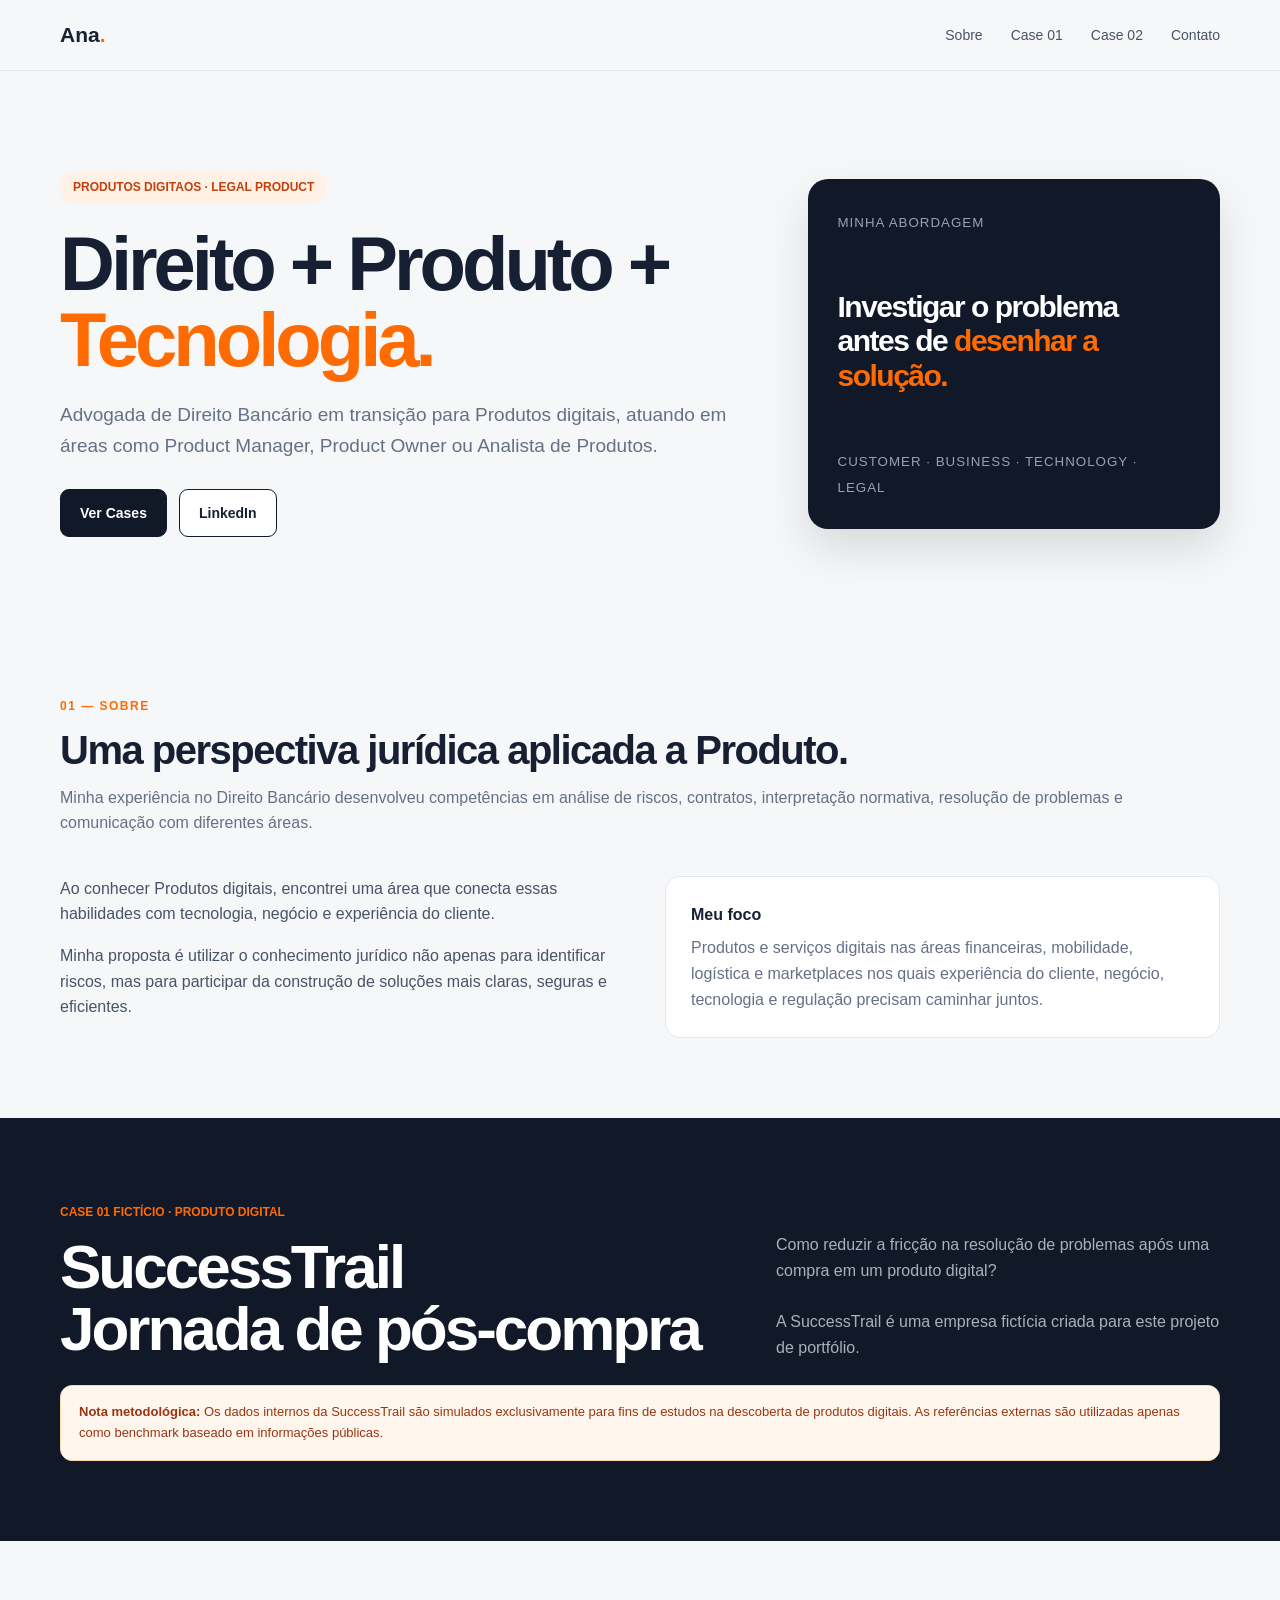
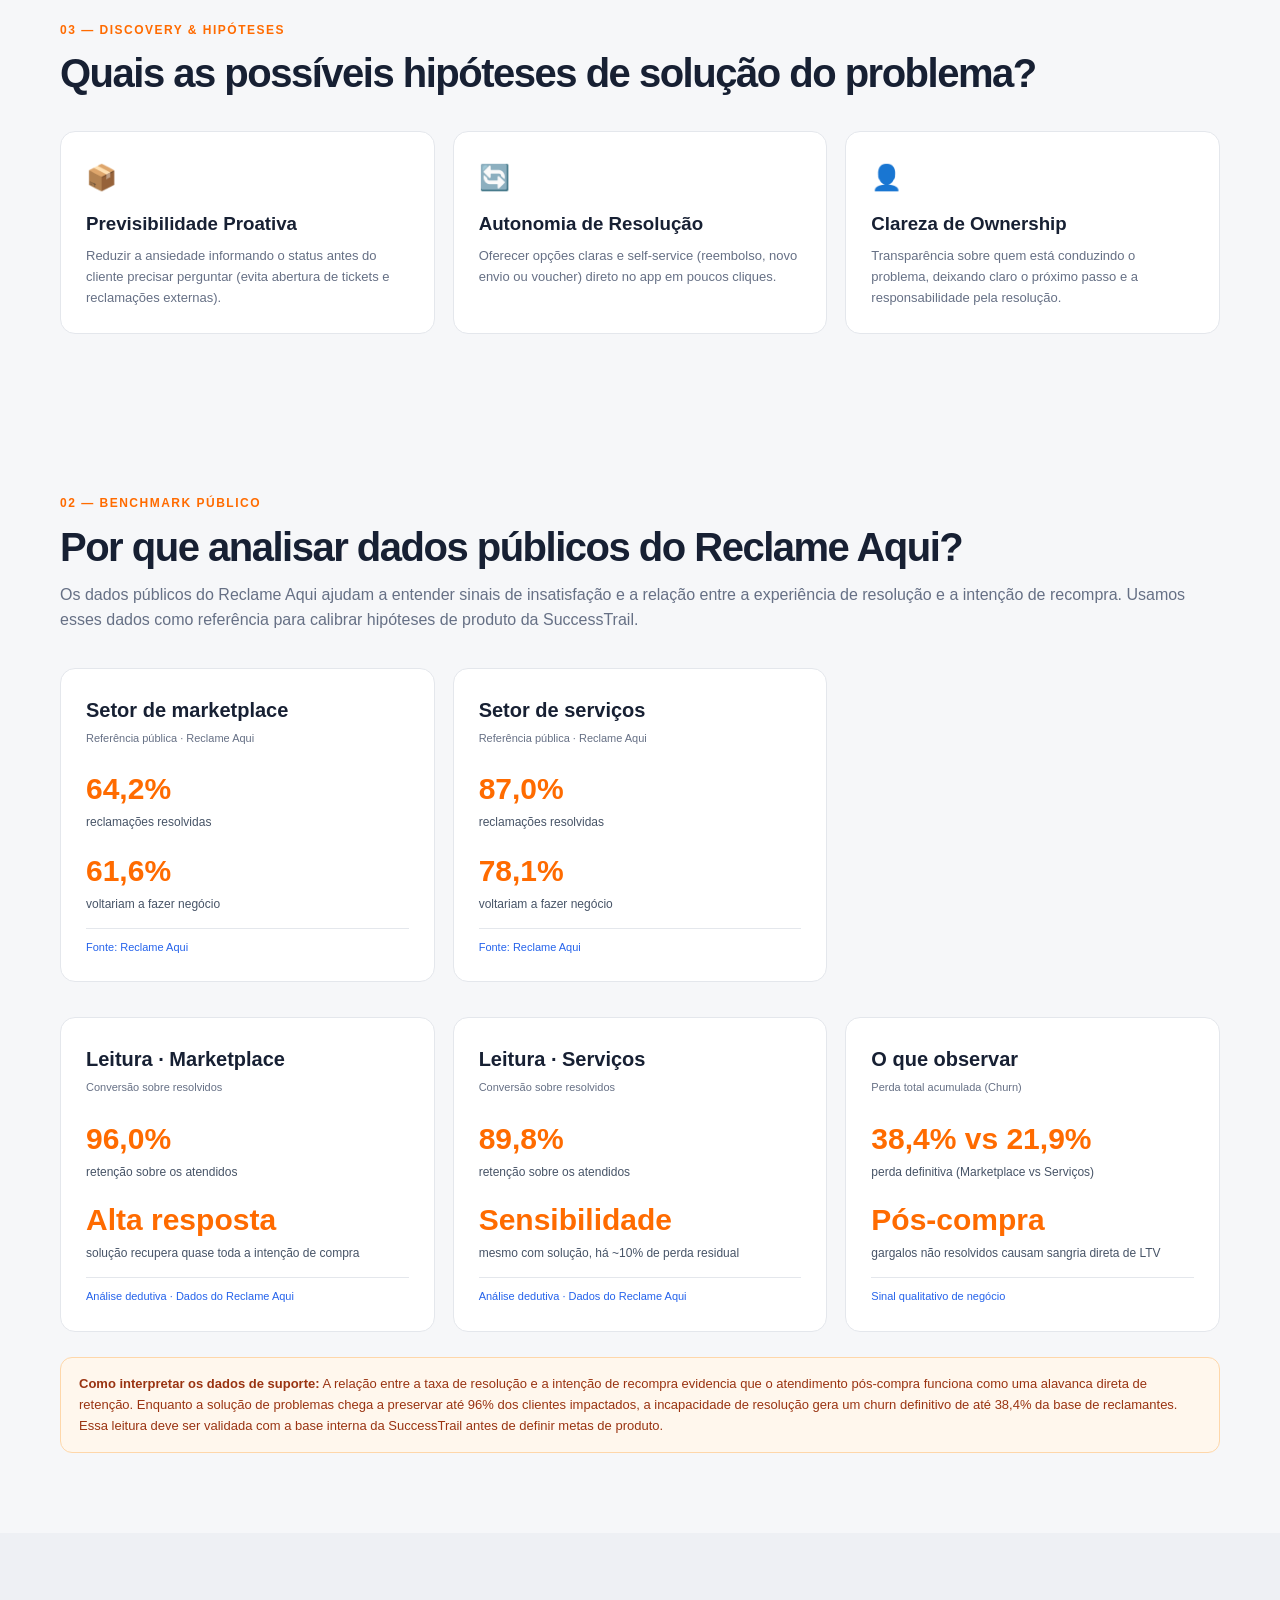
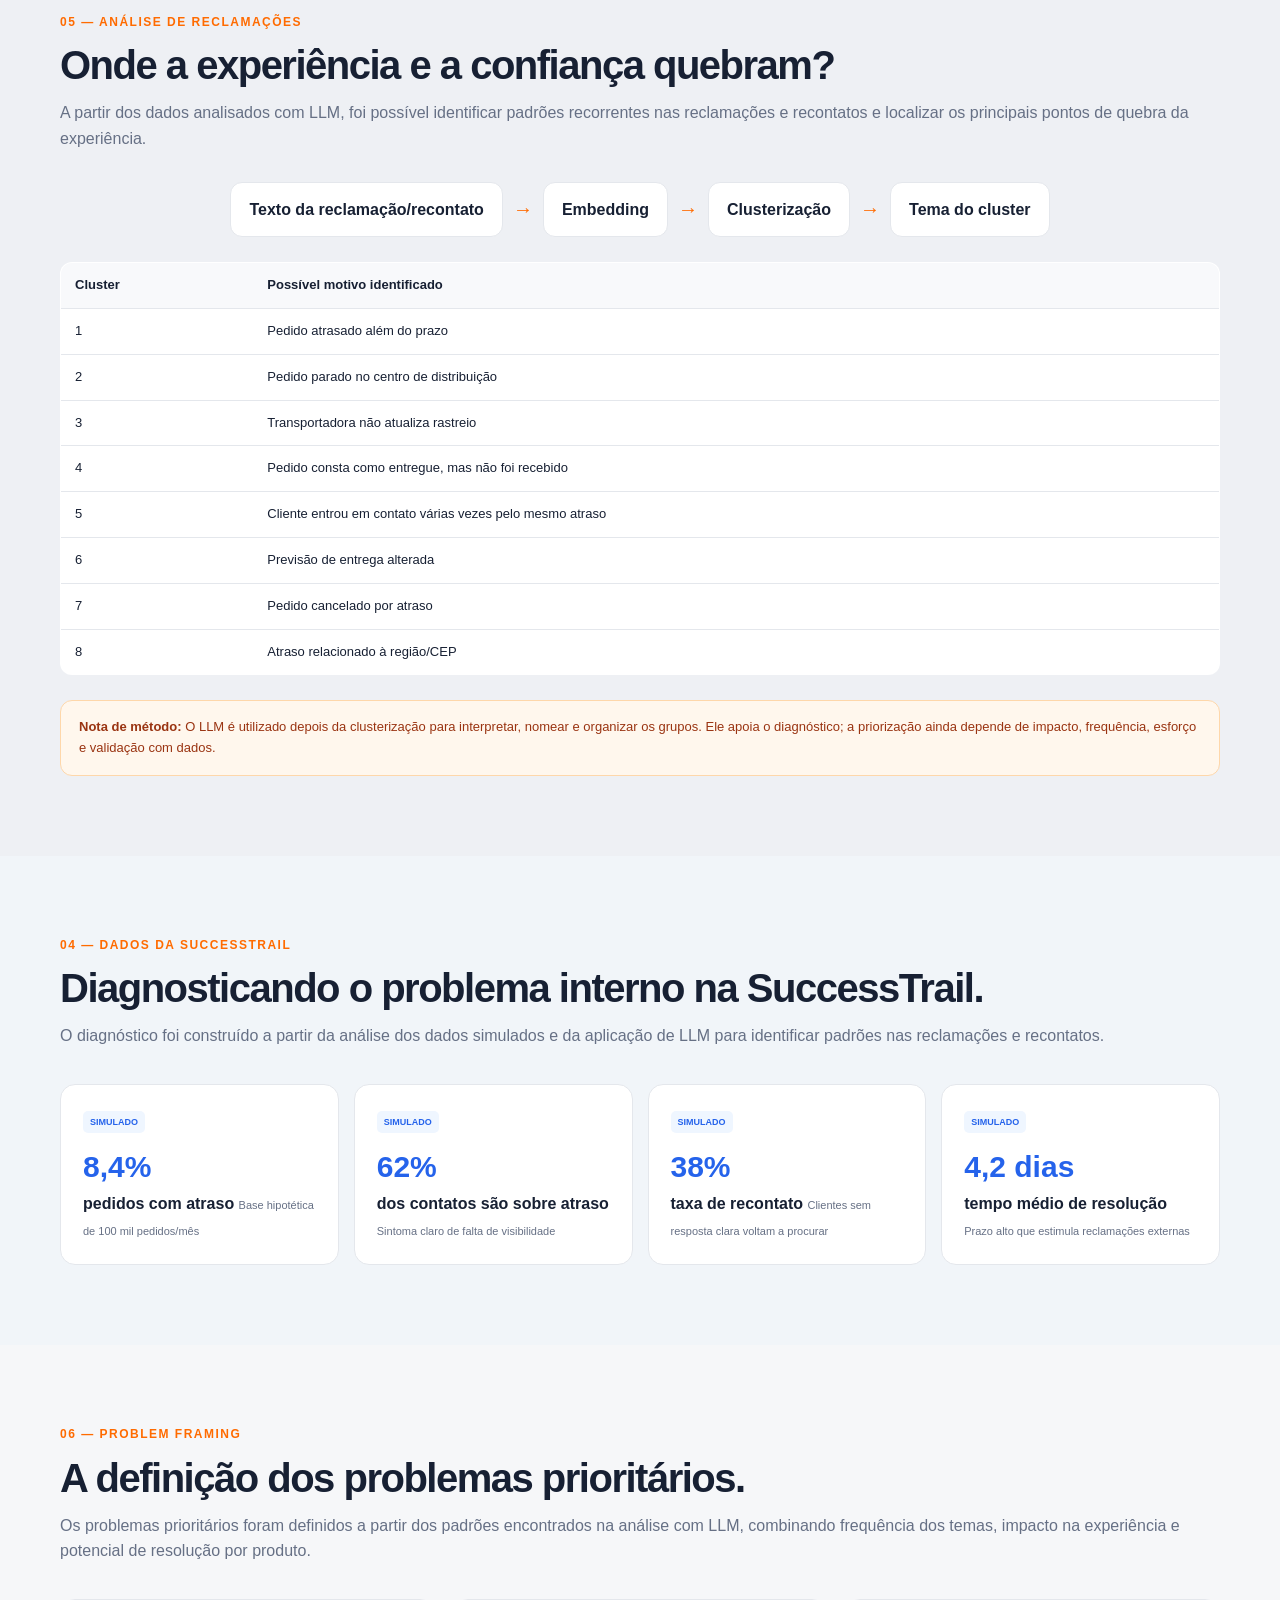
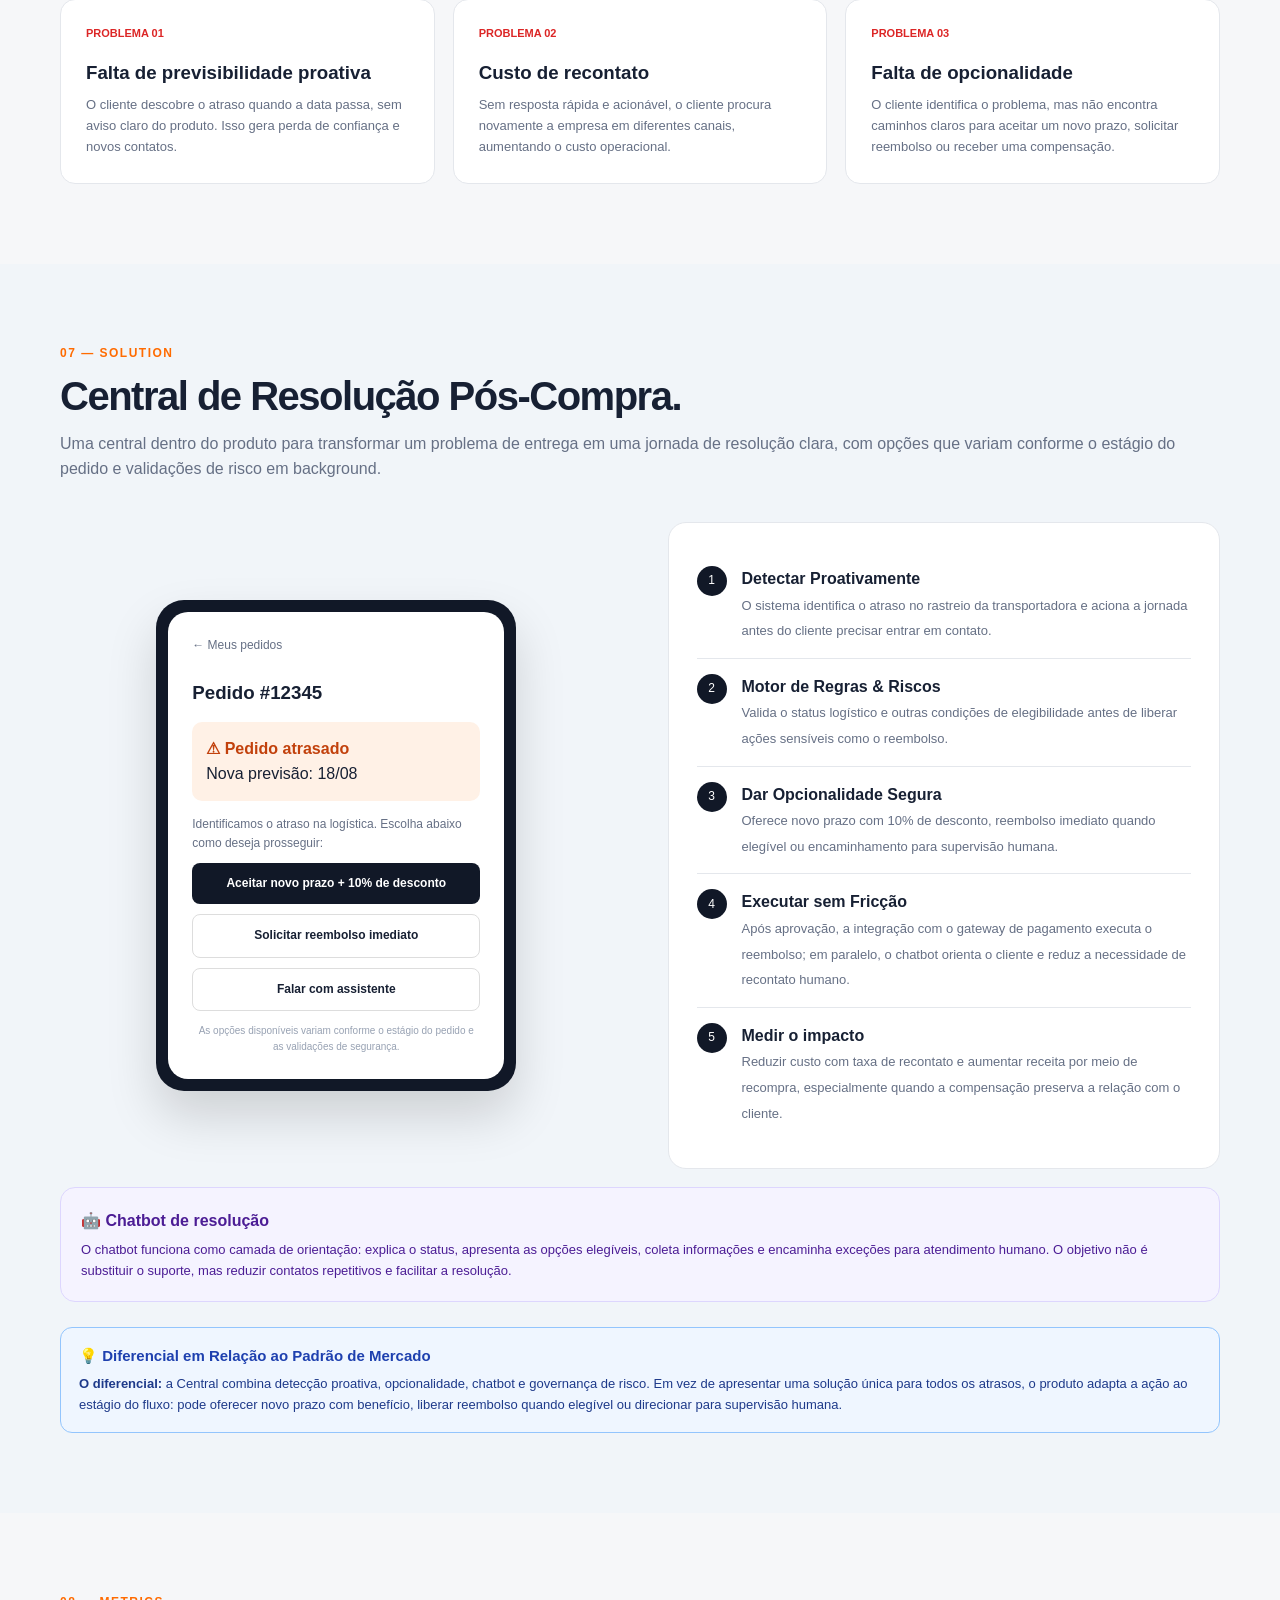
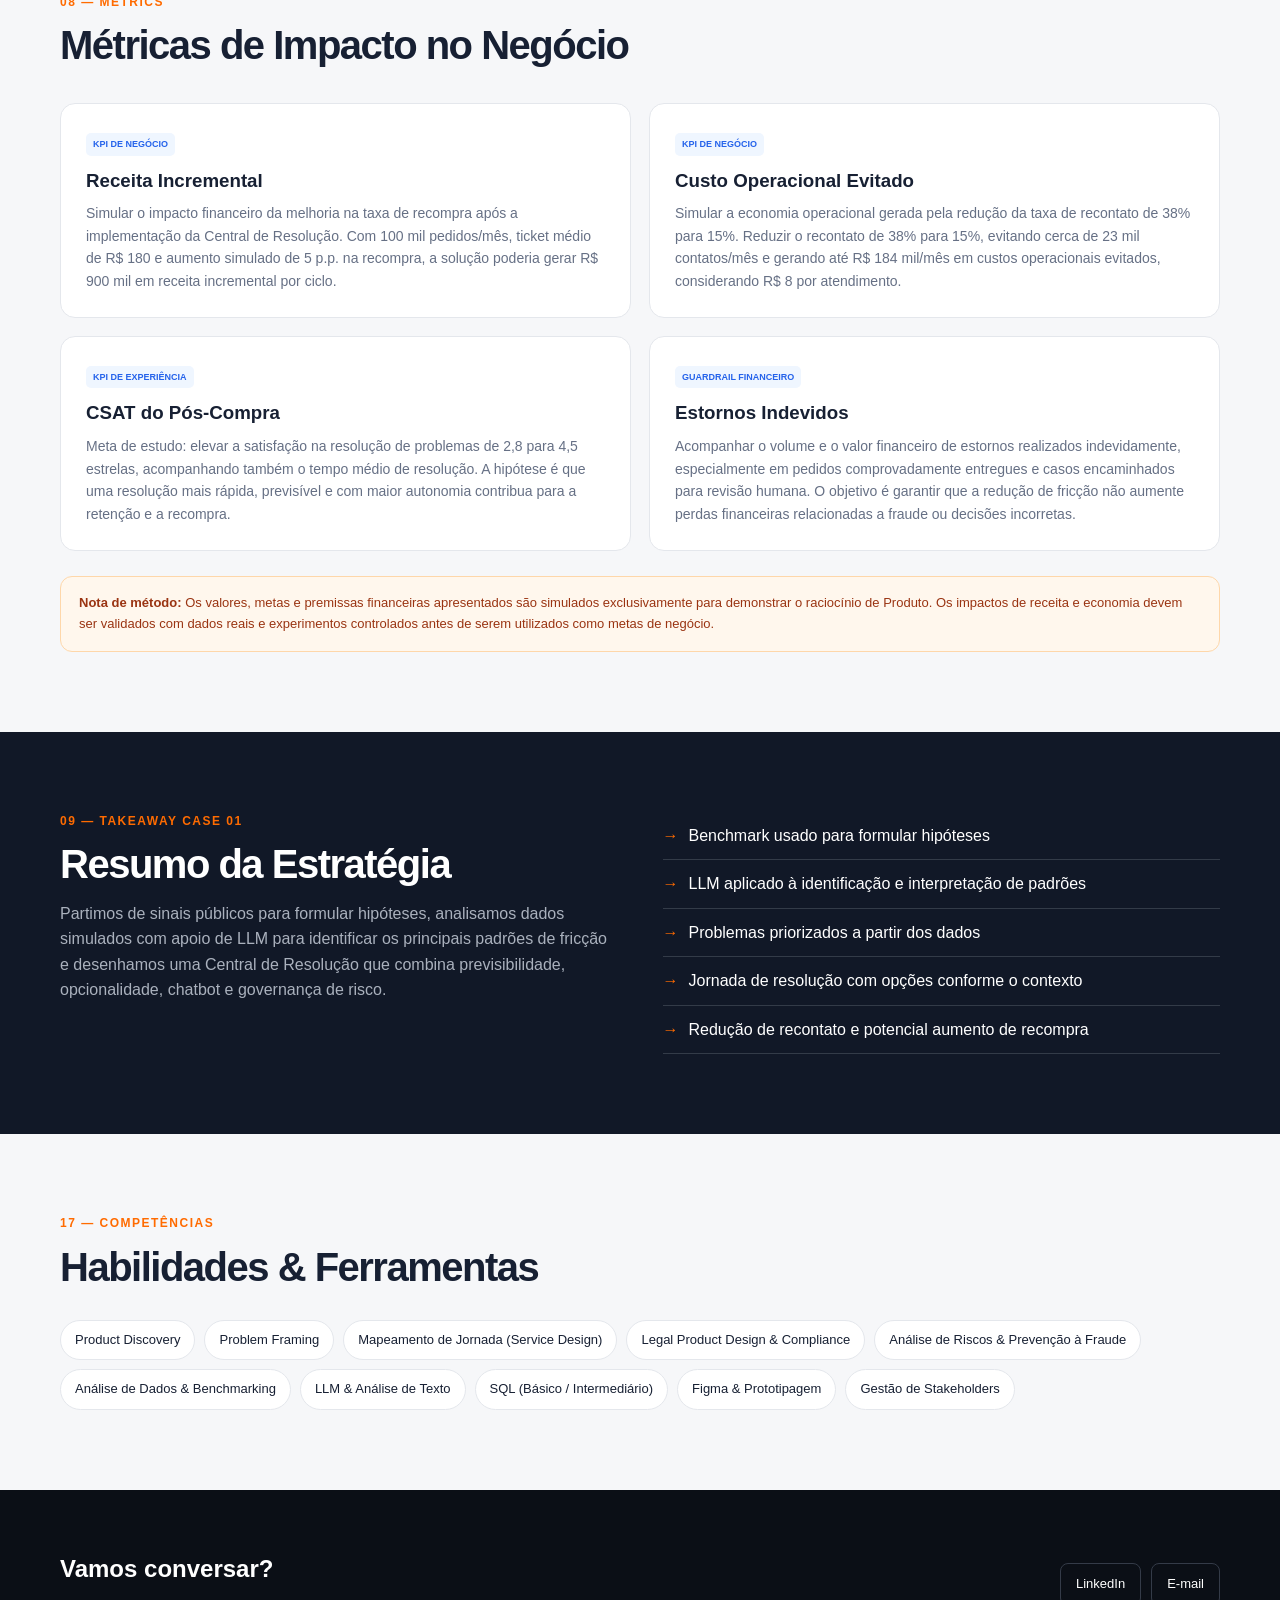
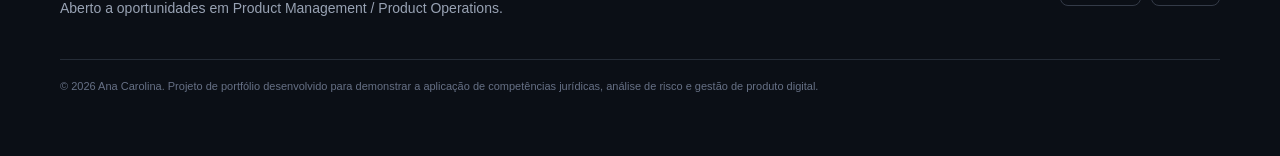
==== index.html @ bfdb7b7f "Update index.html" ====
<!DOCTYPE html>
<html lang="pt-BR">
<head>
<meta charset="UTF-8">
<meta name="viewport" content="width=device-width, initial-scale=1.0">
<title>Ana Carolina | Product Management</title>

<style>
:root{
    --bg:#f6f7f9;
    --white:#fff;
    --text:#172033;
    --muted:#667085;
    --line:#e4e7ec;
    --orange:#ff6b00;
    --orange-light:#fff1e6;
    --blue:#2563eb;
    --blue-light:#eff6ff;
    --green:#16a34a;
    --red:#dc2626;
    --purple:#7c3aed;
    --purple-light:#f5f3ff;
    --dark:#111827;
}
*{margin:0;padding:0;box-sizing:border-box;scroll-behavior:smooth}
body{font-family:Inter,Arial,Helvetica,sans-serif;background:var(--bg);color:var(--text);line-height:1.6}
a{text-decoration:none;color:inherit}.container{width:min(1160px,92%);margin:auto}
header{position:sticky;top:0;z-index:100;background:rgba(246,247,249,.94);backdrop-filter:blur(12px);border-bottom:1px solid var(--line)}
nav{height:70px;display:flex;justify-content:space-between;align-items:center}
.logo{font-size:21px;font-weight:800}.logo span{color:var(--orange)}
.nav-links{display:flex;gap:28px;list-style:none;font-size:14px;color:#475467}
.nav-links a:hover{color:var(--orange)}
section{padding:80px 0}.section-label{color:var(--orange);font-size:12px;font-weight:800;text-transform:uppercase;letter-spacing:1.5px;margin-bottom:10px}
h2{font-size:40px;line-height:1.15;letter-spacing:-1.5px}.section-description{color:var(--muted);width:100%;max-width:100%;margin-top:12px}
.card{background:var(--white);border:1px solid var(--line);border-radius:15px;padding:25px}.mt40{margin-top:40px}
.hero{padding:100px 0 80px}.hero-grid{display:grid;grid-template-columns:1.25fr .75fr;gap:60px;align-items:center}
.badge{display:inline-flex;background:var(--orange-light);color:#c2410c;border-radius:30px;padding:7px 13px;font-size:12px;font-weight:800;margin-bottom:22px}
h1{font-size:clamp(45px,6vw,76px);line-height:1;letter-spacing:-4px;margin-bottom:22px}h1 span{color:var(--orange)}
.hero-description{color:var(--muted);font-size:19px;width:100%;max-width:100%;margin-bottom:28px}
.buttons{display:flex;gap:12px;flex-wrap:wrap}.button{padding:12px 19px;border-radius:9px;border:1px solid var(--dark);font-size:14px;font-weight:700}
.button.primary{background:var(--dark);color:white}.button.secondary{background:white}
.hero-panel{background:var(--dark);color:white;padding:30px;border-radius:20px;box-shadow:0 20px 45px rgba(0,0,0,.12)}
.hero-panel small{color:#98a2b3;text-transform:uppercase;letter-spacing:1px}.hero-panel h2{font-size:30px;line-height:1.15;margin:55px 0}.hero-panel span{color:var(--orange)}
.about-grid{display:grid;grid-template-columns:1fr 1fr;gap:50px}.about-text p{color:#475467;margin-bottom:16px;width:100%;max-width:100%}.about-card p{color:var(--muted);margin-top:8px;width:100%;max-width:100%}
.case-intro{background:var(--dark);color:white}.case-top{display:grid;grid-template-columns:1.2fr .8fr;gap:50px;align-items:end}
.case-title{font-size:clamp(40px,5vw,62px);line-height:1;letter-spacing:-3px}.case-subtitle{color:#aab1bd;width:100%;max-width:100%}
.study-tag{display:inline-block;color:var(--orange);font-size:12px;font-weight:800;text-transform:uppercase;margin-bottom:14px}
.notice{margin-top:25px;background:#fff7ed;border:1px solid #fed7aa;color:#9a3412;padding:16px 18px;border-radius:12px;font-size:13px;width:100%;max-width:100%}
.benchmark,.pattern-grid,.problem-grid{display:grid;grid-template-columns:repeat(3,1fr);gap:18px;margin-top:35px}
.company{font-size:20px;font-weight:800;margin-bottom:4px}.company-note{color:var(--muted);font-size:11px;margin-bottom:18px}
.benchmark-number{font-size:30px;font-weight:800;color:var(--orange)}.benchmark-label{font-size:12px;color:#475467;margin-bottom:14px}
.benchmark-source{font-size:11px;color:var(--blue);padding-top:10px;border-top:1px solid var(--line)}
.pattern-icon{font-size:25px;margin-bottom:12px}.pattern h3{margin-bottom:7px}.pattern p,.problem-card p{color:var(--muted);font-size:13px;width:100%;max-width:100%}
.simulated{background:#f1f5f9}.simulated-grid{display:grid;grid-template-columns:repeat(4,1fr);gap:15px;margin-top:35px}
.sim-card{background:white;border:1px solid var(--line);border-radius:15px;padding:22px}.sim-card .number{font-size:30px;font-weight:800;color:var(--blue)}
.sim-card small{color:var(--muted);font-size:11px}.sim-badge,.proposed{display:inline-block;background:var(--blue-light);color:var(--blue);padding:4px 7px;border-radius:5px;font-size:9px;font-weight:800;margin-bottom:10px}
.board-section{background:#eef0f4}.board{background:#dfe3e8;padding:20px;border-radius:18px;overflow-x:auto;margin-top:35px}
.board-header{display:flex;justify-content:space-between;align-items:center;margin-bottom:18px;min-width:1050px}.board-title{font-weight:800}.board-meta{font-size:12px;color:#667085}
.swimlanes{min-width:1050px;display:grid;gap:10px}.lane{display:grid;grid-template-columns:150px repeat(4,1fr);gap:10px}
.lane-name,.board-cell{background:#f8f9fb;border-radius:10px}.lane-name{padding:14px;font-size:13px;font-weight:800}.board-cell{min-height:125px;padding:11px}
.column-title{font-size:11px;text-transform:uppercase;color:#667085;font-weight:800}
.sticky{background:white;border:1px solid #d9dde3;border-left:4px solid var(--orange);border-radius:8px;padding:11px;font-size:12px;box-shadow:0 2px 5px rgba(0,0,0,.04)}
.sticky.blue{border-left-color:var(--blue)}.sticky.green{border-left-color:var(--green)}.sticky.red{border-left-color:var(--red)}.sticky.purple{border-left-color:var(--purple)}
.sticky strong{display:block;font-size:12px;margin-bottom:4px}
.problem-card .number{color:var(--red);font-size:11px;font-weight:800;margin-bottom:16px}.problem-card h3{margin-bottom:7px}
.legal-section{background:white}.legal-grid{display:grid;grid-template-columns:repeat(4,1fr);gap:18px;margin-top:35px}
.legal-card{background:#fafafa}.legal-card .tag{display:inline-block;background:var(--purple-light);color:var(--purple);padding:5px 8px;border-radius:5px;font-size:10px;font-weight:800;margin-bottom:13px}
.legal-card h3{font-size:17px;margin-bottom:7px}.legal-card p{color:var(--muted);font-size:13px;width:100%;max-width:100%}
.solution{background:#f1f5f9}.solution-grid{display:grid;grid-template-columns:1fr 1fr;gap:55px;align-items:center;margin-top:40px}
.solution-box{background:white;border-radius:18px;padding:28px;border:1px solid var(--line)}
.solution-step{display:flex;gap:15px;padding:15px 0;border-bottom:1px solid var(--line)}.solution-step:last-child{border-bottom:none}
.step-number{width:30px;height:30px;background:var(--dark);color:white;border-radius:50%;display:flex;align-items:center;justify-content:center;font-size:12px;flex-shrink:0}
.solution-step strong{display:block}.solution-step span{color:var(--muted);font-size:13px}
.product-screen{background:var(--dark);border-radius:28px;padding:12px;width:100%;max-width:360px;margin:auto;box-shadow:0 25px 50px rgba(0,0,0,.15)}
.screen{background:white;border-radius:20px;padding:24px}.screen-top{font-size:12px;color:#667085;margin-bottom:22px}
.order-status{background:var(--orange-light);padding:14px;border-radius:10px;margin:14px 0}.order-status strong{display:block;color:#c2410c}
.screen-text{font-size:12px;color:#667085}.action{display:block;background:var(--dark);color:white;text-align:center;padding:11px;border-radius:8px;font-size:12px;font-weight:700;margin-top:10px}
.action.secondary{background:white;color:var(--text);border:1px solid #ddd}
.metrics-grid{display:grid;grid-template-columns:1fr 1fr;gap:18px;margin-top:35px}.metric-card h3{margin-bottom:7px}.metric-card p{color:var(--muted);font-size:14px;width:100%;max-width:100%}
.takeaway{background:var(--dark);color:white}.takeaway-grid{display:grid;grid-template-columns:1fr 1fr;gap:45px}.takeaway p{color:#aab1bd;margin-top:14px;width:100%;max-width:100%}
.takeaway-list{list-style:none}.takeaway-list li{padding:11px 0;border-bottom:1px solid #333b48}.takeaway-list li::before{content:"→";color:var(--orange);margin-right:10px}
.skills{display:flex;flex-wrap:wrap;gap:9px;margin-top:30px}.skill{background:white;border:1px solid var(--line);padding:9px 14px;border-radius:25px;font-size:13px}
footer{background:#0b0f16;color:white;padding:60px 0}.footer-grid{display:flex;justify-content:space-between;align-items:center;gap:30px}
.footer-links{display:flex;gap:10px}.footer-links a{border:1px solid #343b48;padding:10px 15px;border-radius:8px;font-size:13px}.footer-links a:hover{border-color:var(--orange);color:var(--orange)}
.disclaimer{border-top:1px solid #252c37;margin-top:40px;padding-top:18px;color:#667085;font-size:11px;width:100%;max-width:100%}
.cluster-flow{display:flex;align-items:center;justify-content:center;gap:10px;flex-wrap:wrap;margin-top:30px;font-weight:800}
.flow-step{background:white;border:1px solid var(--line);border-radius:12px;padding:14px 18px}.flow-arrow{color:var(--orange);font-size:20px}
.cluster-table{width:100%;border-collapse:collapse;margin-top:25px;background:white;border:1px solid var(--line);border-radius:12px;overflow:hidden}
.cluster-table th,.cluster-table td{padding:12px 14px;text-align:left;border-bottom:1px solid var(--line);font-size:13px}
.cluster-table th{background:#f8f9fb}.cluster-table tr:last-child td{border-bottom:none}
.chatbot-box{background:var(--purple-light);border:1px solid #ddd6fe;color:#4c1d95;border-radius:15px;padding:20px;margin-top:18px}
@media(max-width:850px){
.nav-links{display:none}.hero-grid,.case-top,.about-grid,.solution-grid,.takeaway-grid{grid-template-columns:1fr}
.benchmark,.pattern-grid,.problem-grid,.legal-grid{grid-template-columns:1fr 1fr}.simulated-grid{grid-template-columns:1fr 1fr}
.footer-grid{flex-direction:column;align-items:flex-start}
}
@media(max-width:550px){
section{padding:65px 0}h2{font-size:32px}h1{letter-spacing:-2px;font-size:48px}.hero{padding:70px 0}
.benchmark,.pattern-grid,.problem-grid,.simulated-grid,.legal-grid,.metrics-grid{grid-template-columns:1fr}.hero-panel h2{margin:40px 0}
}
</style>
</head>
<body>

<header><div class="container"><nav>
<a href="#" class="logo">Ana<span>.</span></a>
<ul class="nav-links"><li><a href="#sobre">Sobre</a></li><li><a href="#case1">Case 01</a></li><li><a href="#case2">Case 02</a></li><li><a href="#contato">Contato</a></li></ul>
</nav></div></header>

<section class="hero"><div class="container hero-grid"><div>
<div class="badge">PRODUTOS DIGITAOS · LEGAL PRODUCT</div>
<h1>Direito + Produto + <span>Tecnologia.</span></h1>
<p class="hero-description">Advogada de Direito Bancário em transição para Produtos digitais, atuando em áreas como Product Manager, Product Owner ou Analista de Produtos.</p>
<div class="buttons"><a href="#case1" class="button primary">Ver Cases</a><a href="https://www.linkedin.com/in/ana-carolina-vieira-2a7933201/" target="_blank" class="button secondary">LinkedIn</a></div>
</div><div class="hero-panel"><small>Minha abordagem</small><h2>Investigar o problema antes de <span>desenhar a solução.</span></h2><small>Customer · Business · Technology · Legal</small></div>
</div></section>

<section id="sobre"><div class="container">
<div class="section-label">01 — Sobre</div><h2>Uma perspectiva jurídica aplicada a Produto.</h2>
<p class="section-description">Minha experiência no Direito Bancário desenvolveu competências em análise de riscos, contratos, interpretação normativa, resolução de problemas e comunicação com diferentes áreas.</p>
<div class="about-grid mt40"><div class="about-text">
<p>Ao conhecer Produtos digitais, encontrei uma área que conecta essas habilidades com tecnologia, negócio e experiência do cliente.</p>
<p>Minha proposta é utilizar o conhecimento jurídico não apenas para identificar riscos, mas para participar da construção de soluções mais claras, seguras e eficientes.</p>
</div><div class="card about-card"><strong>Meu foco</strong><p>Produtos e serviços digitais nas áreas financeiras, mobilidade, logística e marketplaces nos quais experiência do cliente, negócio, tecnologia e regulação precisam caminhar juntos.</p></div></div>
</div></section>

<section id="case1" class="case-intro"><div class="container"><div class="case-top"><div>
<div class="study-tag">CASE 01 FICTÍCIO · PRODUTO DIGITAL</div><h2 class="case-title">SuccessTrail<br>Jornada de pós-compra</h2>
</div><p class="case-subtitle">Como reduzir a fricção na resolução de problemas após uma compra em um produto digital?<br><br>A SuccessTrail é uma empresa fictícia criada para este projeto de portfólio.</p>
</div>
<div class="notice"><strong>Nota metodológica:</strong> Os dados internos da SuccessTrail são simulados exclusivamente para fins de estudos na descoberta de produtos digitais. As referências externas são utilizadas apenas como benchmark baseado em informações públicas.</div>
</div></section>

<section><div class="container">
<div class="section-label">03 — Discovery & Hipóteses</div><h2>Quais as possíveis hipóteses de solução do problema?</h2>
<div class="pattern-grid">
<div class="card pattern"><div class="pattern-icon">📦</div><h3>Previsibilidade Proativa</h3><p>Reduzir a ansiedade informando o status antes do cliente precisar perguntar (evita abertura de tickets e reclamações externas).</p></div>
<div class="card pattern"><div class="pattern-icon">🔄</div><h3>Autonomia de Resolução</h3><p>Oferecer opções claras e self-service (reembolso, novo envio ou voucher) direto no app em poucos cliques.</p></div>
<div class="card pattern"><div class="pattern-icon">👤</div><h3>Clareza de Ownership</h3><p>Transparência sobre quem está conduzindo o problema, deixando claro o próximo passo e a responsabilidade pela resolução.</p></div>
</div></div></section>
<section id="benchmark">
  <div class="container">
    <div class="section-label">02 — Benchmark público</div>
    <h2>Por que analisar dados públicos do Reclame Aqui?</h2>
    <p class="section-description">
      Os dados públicos do Reclame Aqui ajudam a entender sinais de insatisfação e a relação entre a experiência de resolução e a intenção de recompra. Usamos esses dados como referência para calibrar hipóteses de produto da SuccessTrail.
    </p>
    <!-- Linha Superior: 2 cards (Centralizados via CSS) -->
    <div class="benchmark benchmark-top">
  <div class="card benchmark-card">
    <div class="company">Setor de marketplace</div>
    <div class="company-note">Referência pública · Reclame Aqui</div>
    <div class="benchmark-number">64,2%</div>
    <div class="benchmark-label">reclamações resolvidas</div>
    <div class="benchmark-number">61,6%</div>
    <div class="benchmark-label">voltariam a fazer negócio</div>
    <div class="benchmark-source">Fonte: Reclame Aqui</div>
  </div>
  <div class="card benchmark-card">
    <div class="company">Setor de serviços</div>
    <div class="company-note">Referência pública · Reclame Aqui</div>
    <div class="benchmark-number">87,0%</div>
    <div class="benchmark-label">reclamações resolvidas</div>
    <div class="benchmark-number">78,1%</div>
    <div class="benchmark-label">voltariam a fazer negócio</div>
    <div class="benchmark-source">Fonte: Reclame Aqui</div>
  </div>
</div>
<!-- Linha Inferior: 3 cards alinhados em grid -->
<div class="benchmark benchmark-bottom">
  <div class="card benchmark-card">
    <div class="company">Leitura · Marketplace</div>
    <div class="company-note">Conversão sobre resolvidos</div>
    <div class="benchmark-number">96,0%</div>
    <div class="benchmark-label">retenção sobre os atendidos</div>
    <div class="benchmark-number">Alta resposta</div>
    <div class="benchmark-label">solução recupera quase toda a intenção de compra</div>
    <div class="benchmark-source">Análise dedutiva · Dados do Reclame Aqui</div>
  </div>
  <div class="card benchmark-card">
    <div class="company">Leitura · Serviços</div>
    <div class="company-note">Conversão sobre resolvidos</div>
    <div class="benchmark-number">89,8%</div>
    <div class="benchmark-label">retenção sobre os atendidos</div>
    <div class="benchmark-number">Sensibilidade</div>
    <div class="benchmark-label">mesmo com solução, há ~10% de perda residual</div>
    <div class="benchmark-source">Análise dedutiva · Dados do Reclame Aqui</div>
  </div>
  <div class="card benchmark-card">
    <div class="company">O que observar</div>
    <div class="company-note">Perda total acumulada (Churn)</div>
    <div class="benchmark-number">38,4% vs 21,9%</div>
    <div class="benchmark-label">perda definitiva (Marketplace vs Serviços)</div>
    <div class="benchmark-number">Pós-compra</div>
    <div class="benchmark-label">gargalos não resolvidos causam sangria direta de LTV</div>
    <div class="benchmark-source">Sinal qualitativo de negócio</div>
  </div>
</div>
    <!-- Nota em largura total no rodapé -->
   <div class="notice">
  <strong>Como interpretar os dados de suporte:</strong> A relação entre a taxa de resolução e a intenção de recompra evidencia que o atendimento pós-compra funciona como uma alavanca direta de retenção. Enquanto a solução de problemas chega a preservar até 96% dos clientes impactados, a incapacidade de resolução gera um churn definitivo de até 38,4% da base de reclamantes. Essa leitura deve ser validada com a base interna da SuccessTrail antes de definir metas de produto.
</div>
</div>
</section>

<section class="board-section"><div class="container">
<div class="section-label">05 — Análise de reclamações</div><h2>Onde a experiência e a confiança quebram?</h2>
<p class="section-description">A partir dos dados analisados com LLM, foi possível identificar padrões recorrentes nas reclamações e recontatos e localizar os principais pontos de quebra da experiência.</p>
<div class="cluster-flow"><div class="flow-step">Texto da reclamação/recontato</div><div class="flow-arrow">→</div><div class="flow-step">Embedding</div><div class="flow-arrow">→</div><div class="flow-step">Clusterização</div><div class="flow-arrow">→</div><div class="flow-step">Tema do cluster</div></div>
<table class="cluster-table"><thead><tr><th>Cluster</th><th>Possível motivo identificado</th></tr></thead><tbody>
<tr><td>1</td><td>Pedido atrasado além do prazo</td></tr><tr><td>2</td><td>Pedido parado no centro de distribuição</td></tr><tr><td>3</td><td>Transportadora não atualiza rastreio</td></tr><tr><td>4</td><td>Pedido consta como entregue, mas não foi recebido</td></tr><tr><td>5</td><td>Cliente entrou em contato várias vezes pelo mesmo atraso</td></tr><tr><td>6</td><td>Previsão de entrega alterada</td></tr><tr><td>7</td><td>Pedido cancelado por atraso</td></tr><tr><td>8</td><td>Atraso relacionado à região/CEP</td></tr>
</tbody></table>
<div class="notice"><strong>Nota de método:</strong> O LLM é utilizado depois da clusterização para interpretar, nomear e organizar os grupos. Ele apoia o diagnóstico; a priorização ainda depende de impacto, frequência, esforço e validação com dados.</div>
</div></section>

<section class="simulated"><div class="container">
<div class="section-label">04 — Dados da SuccessTrail</div><h2>Diagnosticando o problema interno na SuccessTrail.</h2>
<p class="section-description">O diagnóstico foi construído a partir da análise dos dados simulados e da aplicação de LLM para identificar padrões nas reclamações e recontatos.</p>
<div class="simulated-grid">

<div class="sim-card">
<span class="sim-badge">SIMULADO</span>
<div class="number">8,4%</div>
<strong>pedidos com atraso</strong>
<small>Base hipotética de 100 mil pedidos/mês</small>
</div>

<div class="sim-card">
<span class="sim-badge">SIMULADO</span>
<div class="number">62%</div>
<strong>dos contatos são sobre atraso</strong>
<small>Sintoma claro de falta de visibilidade</small>
</div>

<div class="sim-card">
<span class="sim-badge">SIMULADO</span>
<div class="number">38%</div>
<strong>taxa de recontato</strong>
<small>Clientes sem resposta clara voltam a procurar</small>
</div>

<div class="sim-card">
<span class="sim-badge">SIMULADO</span>
<div class="number">4,2 dias</div>
<strong>tempo médio de resolução</strong>
<small>Prazo alto que estimula reclamações externas</small>
</div>

</div>
</div>
</section>
    
<section><div class="container">
<div class="section-label">06 — Problem Framing</div><h2>A definição dos problemas prioritários.</h2>
<p class="section-description">Os problemas prioritários foram definidos a partir dos padrões encontrados na análise com LLM, combinando frequência dos temas, impacto na experiência e potencial de resolução por produto.</p>
<div class="problem-grid">
<div class="card problem-card"><div class="number">PROBLEMA 01</div><h3>Falta de previsibilidade proativa</h3><p>O cliente descobre o atraso quando a data passa, sem aviso claro do produto. Isso gera perda de confiança e novos contatos.</p></div>
<div class="card problem-card"><div class="number">PROBLEMA 02</div><h3>Custo de recontato</h3><p>Sem resposta rápida e acionável, o cliente procura novamente a empresa em diferentes canais, aumentando o custo operacional.</p></div>
<div class="card problem-card"><div class="number">PROBLEMA 03</div><h3>Falta de opcionalidade</h3><p>O cliente identifica o problema, mas não encontra caminhos claros para aceitar um novo prazo, solicitar reembolso ou receber uma compensação.</p></div>
</div></div></section>

<section class="solution"><div class="container">
<div class="section-label">07 — Solution</div><h2>Central de Resolução Pós-Compra.</h2>
<p class="section-description">Uma central dentro do produto para transformar um problema de entrega em uma jornada de resolução clara, com opções que variam conforme o estágio do pedido e validações de risco em background.</p>
<div class="solution-grid">
<div class="product-screen"><div class="screen">
<div class="screen-top">← Meus pedidos</div><h3>Pedido #12345</h3>
<div class="order-status"><strong>⚠ Pedido atrasado</strong>Nova previsão: 18/08</div>
<p class="screen-text">Identificamos o atraso na logística. Escolha abaixo como deseja prosseguir:</p>
<a class="action">Aceitar novo prazo + 10% de desconto</a><a class="action secondary">Solicitar reembolso imediato</a><a class="action secondary">Falar com assistente</a>
<p class="screen-text" style="font-size:10px;margin-top:12px;color:#98a2b3;text-align:center">As opções disponíveis variam conforme o estágio do pedido e as validações de segurança.</p>
</div></div>
<div class="solution-box">
<div class="solution-step"><div class="step-number">1</div><div><strong>Detectar Proativamente</strong><span>O sistema identifica o atraso no rastreio da transportadora e aciona a jornada antes do cliente precisar entrar em contato.</span></div></div>
<div class="solution-step"><div class="step-number">2</div><div><strong>Motor de Regras & Riscos</strong><span>Valida o status logístico e outras condições de elegibilidade antes de liberar ações sensíveis como o reembolso.</span></div></div>
<div class="solution-step"><div class="step-number">3</div><div><strong>Dar Opcionalidade Segura</strong><span>Oferece novo prazo com 10% de desconto, reembolso imediato quando elegível ou encaminhamento para supervisão humana.</span></div></div>
<div class="solution-step"><div class="step-number">4</div><div><strong>Executar sem Fricção</strong><span>Após aprovação, a integração com o gateway de pagamento executa o reembolso; em paralelo, o chatbot orienta o cliente e reduz a necessidade de recontato humano.</span></div></div>
<div class="solution-step"><div class="step-number">5</div><div><strong>Medir o impacto</strong><span>Reduzir custo com taxa de recontato e aumentar receita por meio de recompra, especialmente quando a compensação preserva a relação com o cliente.</span></div></div>
</div></div>
<div class="chatbot-box"><strong>🤖 Chatbot de resolução</strong><p style="margin-top:6px;font-size:13px">O chatbot funciona como camada de orientação: explica o status, apresenta as opções elegíveis, coleta informações e encaminha exceções para atendimento humano. O objetivo não é substituir o suporte, mas reduzir contatos repetitivos e facilitar a resolução.</p></div>
<div class="notice" style="background:var(--blue-light);border-color:#93c5fd;color:#1e40af;margin-top:25px">
<strong style="font-size:15px;display:block;margin-bottom:6px">💡 Diferencial em Relação ao Padrão de Mercado</strong>
<p style="margin:0;font-size:13px;color:#1e3a8a"><strong>O diferencial:</strong> a Central combina detecção proativa, opcionalidade, chatbot e governança de risco. Em vez de apresentar uma solução única para todos os atrasos, o produto adapta a ação ao estágio do fluxo: pode oferecer novo prazo com benefício, liberar reembolso quando elegível ou direcionar para supervisão humana.</p>
</div>
</div></section>

<section><div class="container">
<div class="section-label">08 — Metrics</div>
<h2>Métricas de Impacto no Negócio</h2>
<div class="metrics-grid">
<div class="card metric-card">
<span class="proposed">KPI DE NEGÓCIO</span>
<h3>Receita Incremental</h3>
<p>
Simular o impacto financeiro da melhoria na taxa de recompra após a implementação da Central de Resolução.
Com 100 mil pedidos/mês, ticket médio de R$ 180 e aumento simulado de 5 p.p. na recompra, a solução poderia gerar R$ 900 mil em receita incremental por ciclo.
</p>
</div>
<div class="card metric-card">
<span class="proposed">KPI DE NEGÓCIO</span>
<h3>Custo Operacional Evitado</h3>
<p>
Simular a economia operacional gerada pela redução da taxa de recontato de 38% para 15%.
Reduzir o recontato de 38% para 15%, evitando cerca de 23 mil contatos/mês e gerando até R$ 184 mil/mês em custos operacionais evitados, considerando R$ 8 por atendimento.
</p>
</div>
<div class="card metric-card">
<span class="proposed">KPI DE EXPERIÊNCIA</span>
<h3>CSAT do Pós-Compra</h3>
<p>
Meta de estudo: elevar a satisfação na resolução de problemas de 2,8 para 4,5 estrelas, acompanhando também o tempo médio de resolução.
A hipótese é que uma resolução mais rápida, previsível e com maior autonomia contribua para a retenção e a recompra.
</p>
</div>
<div class="card metric-card">
<span class="proposed">GUARDRAIL FINANCEIRO</span>
<h3>Estornos Indevidos</h3>
<p>
Acompanhar o volume e o valor financeiro de estornos realizados indevidamente, especialmente em pedidos comprovadamente entregues e casos encaminhados para revisão humana.
O objetivo é garantir que a redução de fricção não aumente perdas financeiras relacionadas a fraude ou decisões incorretas.
</p>
</div>
</div>
<div class="notice">
<strong>Nota de método:</strong>
Os valores, metas e premissas financeiras apresentados são simulados exclusivamente para demonstrar o raciocínio de Produto. Os impactos de receita e economia devem ser validados com dados reais e experimentos controlados antes de serem utilizados como metas de negócio.
</div>
</div></section>

<section class="takeaway"><div class="container takeaway-grid"><div>
<div class="section-label">09 — Takeaway Case 01</div><h2>Resumo da Estratégia</h2>
<p>Partimos de sinais públicos para formular hipóteses, analisamos dados simulados com apoio de LLM para identificar os principais padrões de fricção e desenhamos uma Central de Resolução que combina previsibilidade, opcionalidade, chatbot e governança de risco.</p>
</div><ul class="takeaway-list">
<li>Benchmark usado para formular hipóteses</li><li>LLM aplicado à identificação e interpretação de padrões</li><li>Problemas priorizados a partir dos dados</li><li>Jornada de resolução com opções conforme o contexto</li><li>Redução de recontato e potencial aumento de recompra</li>
</ul></div></section>
<section><div class="container"><div class="section-label">17 — Competências</div><h2>Habilidades & Ferramentas</h2><div class="skills">
<div class="skill">Product Discovery</div><div class="skill">Problem Framing</div><div class="skill">Mapeamento de Jornada (Service Design)</div><div class="skill">Legal Product Design & Compliance</div><div class="skill">Análise de Riscos & Prevenção à Fraude</div><div class="skill">Análise de Dados & Benchmarking</div><div class="skill">LLM & Análise de Texto</div><div class="skill">SQL (Básico / Intermediário)</div><div class="skill">Figma & Prototipagem</div><div class="skill">Gestão de Stakeholders</div>
</div></div></section>

<footer id="contato"><div class="container"><div class="footer-grid"><div><h3 style="font-size:24px;margin-bottom:8px">Vamos conversar?</h3><p style="color:#98a2b3;font-size:14px">Aberto a oportunidades em Product Management / Product Operations.</p></div><div class="footer-links"><a href="https://www.linkedin.com/in/ana-carolina-vieira-2a7933201/" target="_blank">LinkedIn</a><a href="mailto:contato@exemplo.com">E-mail</a></div></div><div class="disclaimer">© 2026 Ana Carolina. Projeto de portfólio desenvolvido para demonstrar a aplicação de competências jurídicas, análise de risco e gestão de produto digital.</div></div></footer>
</body>
</html>
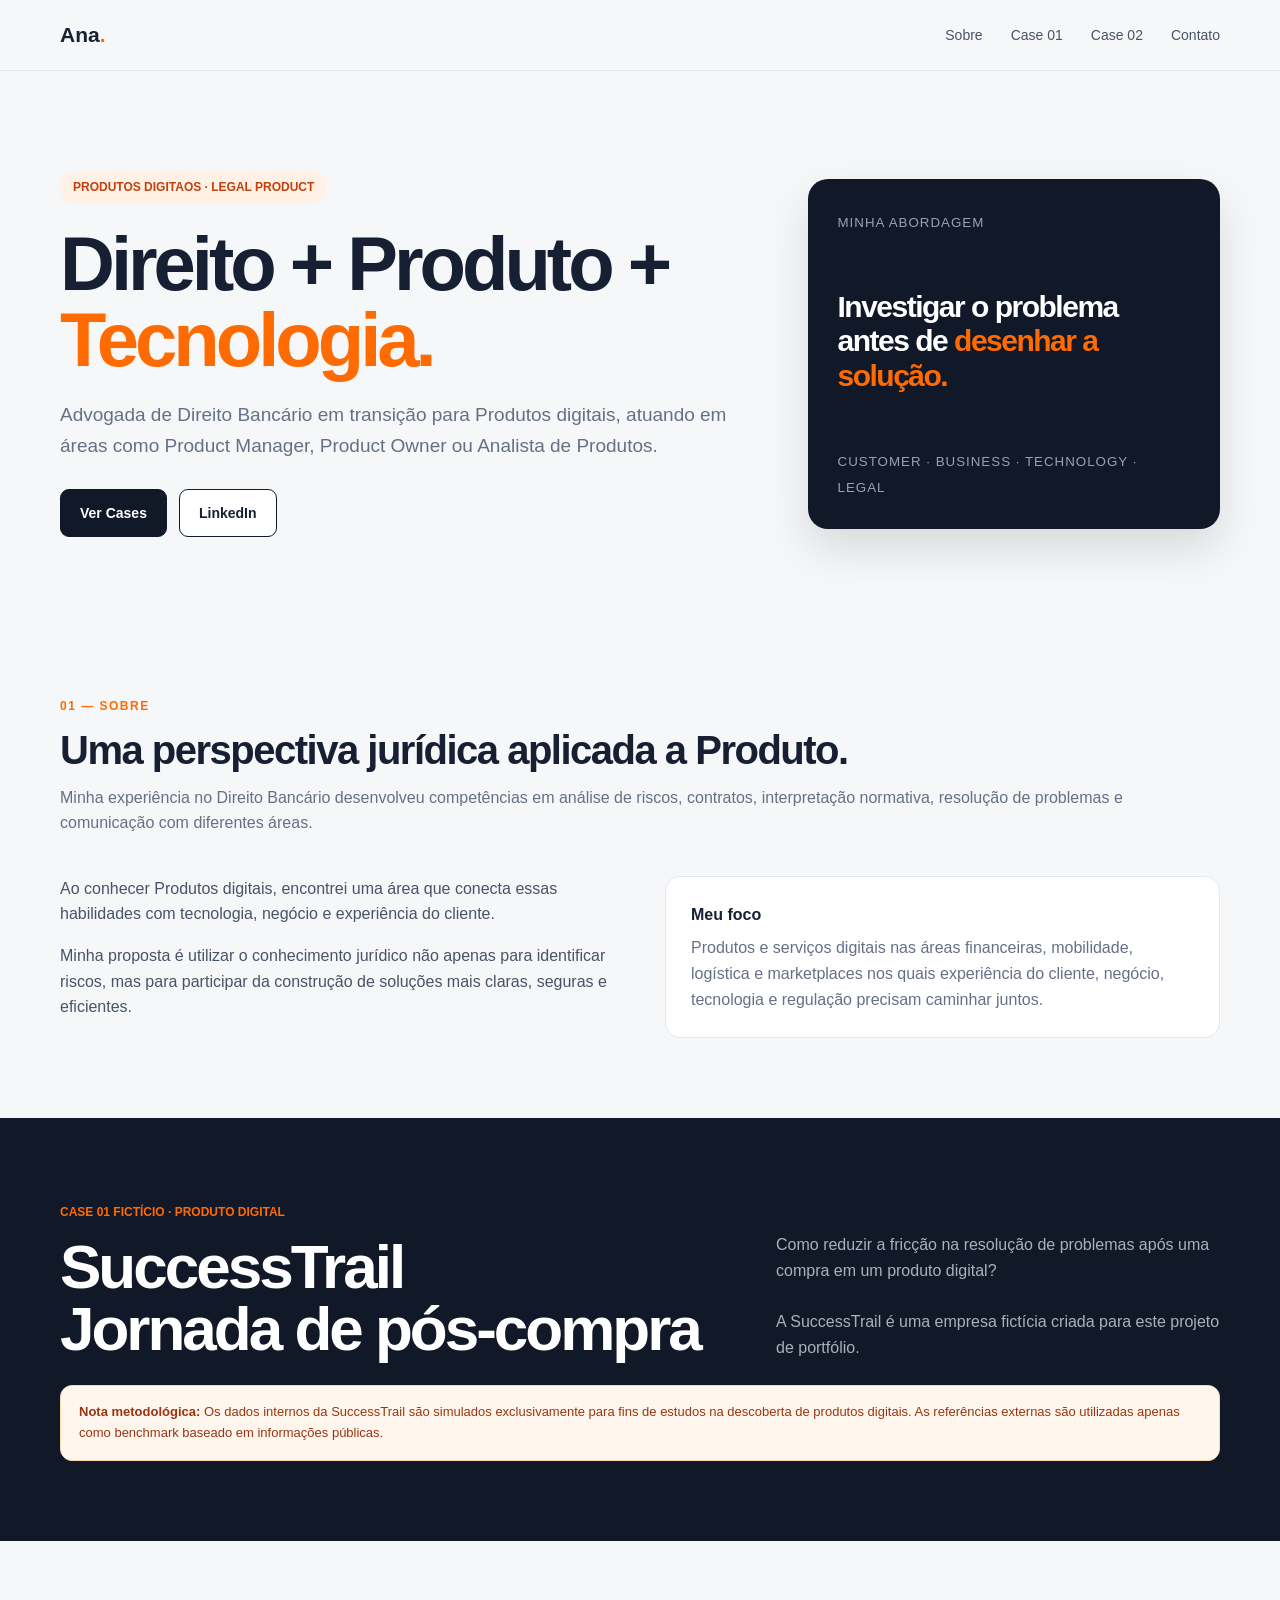
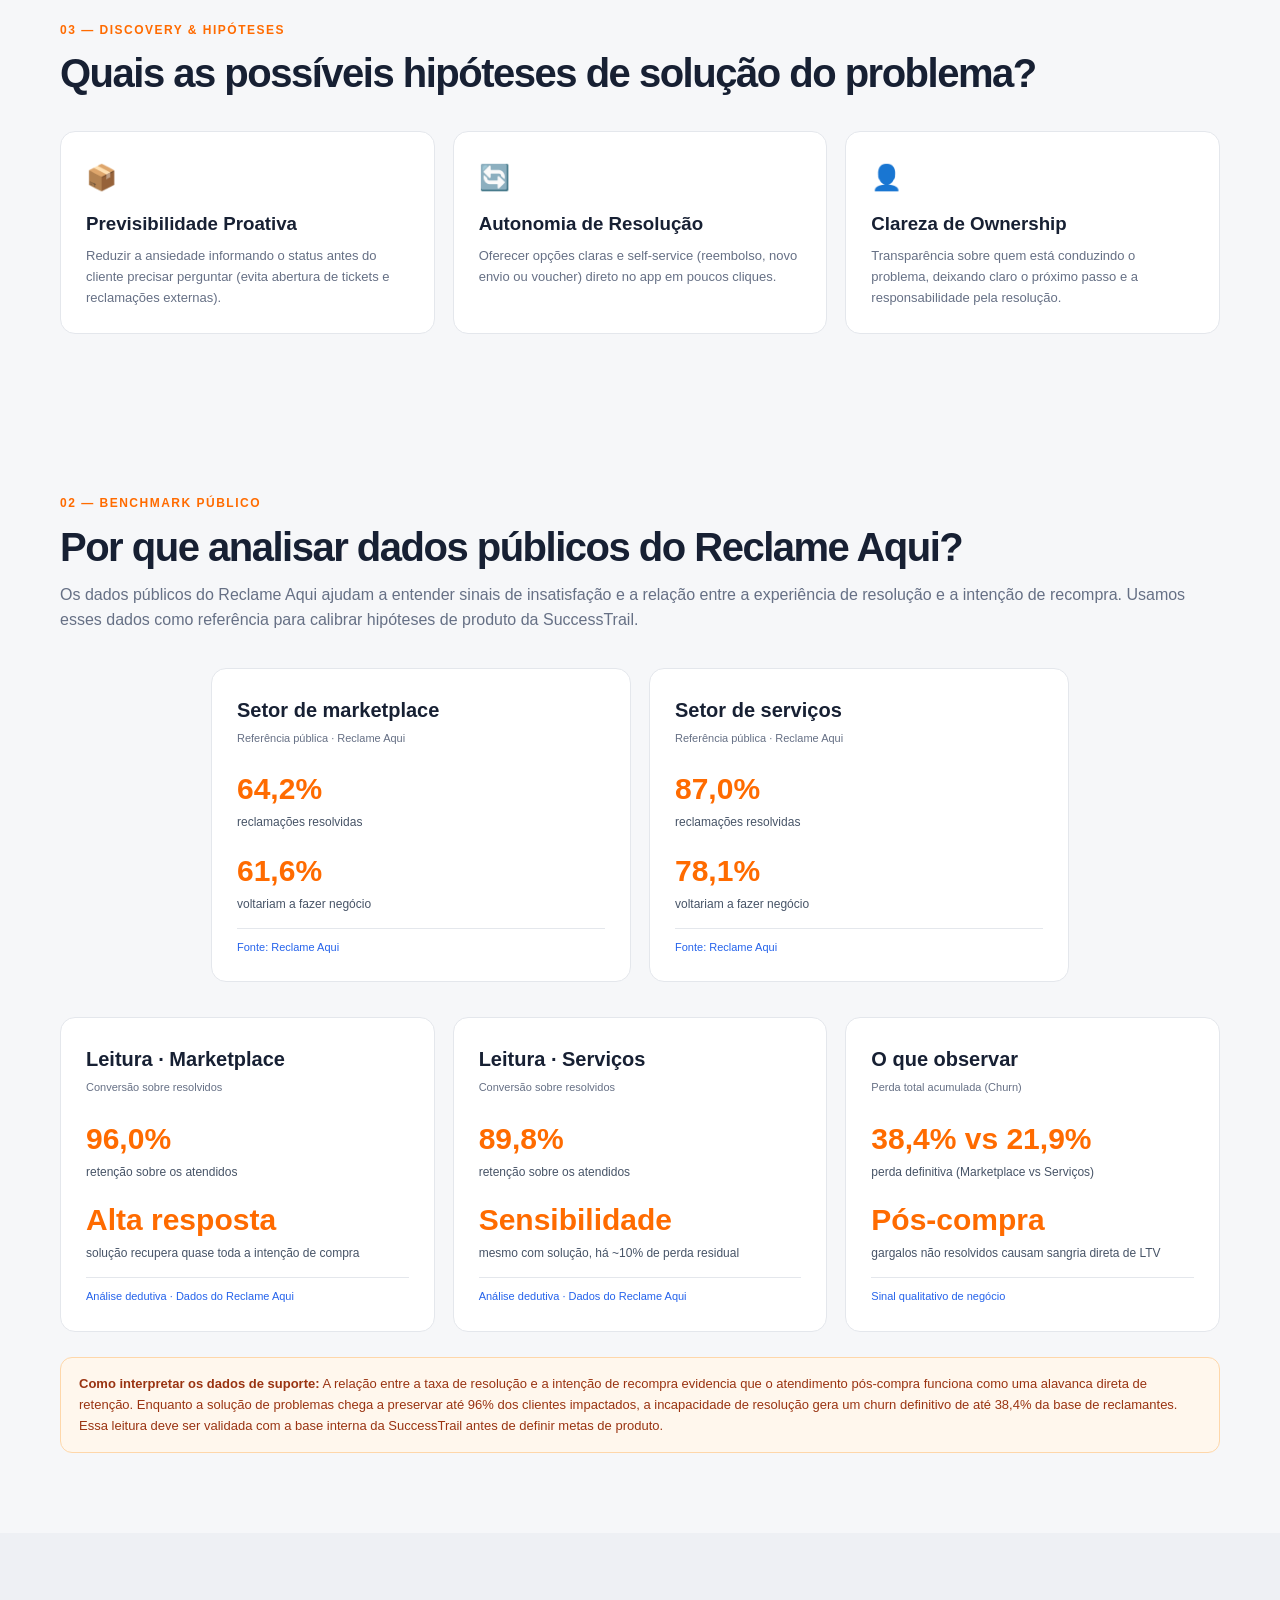
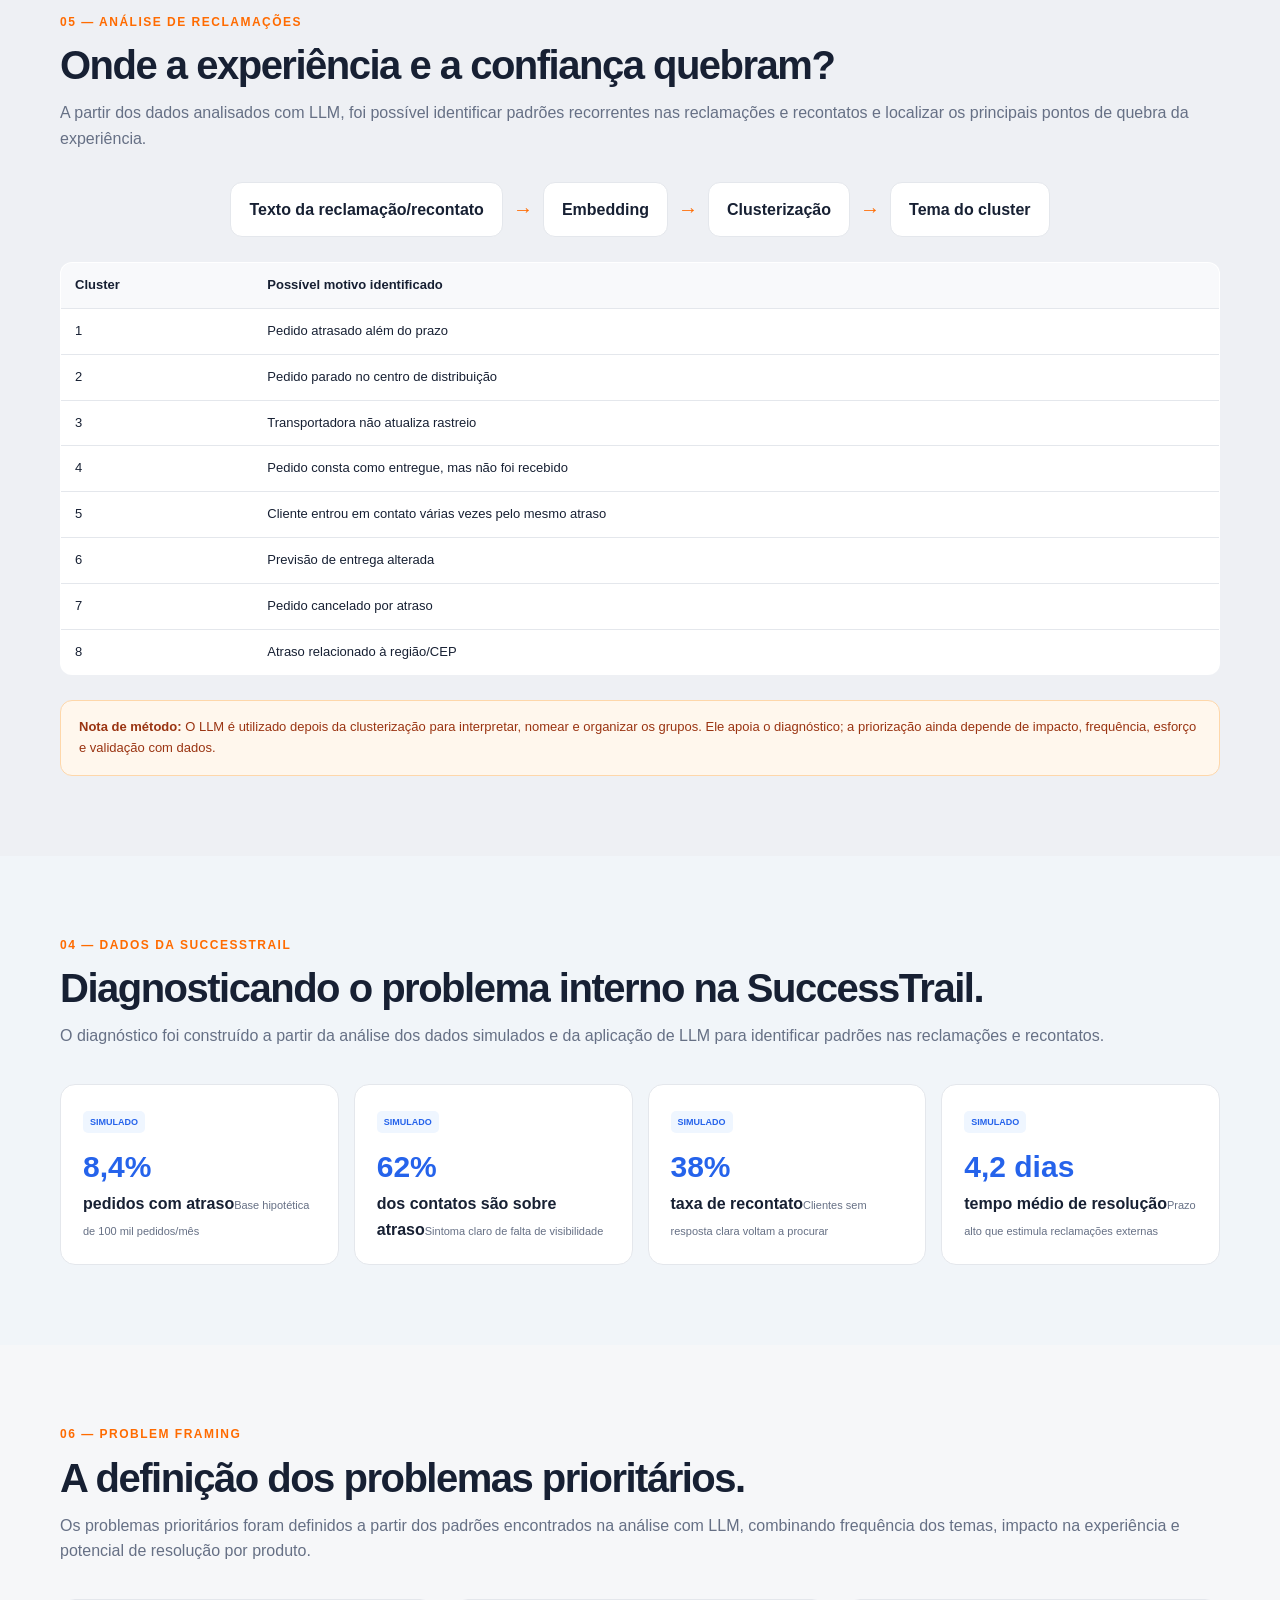
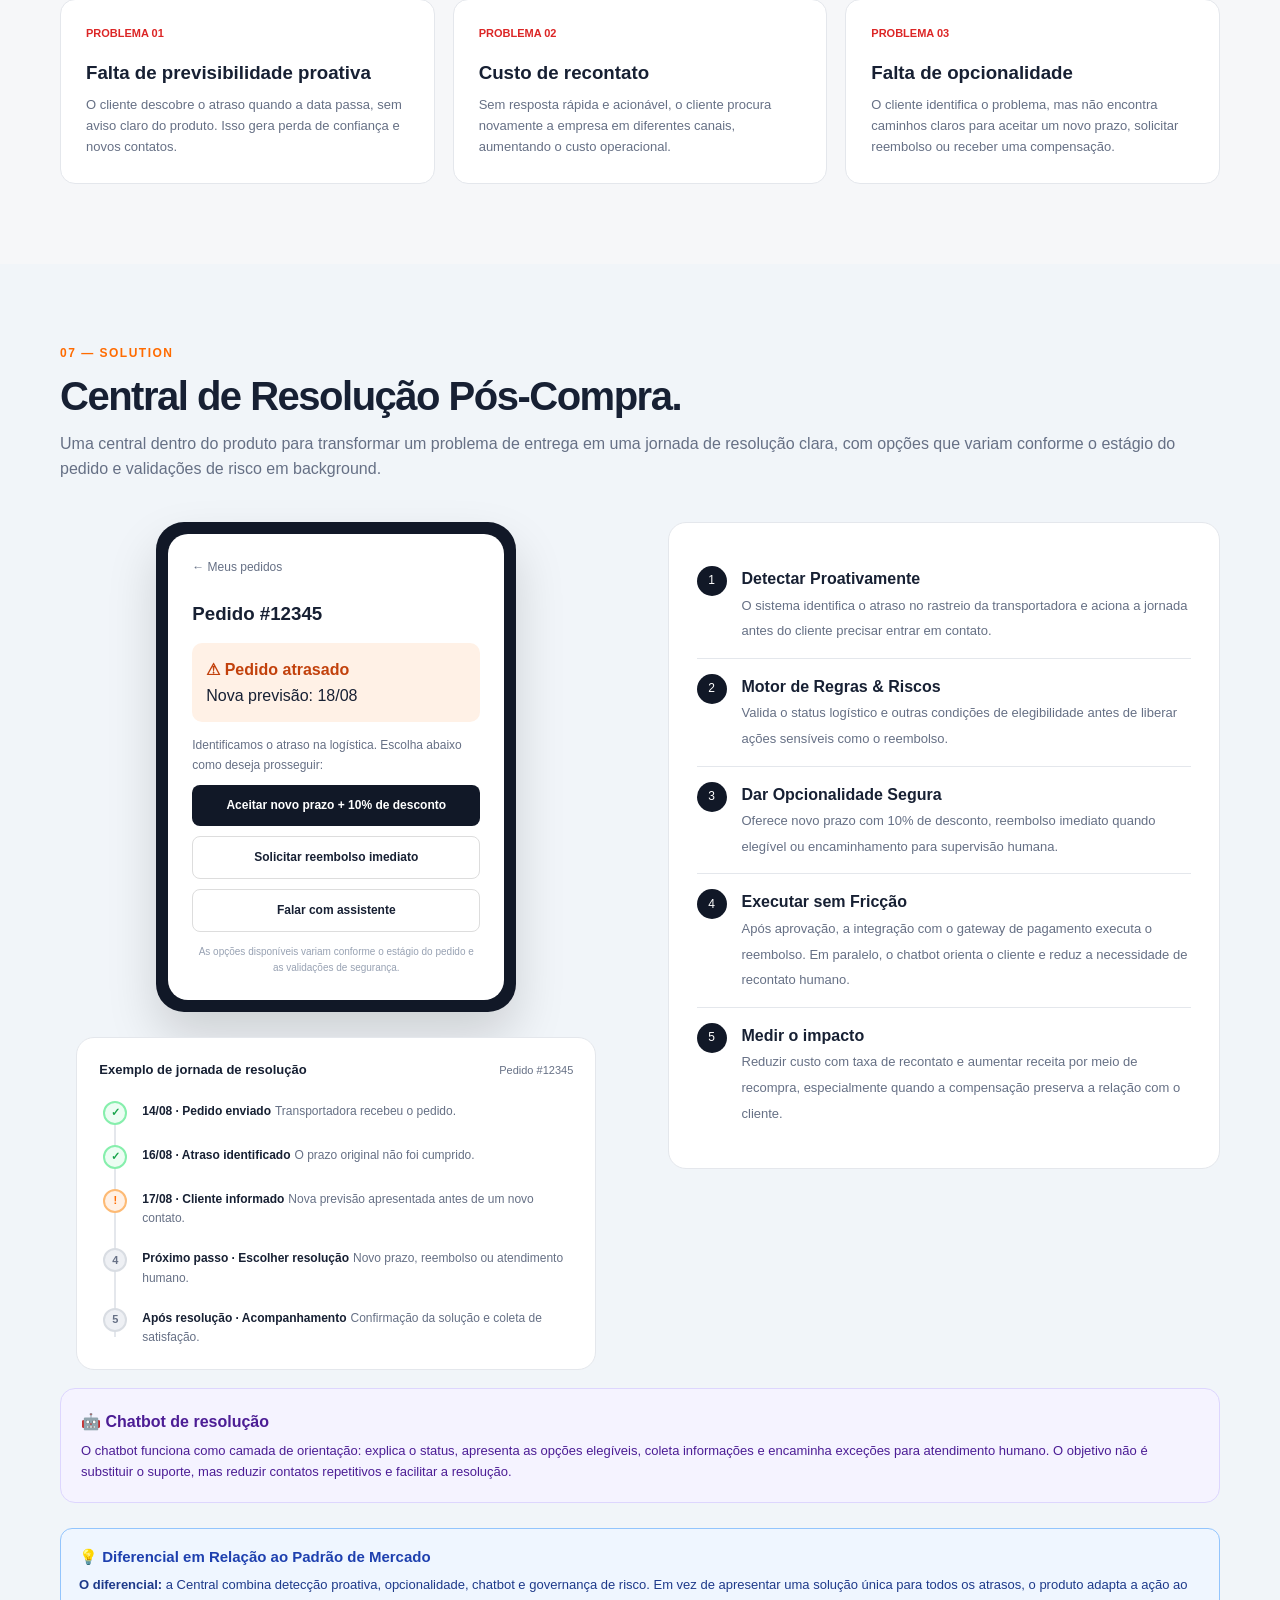
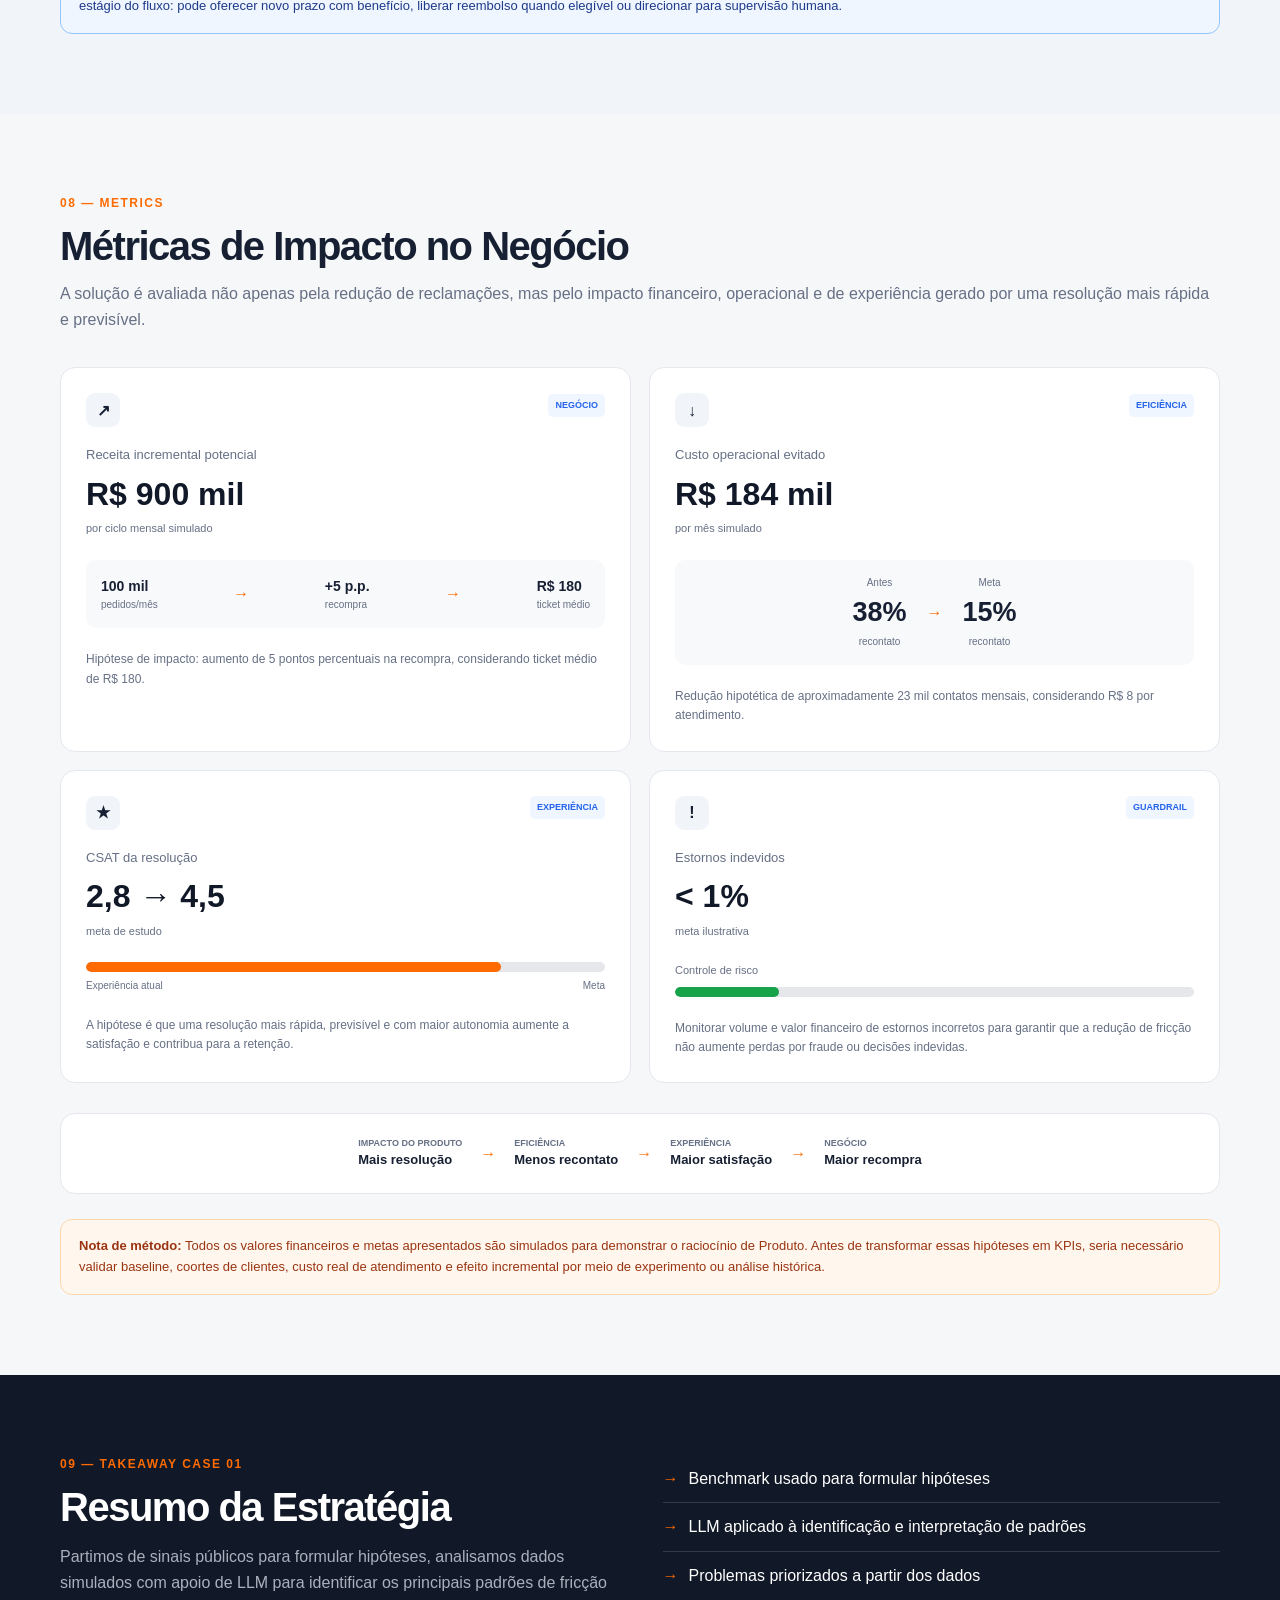
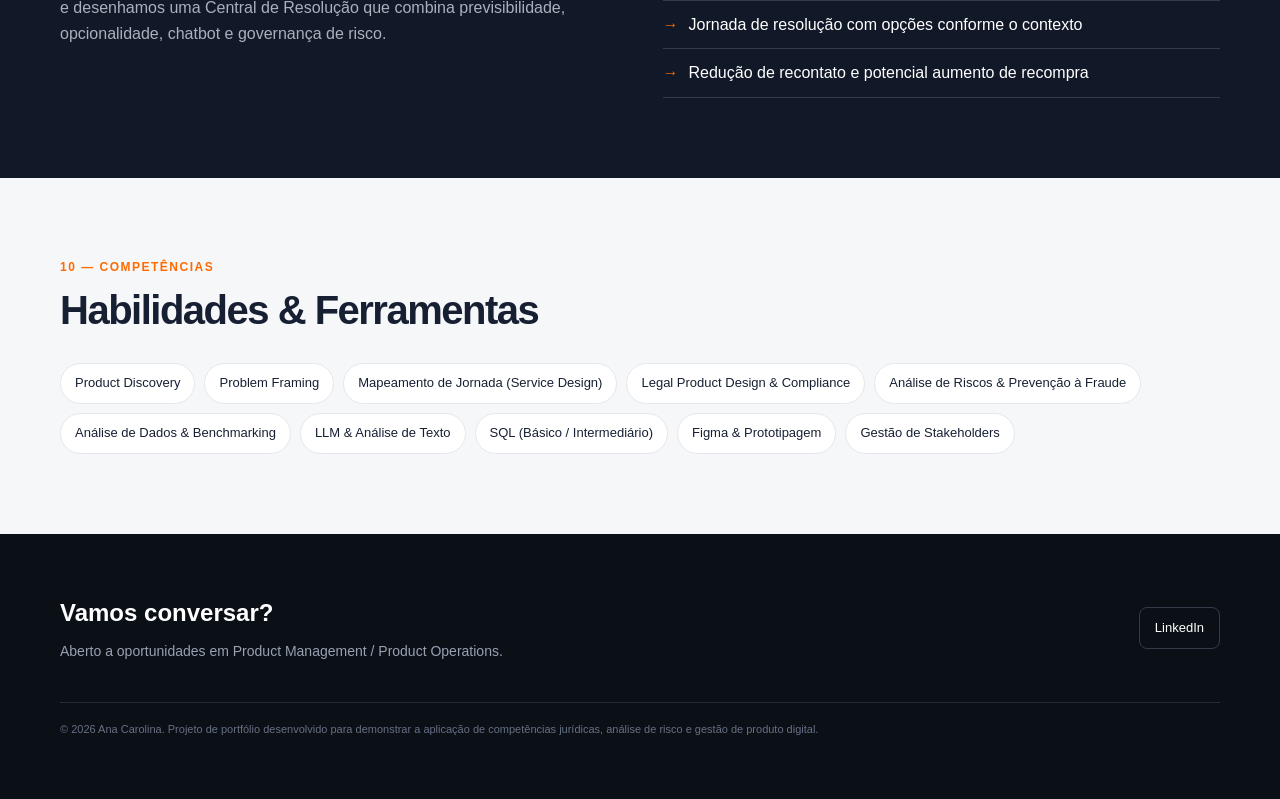
==== commit 95d343ca: "Update index.html" ====
--- a/index.html
+++ b/index.html
@@ -4,101 +4,7 @@
 <meta charset="UTF-8">
 <meta name="viewport" content="width=device-width, initial-scale=1.0">
 <title>Ana Carolina | Product Management</title>
-
-<style>
-:root{
-    --bg:#f6f7f9;
-    --white:#fff;
-    --text:#172033;
-    --muted:#667085;
-    --line:#e4e7ec;
-    --orange:#ff6b00;
-    --orange-light:#fff1e6;
-    --blue:#2563eb;
-    --blue-light:#eff6ff;
-    --green:#16a34a;
-    --red:#dc2626;
-    --purple:#7c3aed;
-    --purple-light:#f5f3ff;
-    --dark:#111827;
-}
-*{margin:0;padding:0;box-sizing:border-box;scroll-behavior:smooth}
-body{font-family:Inter,Arial,Helvetica,sans-serif;background:var(--bg);color:var(--text);line-height:1.6}
-a{text-decoration:none;color:inherit}.container{width:min(1160px,92%);margin:auto}
-header{position:sticky;top:0;z-index:100;background:rgba(246,247,249,.94);backdrop-filter:blur(12px);border-bottom:1px solid var(--line)}
-nav{height:70px;display:flex;justify-content:space-between;align-items:center}
-.logo{font-size:21px;font-weight:800}.logo span{color:var(--orange)}
-.nav-links{display:flex;gap:28px;list-style:none;font-size:14px;color:#475467}
-.nav-links a:hover{color:var(--orange)}
-section{padding:80px 0}.section-label{color:var(--orange);font-size:12px;font-weight:800;text-transform:uppercase;letter-spacing:1.5px;margin-bottom:10px}
-h2{font-size:40px;line-height:1.15;letter-spacing:-1.5px}.section-description{color:var(--muted);width:100%;max-width:100%;margin-top:12px}
-.card{background:var(--white);border:1px solid var(--line);border-radius:15px;padding:25px}.mt40{margin-top:40px}
-.hero{padding:100px 0 80px}.hero-grid{display:grid;grid-template-columns:1.25fr .75fr;gap:60px;align-items:center}
-.badge{display:inline-flex;background:var(--orange-light);color:#c2410c;border-radius:30px;padding:7px 13px;font-size:12px;font-weight:800;margin-bottom:22px}
-h1{font-size:clamp(45px,6vw,76px);line-height:1;letter-spacing:-4px;margin-bottom:22px}h1 span{color:var(--orange)}
-.hero-description{color:var(--muted);font-size:19px;width:100%;max-width:100%;margin-bottom:28px}
-.buttons{display:flex;gap:12px;flex-wrap:wrap}.button{padding:12px 19px;border-radius:9px;border:1px solid var(--dark);font-size:14px;font-weight:700}
-.button.primary{background:var(--dark);color:white}.button.secondary{background:white}
-.hero-panel{background:var(--dark);color:white;padding:30px;border-radius:20px;box-shadow:0 20px 45px rgba(0,0,0,.12)}
-.hero-panel small{color:#98a2b3;text-transform:uppercase;letter-spacing:1px}.hero-panel h2{font-size:30px;line-height:1.15;margin:55px 0}.hero-panel span{color:var(--orange)}
-.about-grid{display:grid;grid-template-columns:1fr 1fr;gap:50px}.about-text p{color:#475467;margin-bottom:16px;width:100%;max-width:100%}.about-card p{color:var(--muted);margin-top:8px;width:100%;max-width:100%}
-.case-intro{background:var(--dark);color:white}.case-top{display:grid;grid-template-columns:1.2fr .8fr;gap:50px;align-items:end}
-.case-title{font-size:clamp(40px,5vw,62px);line-height:1;letter-spacing:-3px}.case-subtitle{color:#aab1bd;width:100%;max-width:100%}
-.study-tag{display:inline-block;color:var(--orange);font-size:12px;font-weight:800;text-transform:uppercase;margin-bottom:14px}
-.notice{margin-top:25px;background:#fff7ed;border:1px solid #fed7aa;color:#9a3412;padding:16px 18px;border-radius:12px;font-size:13px;width:100%;max-width:100%}
-.benchmark,.pattern-grid,.problem-grid{display:grid;grid-template-columns:repeat(3,1fr);gap:18px;margin-top:35px}
-.company{font-size:20px;font-weight:800;margin-bottom:4px}.company-note{color:var(--muted);font-size:11px;margin-bottom:18px}
-.benchmark-number{font-size:30px;font-weight:800;color:var(--orange)}.benchmark-label{font-size:12px;color:#475467;margin-bottom:14px}
-.benchmark-source{font-size:11px;color:var(--blue);padding-top:10px;border-top:1px solid var(--line)}
-.pattern-icon{font-size:25px;margin-bottom:12px}.pattern h3{margin-bottom:7px}.pattern p,.problem-card p{color:var(--muted);font-size:13px;width:100%;max-width:100%}
-.simulated{background:#f1f5f9}.simulated-grid{display:grid;grid-template-columns:repeat(4,1fr);gap:15px;margin-top:35px}
-.sim-card{background:white;border:1px solid var(--line);border-radius:15px;padding:22px}.sim-card .number{font-size:30px;font-weight:800;color:var(--blue)}
-.sim-card small{color:var(--muted);font-size:11px}.sim-badge,.proposed{display:inline-block;background:var(--blue-light);color:var(--blue);padding:4px 7px;border-radius:5px;font-size:9px;font-weight:800;margin-bottom:10px}
-.board-section{background:#eef0f4}.board{background:#dfe3e8;padding:20px;border-radius:18px;overflow-x:auto;margin-top:35px}
-.board-header{display:flex;justify-content:space-between;align-items:center;margin-bottom:18px;min-width:1050px}.board-title{font-weight:800}.board-meta{font-size:12px;color:#667085}
-.swimlanes{min-width:1050px;display:grid;gap:10px}.lane{display:grid;grid-template-columns:150px repeat(4,1fr);gap:10px}
-.lane-name,.board-cell{background:#f8f9fb;border-radius:10px}.lane-name{padding:14px;font-size:13px;font-weight:800}.board-cell{min-height:125px;padding:11px}
-.column-title{font-size:11px;text-transform:uppercase;color:#667085;font-weight:800}
-.sticky{background:white;border:1px solid #d9dde3;border-left:4px solid var(--orange);border-radius:8px;padding:11px;font-size:12px;box-shadow:0 2px 5px rgba(0,0,0,.04)}
-.sticky.blue{border-left-color:var(--blue)}.sticky.green{border-left-color:var(--green)}.sticky.red{border-left-color:var(--red)}.sticky.purple{border-left-color:var(--purple)}
-.sticky strong{display:block;font-size:12px;margin-bottom:4px}
-.problem-card .number{color:var(--red);font-size:11px;font-weight:800;margin-bottom:16px}.problem-card h3{margin-bottom:7px}
-.legal-section{background:white}.legal-grid{display:grid;grid-template-columns:repeat(4,1fr);gap:18px;margin-top:35px}
-.legal-card{background:#fafafa}.legal-card .tag{display:inline-block;background:var(--purple-light);color:var(--purple);padding:5px 8px;border-radius:5px;font-size:10px;font-weight:800;margin-bottom:13px}
-.legal-card h3{font-size:17px;margin-bottom:7px}.legal-card p{color:var(--muted);font-size:13px;width:100%;max-width:100%}
-.solution{background:#f1f5f9}.solution-grid{display:grid;grid-template-columns:1fr 1fr;gap:55px;align-items:center;margin-top:40px}
-.solution-box{background:white;border-radius:18px;padding:28px;border:1px solid var(--line)}
-.solution-step{display:flex;gap:15px;padding:15px 0;border-bottom:1px solid var(--line)}.solution-step:last-child{border-bottom:none}
-.step-number{width:30px;height:30px;background:var(--dark);color:white;border-radius:50%;display:flex;align-items:center;justify-content:center;font-size:12px;flex-shrink:0}
-.solution-step strong{display:block}.solution-step span{color:var(--muted);font-size:13px}
-.product-screen{background:var(--dark);border-radius:28px;padding:12px;width:100%;max-width:360px;margin:auto;box-shadow:0 25px 50px rgba(0,0,0,.15)}
-.screen{background:white;border-radius:20px;padding:24px}.screen-top{font-size:12px;color:#667085;margin-bottom:22px}
-.order-status{background:var(--orange-light);padding:14px;border-radius:10px;margin:14px 0}.order-status strong{display:block;color:#c2410c}
-.screen-text{font-size:12px;color:#667085}.action{display:block;background:var(--dark);color:white;text-align:center;padding:11px;border-radius:8px;font-size:12px;font-weight:700;margin-top:10px}
-.action.secondary{background:white;color:var(--text);border:1px solid #ddd}
-.metrics-grid{display:grid;grid-template-columns:1fr 1fr;gap:18px;margin-top:35px}.metric-card h3{margin-bottom:7px}.metric-card p{color:var(--muted);font-size:14px;width:100%;max-width:100%}
-.takeaway{background:var(--dark);color:white}.takeaway-grid{display:grid;grid-template-columns:1fr 1fr;gap:45px}.takeaway p{color:#aab1bd;margin-top:14px;width:100%;max-width:100%}
-.takeaway-list{list-style:none}.takeaway-list li{padding:11px 0;border-bottom:1px solid #333b48}.takeaway-list li::before{content:"→";color:var(--orange);margin-right:10px}
-.skills{display:flex;flex-wrap:wrap;gap:9px;margin-top:30px}.skill{background:white;border:1px solid var(--line);padding:9px 14px;border-radius:25px;font-size:13px}
-footer{background:#0b0f16;color:white;padding:60px 0}.footer-grid{display:flex;justify-content:space-between;align-items:center;gap:30px}
-.footer-links{display:flex;gap:10px}.footer-links a{border:1px solid #343b48;padding:10px 15px;border-radius:8px;font-size:13px}.footer-links a:hover{border-color:var(--orange);color:var(--orange)}
-.disclaimer{border-top:1px solid #252c37;margin-top:40px;padding-top:18px;color:#667085;font-size:11px;width:100%;max-width:100%}
-.cluster-flow{display:flex;align-items:center;justify-content:center;gap:10px;flex-wrap:wrap;margin-top:30px;font-weight:800}
-.flow-step{background:white;border:1px solid var(--line);border-radius:12px;padding:14px 18px}.flow-arrow{color:var(--orange);font-size:20px}
-.cluster-table{width:100%;border-collapse:collapse;margin-top:25px;background:white;border:1px solid var(--line);border-radius:12px;overflow:hidden}
-.cluster-table th,.cluster-table td{padding:12px 14px;text-align:left;border-bottom:1px solid var(--line);font-size:13px}
-.cluster-table th{background:#f8f9fb}.cluster-table tr:last-child td{border-bottom:none}
-.chatbot-box{background:var(--purple-light);border:1px solid #ddd6fe;color:#4c1d95;border-radius:15px;padding:20px;margin-top:18px}
-@media(max-width:850px){
-.nav-links{display:none}.hero-grid,.case-top,.about-grid,.solution-grid,.takeaway-grid{grid-template-columns:1fr}
-.benchmark,.pattern-grid,.problem-grid,.legal-grid{grid-template-columns:1fr 1fr}.simulated-grid{grid-template-columns:1fr 1fr}
-.footer-grid{flex-direction:column;align-items:flex-start}
-}
-@media(max-width:550px){
-section{padding:65px 0}h2{font-size:32px}h1{letter-spacing:-2px;font-size:48px}.hero{padding:70px 0}
-.benchmark,.pattern-grid,.problem-grid,.simulated-grid,.legal-grid,.metrics-grid{grid-template-columns:1fr}.hero-panel h2{margin:40px 0}
-}
-</style>
+<link rel="stylesheet" href="style.css">
 </head>
 <body>
 
@@ -138,70 +44,21 @@
 <div class="card pattern"><div class="pattern-icon">🔄</div><h3>Autonomia de Resolução</h3><p>Oferecer opções claras e self-service (reembolso, novo envio ou voucher) direto no app em poucos cliques.</p></div>
 <div class="card pattern"><div class="pattern-icon">👤</div><h3>Clareza de Ownership</h3><p>Transparência sobre quem está conduzindo o problema, deixando claro o próximo passo e a responsabilidade pela resolução.</p></div>
 </div></div></section>
-<section id="benchmark">
-  <div class="container">
-    <div class="section-label">02 — Benchmark público</div>
-    <h2>Por que analisar dados públicos do Reclame Aqui?</h2>
-    <p class="section-description">
-      Os dados públicos do Reclame Aqui ajudam a entender sinais de insatisfação e a relação entre a experiência de resolução e a intenção de recompra. Usamos esses dados como referência para calibrar hipóteses de produto da SuccessTrail.
-    </p>
-    <!-- Linha Superior: 2 cards (Centralizados via CSS) -->
-    <div class="benchmark benchmark-top">
-  <div class="card benchmark-card">
-    <div class="company">Setor de marketplace</div>
-    <div class="company-note">Referência pública · Reclame Aqui</div>
-    <div class="benchmark-number">64,2%</div>
-    <div class="benchmark-label">reclamações resolvidas</div>
-    <div class="benchmark-number">61,6%</div>
-    <div class="benchmark-label">voltariam a fazer negócio</div>
-    <div class="benchmark-source">Fonte: Reclame Aqui</div>
-  </div>
-  <div class="card benchmark-card">
-    <div class="company">Setor de serviços</div>
-    <div class="company-note">Referência pública · Reclame Aqui</div>
-    <div class="benchmark-number">87,0%</div>
-    <div class="benchmark-label">reclamações resolvidas</div>
-    <div class="benchmark-number">78,1%</div>
-    <div class="benchmark-label">voltariam a fazer negócio</div>
-    <div class="benchmark-source">Fonte: Reclame Aqui</div>
-  </div>
+
+<section id="benchmark"><div class="container">
+<div class="section-label">02 — Benchmark público</div><h2>Por que analisar dados públicos do Reclame Aqui?</h2>
+<p class="section-description">Os dados públicos do Reclame Aqui ajudam a entender sinais de insatisfação e a relação entre a experiência de resolução e a intenção de recompra. Usamos esses dados como referência para calibrar hipóteses de produto da SuccessTrail.</p>
+<div class="benchmark benchmark-top">
+<div class="card benchmark-card"><div class="company">Setor de marketplace</div><div class="company-note">Referência pública · Reclame Aqui</div><div class="benchmark-number">64,2%</div><div class="benchmark-label">reclamações resolvidas</div><div class="benchmark-number">61,6%</div><div class="benchmark-label">voltariam a fazer negócio</div><div class="benchmark-source">Fonte: Reclame Aqui</div></div>
+<div class="card benchmark-card"><div class="company">Setor de serviços</div><div class="company-note">Referência pública · Reclame Aqui</div><div class="benchmark-number">87,0%</div><div class="benchmark-label">reclamações resolvidas</div><div class="benchmark-number">78,1%</div><div class="benchmark-label">voltariam a fazer negócio</div><div class="benchmark-source">Fonte: Reclame Aqui</div></div>
 </div>
-<!-- Linha Inferior: 3 cards alinhados em grid -->
 <div class="benchmark benchmark-bottom">
-  <div class="card benchmark-card">
-    <div class="company">Leitura · Marketplace</div>
-    <div class="company-note">Conversão sobre resolvidos</div>
-    <div class="benchmark-number">96,0%</div>
-    <div class="benchmark-label">retenção sobre os atendidos</div>
-    <div class="benchmark-number">Alta resposta</div>
-    <div class="benchmark-label">solução recupera quase toda a intenção de compra</div>
-    <div class="benchmark-source">Análise dedutiva · Dados do Reclame Aqui</div>
-  </div>
-  <div class="card benchmark-card">
-    <div class="company">Leitura · Serviços</div>
-    <div class="company-note">Conversão sobre resolvidos</div>
-    <div class="benchmark-number">89,8%</div>
-    <div class="benchmark-label">retenção sobre os atendidos</div>
-    <div class="benchmark-number">Sensibilidade</div>
-    <div class="benchmark-label">mesmo com solução, há ~10% de perda residual</div>
-    <div class="benchmark-source">Análise dedutiva · Dados do Reclame Aqui</div>
-  </div>
-  <div class="card benchmark-card">
-    <div class="company">O que observar</div>
-    <div class="company-note">Perda total acumulada (Churn)</div>
-    <div class="benchmark-number">38,4% vs 21,9%</div>
-    <div class="benchmark-label">perda definitiva (Marketplace vs Serviços)</div>
-    <div class="benchmark-number">Pós-compra</div>
-    <div class="benchmark-label">gargalos não resolvidos causam sangria direta de LTV</div>
-    <div class="benchmark-source">Sinal qualitativo de negócio</div>
-  </div>
+<div class="card benchmark-card"><div class="company">Leitura · Marketplace</div><div class="company-note">Conversão sobre resolvidos</div><div class="benchmark-number">96,0%</div><div class="benchmark-label">retenção sobre os atendidos</div><div class="benchmark-number">Alta resposta</div><div class="benchmark-label">solução recupera quase toda a intenção de compra</div><div class="benchmark-source">Análise dedutiva · Dados do Reclame Aqui</div></div>
+<div class="card benchmark-card"><div class="company">Leitura · Serviços</div><div class="company-note">Conversão sobre resolvidos</div><div class="benchmark-number">89,8%</div><div class="benchmark-label">retenção sobre os atendidos</div><div class="benchmark-number">Sensibilidade</div><div class="benchmark-label">mesmo com solução, há ~10% de perda residual</div><div class="benchmark-source">Análise dedutiva · Dados do Reclame Aqui</div></div>
+<div class="card benchmark-card"><div class="company">O que observar</div><div class="company-note">Perda total acumulada (Churn)</div><div class="benchmark-number">38,4% vs 21,9%</div><div class="benchmark-label">perda definitiva (Marketplace vs Serviços)</div><div class="benchmark-number">Pós-compra</div><div class="benchmark-label">gargalos não resolvidos causam sangria direta de LTV</div><div class="benchmark-source">Sinal qualitativo de negócio</div></div>
 </div>
-    <!-- Nota em largura total no rodapé -->
-   <div class="notice">
-  <strong>Como interpretar os dados de suporte:</strong> A relação entre a taxa de resolução e a intenção de recompra evidencia que o atendimento pós-compra funciona como uma alavanca direta de retenção. Enquanto a solução de problemas chega a preservar até 96% dos clientes impactados, a incapacidade de resolução gera um churn definitivo de até 38,4% da base de reclamantes. Essa leitura deve ser validada com a base interna da SuccessTrail antes de definir metas de produto.
-</div>
-</div>
-</section>
+<div class="notice"><strong>Como interpretar os dados de suporte:</strong> A relação entre a taxa de resolução e a intenção de recompra evidencia que o atendimento pós-compra funciona como uma alavanca direta de retenção. Enquanto a solução de problemas chega a preservar até 96% dos clientes impactados, a incapacidade de resolução gera um churn definitivo de até 38,4% da base de reclamantes. Essa leitura deve ser validada com a base interna da SuccessTrail antes de definir metas de produto.</div>
+</div></section>
 
 <section class="board-section"><div class="container">
 <div class="section-label">05 — Análise de reclamações</div><h2>Onde a experiência e a confiança quebram?</h2>
@@ -217,39 +74,12 @@
 <div class="section-label">04 — Dados da SuccessTrail</div><h2>Diagnosticando o problema interno na SuccessTrail.</h2>
 <p class="section-description">O diagnóstico foi construído a partir da análise dos dados simulados e da aplicação de LLM para identificar padrões nas reclamações e recontatos.</p>
 <div class="simulated-grid">
+<div class="sim-card"><span class="sim-badge">SIMULADO</span><div class="number">8,4%</div><strong>pedidos com atraso</strong><small>Base hipotética de 100 mil pedidos/mês</small></div>
+<div class="sim-card"><span class="sim-badge">SIMULADO</span><div class="number">62%</div><strong>dos contatos são sobre atraso</strong><small>Sintoma claro de falta de visibilidade</small></div>
+<div class="sim-card"><span class="sim-badge">SIMULADO</span><div class="number">38%</div><strong>taxa de recontato</strong><small>Clientes sem resposta clara voltam a procurar</small></div>
+<div class="sim-card"><span class="sim-badge">SIMULADO</span><div class="number">4,2 dias</div><strong>tempo médio de resolução</strong><small>Prazo alto que estimula reclamações externas</small></div>
+</div></div></section>
 
-<div class="sim-card">
-<span class="sim-badge">SIMULADO</span>
-<div class="number">8,4%</div>
-<strong>pedidos com atraso</strong>
-<small>Base hipotética de 100 mil pedidos/mês</small>
-</div>
-
-<div class="sim-card">
-<span class="sim-badge">SIMULADO</span>
-<div class="number">62%</div>
-<strong>dos contatos são sobre atraso</strong>
-<small>Sintoma claro de falta de visibilidade</small>
-</div>
-
-<div class="sim-card">
-<span class="sim-badge">SIMULADO</span>
-<div class="number">38%</div>
-<strong>taxa de recontato</strong>
-<small>Clientes sem resposta clara voltam a procurar</small>
-</div>
-
-<div class="sim-card">
-<span class="sim-badge">SIMULADO</span>
-<div class="number">4,2 dias</div>
-<strong>tempo médio de resolução</strong>
-<small>Prazo alto que estimula reclamações externas</small>
-</div>
-
-</div>
-</div>
-</section>
-    
 <section><div class="container">
 <div class="section-label">06 — Problem Framing</div><h2>A definição dos problemas prioritários.</h2>
 <p class="section-description">Os problemas prioritários foram definidos a partir dos padrões encontrados na análise com LLM, combinando frequência dos temas, impacto na experiência e potencial de resolução por produto.</p>
@@ -262,81 +92,84 @@
 <section class="solution"><div class="container">
 <div class="section-label">07 — Solution</div><h2>Central de Resolução Pós-Compra.</h2>
 <p class="section-description">Uma central dentro do produto para transformar um problema de entrega em uma jornada de resolução clara, com opções que variam conforme o estágio do pedido e validações de risco em background.</p>
-<div class="solution-grid">
-<div class="product-screen"><div class="screen">
-<div class="screen-top">← Meus pedidos</div><h3>Pedido #12345</h3>
+<div class="solution-grid"><div>
+<div class="product-screen"><div class="screen"><div class="screen-top">← Meus pedidos</div><h3>Pedido #12345</h3>
 <div class="order-status"><strong>⚠ Pedido atrasado</strong>Nova previsão: 18/08</div>
 <p class="screen-text">Identificamos o atraso na logística. Escolha abaixo como deseja prosseguir:</p>
 <a class="action">Aceitar novo prazo + 10% de desconto</a><a class="action secondary">Solicitar reembolso imediato</a><a class="action secondary">Falar com assistente</a>
 <p class="screen-text" style="font-size:10px;margin-top:12px;color:#98a2b3;text-align:center">As opções disponíveis variam conforme o estágio do pedido e as validações de segurança.</p>
 </div></div>
+
+<div class="timeline-card"><div class="timeline-header"><strong>Exemplo de jornada de resolução</strong><span>Pedido #12345</span></div><div class="timeline">
+<div class="timeline-item completed"><div class="timeline-dot">✓</div><div class="timeline-content"><strong>14/08 · Pedido enviado</strong><span>Transportadora recebeu o pedido.</span></div></div>
+<div class="timeline-item completed"><div class="timeline-dot">✓</div><div class="timeline-content"><strong>16/08 · Atraso identificado</strong><span>O prazo original não foi cumprido.</span></div></div>
+<div class="timeline-item active"><div class="timeline-dot">!</div><div class="timeline-content"><strong>17/08 · Cliente informado</strong><span>Nova previsão apresentada antes de um novo contato.</span></div></div>
+<div class="timeline-item"><div class="timeline-dot">4</div><div class="timeline-content"><strong>Próximo passo · Escolher resolução</strong><span>Novo prazo, reembolso ou atendimento humano.</span></div></div>
+<div class="timeline-item"><div class="timeline-dot">5</div><div class="timeline-content"><strong>Após resolução · Acompanhamento</strong><span>Confirmação da solução e coleta de satisfação.</span></div></div>
+</div></div></div>
+
 <div class="solution-box">
 <div class="solution-step"><div class="step-number">1</div><div><strong>Detectar Proativamente</strong><span>O sistema identifica o atraso no rastreio da transportadora e aciona a jornada antes do cliente precisar entrar em contato.</span></div></div>
 <div class="solution-step"><div class="step-number">2</div><div><strong>Motor de Regras & Riscos</strong><span>Valida o status logístico e outras condições de elegibilidade antes de liberar ações sensíveis como o reembolso.</span></div></div>
 <div class="solution-step"><div class="step-number">3</div><div><strong>Dar Opcionalidade Segura</strong><span>Oferece novo prazo com 10% de desconto, reembolso imediato quando elegível ou encaminhamento para supervisão humana.</span></div></div>
-<div class="solution-step"><div class="step-number">4</div><div><strong>Executar sem Fricção</strong><span>Após aprovação, a integração com o gateway de pagamento executa o reembolso; em paralelo, o chatbot orienta o cliente e reduz a necessidade de recontato humano.</span></div></div>
+<div class="solution-step"><div class="step-number">4</div><div><strong>Executar sem Fricção</strong><span>Após aprovação, a integração com o gateway de pagamento executa o reembolso. Em paralelo, o chatbot orienta o cliente e reduz a necessidade de recontato humano.</span></div></div>
 <div class="solution-step"><div class="step-number">5</div><div><strong>Medir o impacto</strong><span>Reduzir custo com taxa de recontato e aumentar receita por meio de recompra, especialmente quando a compensação preserva a relação com o cliente.</span></div></div>
 </div></div>
+
 <div class="chatbot-box"><strong>🤖 Chatbot de resolução</strong><p style="margin-top:6px;font-size:13px">O chatbot funciona como camada de orientação: explica o status, apresenta as opções elegíveis, coleta informações e encaminha exceções para atendimento humano. O objetivo não é substituir o suporte, mas reduzir contatos repetitivos e facilitar a resolução.</p></div>
-<div class="notice" style="background:var(--blue-light);border-color:#93c5fd;color:#1e40af;margin-top:25px">
-<strong style="font-size:15px;display:block;margin-bottom:6px">💡 Diferencial em Relação ao Padrão de Mercado</strong>
-<p style="margin:0;font-size:13px;color:#1e3a8a"><strong>O diferencial:</strong> a Central combina detecção proativa, opcionalidade, chatbot e governança de risco. Em vez de apresentar uma solução única para todos os atrasos, o produto adapta a ação ao estágio do fluxo: pode oferecer novo prazo com benefício, liberar reembolso quando elegível ou direcionar para supervisão humana.</p>
-</div>
+
+<div class="notice" style="background:var(--blue-light);border-color:#93c5fd;color:#1e40af;margin-top:25px"><strong style="font-size:15px;display:block;margin-bottom:6px">💡 Diferencial em Relação ao Padrão de Mercado</strong><p style="margin:0;font-size:13px;color:#1e3a8a"><strong>O diferencial:</strong> a Central combina detecção proativa, opcionalidade, chatbot e governança de risco. Em vez de apresentar uma solução única para todos os atrasos, o produto adapta a ação ao estágio do fluxo: pode oferecer novo prazo com benefício, liberar reembolso quando elegível ou direcionar para supervisão humana.</p></div>
 </div></section>
 
 <section><div class="container">
-<div class="section-label">08 — Metrics</div>
-<h2>Métricas de Impacto no Negócio</h2>
-<div class="metrics-grid">
-<div class="card metric-card">
-<span class="proposed">KPI DE NEGÓCIO</span>
-<h3>Receita Incremental</h3>
-<p>
-Simular o impacto financeiro da melhoria na taxa de recompra após a implementação da Central de Resolução.
-Com 100 mil pedidos/mês, ticket médio de R$ 180 e aumento simulado de 5 p.p. na recompra, a solução poderia gerar R$ 900 mil em receita incremental por ciclo.
-</p>
+<div class="section-label">08 — Metrics</div><h2>Métricas de Impacto no Negócio</h2>
+<p class="section-description">A solução é avaliada não apenas pela redução de reclamações, mas pelo impacto financeiro, operacional e de experiência gerado por uma resolução mais rápida e previsível.</p>
+<div class="impact-grid">
+
+<div class="impact-card"><div class="impact-header"><span class="impact-icon">↗</span><span class="proposed">NEGÓCIO</span></div><div class="impact-label">Receita incremental potencial</div><div class="impact-number">R$ 900 mil</div><div class="impact-period">por ciclo mensal simulado</div>
+<div class="impact-flow"><div><strong>100 mil</strong><span>pedidos/mês</span></div><div class="impact-arrow">→</div><div><strong>+5 p.p.</strong><span>recompra</span></div><div class="impact-arrow">→</div><div><strong>R$ 180</strong><span>ticket médio</span></div></div>
+<p>Hipótese de impacto: aumento de 5 pontos percentuais na recompra, considerando ticket médio de R$ 180.</p></div>
+
+<div class="impact-card"><div class="impact-header"><span class="impact-icon">↓</span><span class="proposed">EFICIÊNCIA</span></div><div class="impact-label">Custo operacional evitado</div><div class="impact-number">R$ 184 mil</div><div class="impact-period">por mês simulado</div>
+<div class="before-after"><div class="metric-before"><span>Antes</span><strong>38%</strong><small>recontato</small></div><div class="metric-arrow">→</div><div class="metric-after"><span>Meta</span><strong>15%</strong><small>recontato</small></div></div>
+<p>Redução hipotética de aproximadamente 23 mil contatos mensais, considerando R$ 8 por atendimento.</p></div>
+
+<div class="impact-card"><div class="impact-header"><span class="impact-icon">★</span><span class="proposed">EXPERIÊNCIA</span></div><div class="impact-label">CSAT da resolução</div><div class="impact-number">2,8 → 4,5</div><div class="impact-period">meta de estudo</div>
+<div class="experience-bar"><div class="experience-track"><div class="experience-progress"></div></div><div class="experience-labels"><span>Experiência atual</span><span>Meta</span></div></div>
+<p>A hipótese é que uma resolução mais rápida, previsível e com maior autonomia aumente a satisfação e contribua para a retenção.</p></div>
+
+<div class="impact-card"><div class="impact-header"><span class="impact-icon">!</span><span class="proposed">GUARDRAIL</span></div><div class="impact-label">Estornos indevidos</div><div class="impact-number">&lt; 1%</div><div class="impact-period">meta ilustrativa</div>
+<div class="risk-meter"><span>Controle de risco</span><div class="risk-track"><div class="risk-progress"></div></div></div>
+<p>Monitorar volume e valor financeiro de estornos incorretos para garantir que a redução de fricção não aumente perdas por fraude ou decisões indevidas.</p></div>
+
 </div>
-<div class="card metric-card">
-<span class="proposed">KPI DE NEGÓCIO</span>
-<h3>Custo Operacional Evitado</h3>
-<p>
-Simular a economia operacional gerada pela redução da taxa de recontato de 38% para 15%.
-Reduzir o recontato de 38% para 15%, evitando cerca de 23 mil contatos/mês e gerando até R$ 184 mil/mês em custos operacionais evitados, considerando R$ 8 por atendimento.
-</p>
-</div>
-<div class="card metric-card">
-<span class="proposed">KPI DE EXPERIÊNCIA</span>
-<h3>CSAT do Pós-Compra</h3>
-<p>
-Meta de estudo: elevar a satisfação na resolução de problemas de 2,8 para 4,5 estrelas, acompanhando também o tempo médio de resolução.
-A hipótese é que uma resolução mais rápida, previsível e com maior autonomia contribua para a retenção e a recompra.
-</p>
-</div>
-<div class="card metric-card">
-<span class="proposed">GUARDRAIL FINANCEIRO</span>
-<h3>Estornos Indevidos</h3>
-<p>
-Acompanhar o volume e o valor financeiro de estornos realizados indevidamente, especialmente em pedidos comprovadamente entregues e casos encaminhados para revisão humana.
-O objetivo é garantir que a redução de fricção não aumente perdas financeiras relacionadas a fraude ou decisões incorretas.
-</p>
-</div>
-</div>
-<div class="notice">
-<strong>Nota de método:</strong>
-Os valores, metas e premissas financeiras apresentados são simulados exclusivamente para demonstrar o raciocínio de Produto. Os impactos de receita e economia devem ser validados com dados reais e experimentos controlados antes de serem utilizados como metas de negócio.
-</div>
+
+<div class="impact-equation"><div><span>IMPACTO DO PRODUTO</span><strong>Mais resolução</strong></div><div class="equation-arrow">→</div><div><span>EFICIÊNCIA</span><strong>Menos recontato</strong></div><div class="equation-arrow">→</div><div><span>EXPERIÊNCIA</span><strong>Maior satisfação</strong></div><div class="equation-arrow">→</div><div><span>NEGÓCIO</span><strong>Maior recompra</strong></div></div>
+
+<div class="notice"><strong>Nota de método:</strong> Todos os valores financeiros e metas apresentados são simulados para demonstrar o raciocínio de Produto. Antes de transformar essas hipóteses em KPIs, seria necessário validar baseline, coortes de clientes, custo real de atendimento e efeito incremental por meio de experimento ou análise histórica.</div>
 </div></section>
 
 <section class="takeaway"><div class="container takeaway-grid"><div>
 <div class="section-label">09 — Takeaway Case 01</div><h2>Resumo da Estratégia</h2>
 <p>Partimos de sinais públicos para formular hipóteses, analisamos dados simulados com apoio de LLM para identificar os principais padrões de fricção e desenhamos uma Central de Resolução que combina previsibilidade, opcionalidade, chatbot e governança de risco.</p>
-</div><ul class="takeaway-list">
-<li>Benchmark usado para formular hipóteses</li><li>LLM aplicado à identificação e interpretação de padrões</li><li>Problemas priorizados a partir dos dados</li><li>Jornada de resolução com opções conforme o contexto</li><li>Redução de recontato e potencial aumento de recompra</li>
-</ul></div></section>
-<section><div class="container"><div class="section-label">17 — Competências</div><h2>Habilidades & Ferramentas</h2><div class="skills">
+</div>
+<ul class="takeaway-list"><li>Benchmark usado para formular hipóteses</li><li>LLM aplicado à identificação e interpretação de padrões</li><li>Problemas priorizados a partir dos dados</li><li>Jornada de resolução com opções conforme o contexto</li><li>Redução de recontato e potencial aumento de recompra</li></ul>
+</div></section>
+
+<section><div class="container">
+<div class="section-label">10 — Competências</div><h2>Habilidades & Ferramentas</h2>
+<div class="skills">
 <div class="skill">Product Discovery</div><div class="skill">Problem Framing</div><div class="skill">Mapeamento de Jornada (Service Design)</div><div class="skill">Legal Product Design & Compliance</div><div class="skill">Análise de Riscos & Prevenção à Fraude</div><div class="skill">Análise de Dados & Benchmarking</div><div class="skill">LLM & Análise de Texto</div><div class="skill">SQL (Básico / Intermediário)</div><div class="skill">Figma & Prototipagem</div><div class="skill">Gestão de Stakeholders</div>
 </div></div></section>
 
-<footer id="contato"><div class="container"><div class="footer-grid"><div><h3 style="font-size:24px;margin-bottom:8px">Vamos conversar?</h3><p style="color:#98a2b3;font-size:14px">Aberto a oportunidades em Product Management / Product Operations.</p></div><div class="footer-links"><a href="https://www.linkedin.com/in/ana-carolina-vieira-2a7933201/" target="_blank">LinkedIn</a><a href="mailto:contato@exemplo.com">E-mail</a></div></div><div class="disclaimer">© 2026 Ana Carolina. Projeto de portfólio desenvolvido para demonstrar a aplicação de competências jurídicas, análise de risco e gestão de produto digital.</div></div></footer>
+<footer id="contato"><div class="container"><div class="footer-grid"><div>
+<h3 style="font-size:24px;margin-bottom:8px">Vamos conversar?</h3>
+<p style="color:#98a2b3;font-size:14px">Aberto a oportunidades em Product Management / Product Operations.</p>
+</div>
+<div class="footer-links"><a href="https://www.linkedin.com/in/ana-carolina-vieira-2a7933201/" target="_blank">LinkedIn</a></div>
+</div>
+<div class="disclaimer">© 2026 Ana Carolina. Projeto de portfólio desenvolvido para demonstrar a aplicação de competências jurídicas, análise de risco e gestão de produto digital.</div>
+</div></footer>
+
 </body>
 </html>
--- a/style.css
+++ b/style.css
@@ -0,0 +1,40 @@
+:root{--bg:#f6f7f9;--white:#fff;--text:#172033;--muted:#667085;--line:#e4e7ec;--orange:#ff6b00;--orange-light:#fff1e6;--blue:#2563eb;--blue-light:#eff6ff;--green:#16a34a;--red:#dc2626;--purple:#7c3aed;--purple-light:#f5f3ff;--dark:#111827}
+*{margin:0;padding:0;box-sizing:border-box;scroll-behavior:smooth}
+body{font-family:Inter,Arial,Helvetica,sans-serif;background:var(--bg);color:var(--text);line-height:1.6}
+a{text-decoration:none;color:inherit}.container{width:min(1160px,92%);margin:auto}
+header{position:sticky;top:0;z-index:100;background:rgba(246,247,249,.94);backdrop-filter:blur(12px);border-bottom:1px solid var(--line)}
+nav{height:70px;display:flex;justify-content:space-between;align-items:center}
+.logo{font-size:21px;font-weight:800}.logo span{color:var(--orange)}
+.nav-links{display:flex;gap:28px;list-style:none;font-size:14px;color:#475467}.nav-links a:hover{color:var(--orange)}
+section{padding:80px 0}.section-label{color:var(--orange);font-size:12px;font-weight:800;text-transform:uppercase;letter-spacing:1.5px;margin-bottom:10px}
+h2{font-size:40px;line-height:1.15;letter-spacing:-1.5px}.section-description{color:var(--muted);width:100%;max-width:100%;margin-top:12px}
+.card{background:var(--white);border:1px solid var(--line);border-radius:15px;padding:25px}.mt40{margin-top:40px}
+.hero{padding:100px 0 80px}.hero-grid{display:grid;grid-template-columns:1.25fr .75fr;gap:60px;align-items:center}
+.badge{display:inline-flex;background:var(--orange-light);color:#c2410c;border-radius:30px;padding:7px 13px;font-size:12px;font-weight:800;margin-bottom:22px}
+h1{font-size:clamp(45px,6vw,76px);line-height:1;letter-spacing:-4px;margin-bottom:22px}h1 span{color:var(--orange)}
+.hero-description{color:var(--muted);font-size:19px;width:100%;max-width:100%;margin-bottom:28px}
+.buttons{display:flex;gap:12px;flex-wrap:wrap}.button{padding:12px 19px;border-radius:9px;border:1px solid var(--dark);font-size:14px;font-weight:700}.button.primary{background:var(--dark);color:white}.button.secondary{background:white}
+.hero-panel{background:var(--dark);color:white;padding:30px;border-radius:20px;box-shadow:0 20px 45px rgba(0,0,0,.12)}.hero-panel small{color:#98a2b3;text-transform:uppercase;letter-spacing:1px}.hero-panel h2{font-size:30px;line-height:1.15;margin:55px 0}.hero-panel span{color:var(--orange)}
+.about-grid{display:grid;grid-template-columns:1fr 1fr;gap:50px}.about-text p{color:#475467;margin-bottom:16px;width:100%;max-width:100%}.about-card p{color:var(--muted);margin-top:8px;width:100%;max-width:100%}
+.case-intro{background:var(--dark);color:white}.case-top{display:grid;grid-template-columns:1.2fr .8fr;gap:50px;align-items:end}.case-title{font-size:clamp(40px,5vw,62px);line-height:1;letter-spacing:-3px}.case-subtitle{color:#aab1bd;width:100%;max-width:100%}
+.study-tag{display:inline-block;color:var(--orange);font-size:12px;font-weight:800;text-transform:uppercase;margin-bottom:14px}
+.notice{margin-top:25px;background:#fff7ed;border:1px solid #fed7aa;color:#9a3412;padding:16px 18px;border-radius:12px;font-size:13px;width:100%;max-width:100%}
+.benchmark,.pattern-grid,.problem-grid{display:grid;grid-template-columns:repeat(3,1fr);gap:18px;margin-top:35px}.benchmark-top{grid-template-columns:repeat(2,minmax(280px,420px));justify-content:center}.benchmark-bottom{grid-template-columns:repeat(3,1fr)}
+.company{font-size:20px;font-weight:800;margin-bottom:4px}.company-note{color:var(--muted);font-size:11px;margin-bottom:18px}.benchmark-number{font-size:30px;font-weight:800;color:var(--orange)}.benchmark-label{font-size:12px;color:#475467;margin-bottom:14px}.benchmark-source{font-size:11px;color:var(--blue);padding-top:10px;border-top:1px solid var(--line)}
+.pattern-icon{font-size:25px;margin-bottom:12px}.pattern h3{margin-bottom:7px}.pattern p,.problem-card p{color:var(--muted);font-size:13px;width:100%;max-width:100%}
+.simulated{background:#f1f5f9}.simulated-grid{display:grid;grid-template-columns:repeat(4,1fr);gap:15px;margin-top:35px}.sim-card{background:white;border:1px solid var(--line);border-radius:15px;padding:22px}.sim-card .number{font-size:30px;font-weight:800;color:var(--blue)}.sim-card small{color:var(--muted);font-size:11px}.sim-badge,.proposed{display:inline-block;background:var(--blue-light);color:var(--blue);padding:4px 7px;border-radius:5px;font-size:9px;font-weight:800;margin-bottom:10px}
+.board-section{background:#eef0f4}.board{background:#dfe3e8;padding:20px;border-radius:18px;overflow-x:auto;margin-top:35px}.board-header{display:flex;justify-content:space-between;align-items:center;margin-bottom:18px;min-width:1050px}.board-title{font-weight:800}.board-meta{font-size:12px;color:#667085}.swimlanes{min-width:1050px;display:grid;gap:10px}.lane{display:grid;grid-template-columns:150px repeat(4,1fr);gap:10px}.lane-name,.board-cell{background:#f8f9fb;border-radius:10px}.lane-name{padding:14px;font-size:13px;font-weight:800}.board-cell{min-height:125px;padding:11px}.column-title{font-size:11px;text-transform:uppercase;color:#667085;font-weight:800}.sticky{background:white;border:1px solid #d9dde3;border-left:4px solid var(--orange);border-radius:8px;padding:11px;font-size:12px;box-shadow:0 2px 5px rgba(0,0,0,.04)}.sticky.blue{border-left-color:var(--blue)}.sticky.green{border-left-color:var(--green)}.sticky.red{border-left-color:var(--red)}.sticky.purple{border-left-color:var(--purple)}.sticky strong{display:block;font-size:12px;margin-bottom:4px}
+.problem-card .number{color:var(--red);font-size:11px;font-weight:800;margin-bottom:16px}.problem-card h3{margin-bottom:7px}
+.legal-section{background:white}.legal-grid{display:grid;grid-template-columns:repeat(4,1fr);gap:18px;margin-top:35px}.legal-card{background:#fafafa}.legal-card .tag{display:inline-block;background:var(--purple-light);color:var(--purple);padding:5px 8px;border-radius:5px;font-size:10px;font-weight:800;margin-bottom:13px}.legal-card h3{font-size:17px;margin-bottom:7px}.legal-card p{color:var(--muted);font-size:13px;width:100%;max-width:100%}
+.solution{background:#f1f5f9}.solution-grid{display:grid;grid-template-columns:1fr 1fr;gap:55px;align-items:start;margin-top:40px}.solution-box{background:white;border-radius:18px;padding:28px;border:1px solid var(--line)}.solution-step{display:flex;gap:15px;padding:15px 0;border-bottom:1px solid var(--line)}.solution-step:last-child{border-bottom:none}.step-number{width:30px;height:30px;background:var(--dark);color:white;border-radius:50%;display:flex;align-items:center;justify-content:center;font-size:12px;flex-shrink:0}.solution-step strong{display:block}.solution-step span{color:var(--muted);font-size:13px}
+.product-screen{background:var(--dark);border-radius:28px;padding:12px;width:100%;max-width:360px;margin:auto;box-shadow:0 25px 50px rgba(0,0,0,.15)}.screen{background:white;border-radius:20px;padding:24px}.screen-top{font-size:12px;color:#667085;margin-bottom:22px}.order-status{background:var(--orange-light);padding:14px;border-radius:10px;margin:14px 0}.order-status strong{display:block;color:#c2410c}.screen-text{font-size:12px;color:#667085}.action{display:block;background:var(--dark);color:white;text-align:center;padding:11px;border-radius:8px;font-size:12px;font-weight:700;margin-top:10px}.action.secondary{background:white;color:var(--text);border:1px solid #ddd}
+.timeline-card{background:white;border:1px solid var(--line);border-radius:18px;padding:22px;margin:25px auto 0;width:100%;max-width:520px}.timeline-header{display:flex;justify-content:space-between;gap:15px;align-items:center;margin-bottom:20px;font-size:13px}.timeline-header span{color:var(--muted);font-size:11px}.timeline{position:relative;padding-left:4px}.timeline:before{content:"";position:absolute;left:15px;top:10px;bottom:10px;width:2px;background:var(--line)}.timeline-item{position:relative;display:flex;gap:15px;padding:0 0 20px}.timeline-item:last-child{padding-bottom:0}.timeline-dot{position:relative;z-index:1;width:24px;height:24px;min-width:24px;border-radius:50%;background:#eef0f4;border:2px solid #d9dde3;display:flex;align-items:center;justify-content:center;font-size:11px;font-weight:800;color:#667085}.timeline-item.completed .timeline-dot{background:#ecfdf3;border-color:#86efac;color:var(--green)}.timeline-item.active .timeline-dot{background:var(--orange-light);border-color:#fdba74;color:var(--orange)}.timeline-content{padding-top:1px;font-size:12px}.timeline-content strong{display:inline;font-size:12px}.timeline-content span{color:var(--muted);margin-left:4px}
+.chatbot-box{background:var(--purple-light);border:1px solid #ddd6fe;color:#4c1d95;border-radius:15px;padding:20px;margin-top:18px}
+.impact-grid{display:grid;grid-template-columns:1fr 1fr;gap:18px;margin-top:35px}.impact-card{background:white;border:1px solid var(--line);border-radius:15px;padding:25px}.impact-header{display:flex;justify-content:space-between;align-items:center;margin-bottom:18px}.impact-icon{width:34px;height:34px;border-radius:9px;background:#f1f5f9;display:flex;align-items:center;justify-content:center;font-weight:800}.impact-label{font-size:13px;color:var(--muted)}.impact-number{font-size:32px;font-weight:800;color:var(--dark);margin-top:3px}.impact-period{font-size:11px;color:var(--muted)}.impact-flow{display:flex;align-items:center;justify-content:space-between;gap:10px;margin:22px 0;padding:15px;background:#f8f9fb;border-radius:10px}.impact-flow div:not(.impact-arrow){display:flex;flex-direction:column}.impact-flow strong{font-size:14px}.impact-flow span{font-size:10px;color:var(--muted)}.impact-arrow,.metric-arrow,.equation-arrow{color:var(--orange);font-weight:800}.impact-card p{font-size:12px;color:var(--muted);margin-top:15px}.before-after{display:flex;align-items:center;justify-content:center;gap:20px;margin:22px 0;padding:15px;background:#f8f9fb;border-radius:10px}.metric-before,.metric-after{display:flex;flex-direction:column;text-align:center}.metric-before span,.metric-after span,.metric-before small,.metric-after small{font-size:10px;color:var(--muted)}.metric-before strong,.metric-after strong{font-size:27px}.experience-bar,.risk-meter{margin:22px 0}.experience-track,.risk-track{height:10px;background:#e5e7eb;border-radius:20px;overflow:hidden}.experience-progress{width:80%;height:100%;background:var(--orange);border-radius:20px}.risk-progress{width:20%;height:100%;background:var(--green);border-radius:20px}.experience-labels{display:flex;justify-content:space-between;font-size:10px;color:var(--muted);margin-top:6px}.risk-meter>span{display:block;font-size:11px;color:var(--muted);margin-bottom:7px}.impact-equation{display:flex;align-items:center;justify-content:center;gap:18px;flex-wrap:wrap;margin-top:30px;padding:22px;background:white;border:1px solid var(--line);border-radius:15px}.impact-equation div:not(.equation-arrow){display:flex;flex-direction:column}.impact-equation span{font-size:9px;color:var(--muted);font-weight:800}.impact-equation strong{font-size:13px}
+.metrics-grid{display:grid;grid-template-columns:1fr 1fr;gap:18px;margin-top:35px}.metric-card h3{margin-bottom:7px}.metric-card p{color:var(--muted);font-size:14px;width:100%;max-width:100%}
+.takeaway{background:var(--dark);color:white}.takeaway-grid{display:grid;grid-template-columns:1fr 1fr;gap:45px}.takeaway p{color:#aab1bd;margin-top:14px;width:100%;max-width:100%}.takeaway-list{list-style:none}.takeaway-list li{padding:11px 0;border-bottom:1px solid #333b48}.takeaway-list li::before{content:"→";color:var(--orange);margin-right:10px}
+.skills{display:flex;flex-wrap:wrap;gap:9px;margin-top:30px}.skill{background:white;border:1px solid var(--line);padding:9px 14px;border-radius:25px;font-size:13px}
+.cluster-flow{display:flex;align-items:center;justify-content:center;gap:10px;flex-wrap:wrap;margin-top:30px;font-weight:800}.flow-step{background:white;border:1px solid var(--line);border-radius:12px;padding:14px 18px}.flow-arrow{color:var(--orange);font-size:20px}.cluster-table{width:100%;border-collapse:collapse;margin-top:25px;background:white;border:1px solid var(--line);border-radius:12px;overflow:hidden}.cluster-table th,.cluster-table td{padding:12px 14px;text-align:left;border-bottom:1px solid var(--line);font-size:13px}.cluster-table th{background:#f8f9fb}.cluster-table tr:last-child td{border-bottom:none}
+footer{background:#0b0f16;color:white;padding:60px 0}.footer-grid{display:flex;justify-content:space-between;align-items:center;gap:30px}.footer-links{display:flex;gap:10px}.footer-links a{border:1px solid #343b48;padding:10px 15px;border-radius:8px;font-size:13px}.footer-links a:hover{border-color:var(--orange);color:var(--orange)}.disclaimer{border-top:1px solid #252c37;margin-top:40px;padding-top:18px;color:#667085;font-size:11px;width:100%;max-width:100%}
+@media(max-width:850px){.nav-links{display:none}.hero-grid,.case-top,.about-grid,.solution-grid,.takeaway-grid{grid-template-columns:1fr}.benchmark,.pattern-grid,.problem-grid,.legal-grid{grid-template-columns:1fr 1fr}.simulated-grid{grid-template-columns:1fr 1fr}.impact-grid{grid-template-columns:1fr}.footer-grid{flex-direction:column;align-items:flex-start}}
+@media(max-width:550px){section{padding:65px 0}h2{font-size:32px}h1{letter-spacing:-2px;font-size:48px}.hero{padding:70px 0}.benchmark,.benchmark-top,.benchmark-bottom,.pattern-grid,.problem-grid,.simulated-grid,.legal-grid,.metrics-grid,.impact-grid{grid-template-columns:1fr}.hero-panel h2{margin:40px 0}.timeline-header{align-items:flex-start;flex-direction:column}.impact-flow{flex-wrap:wrap}}
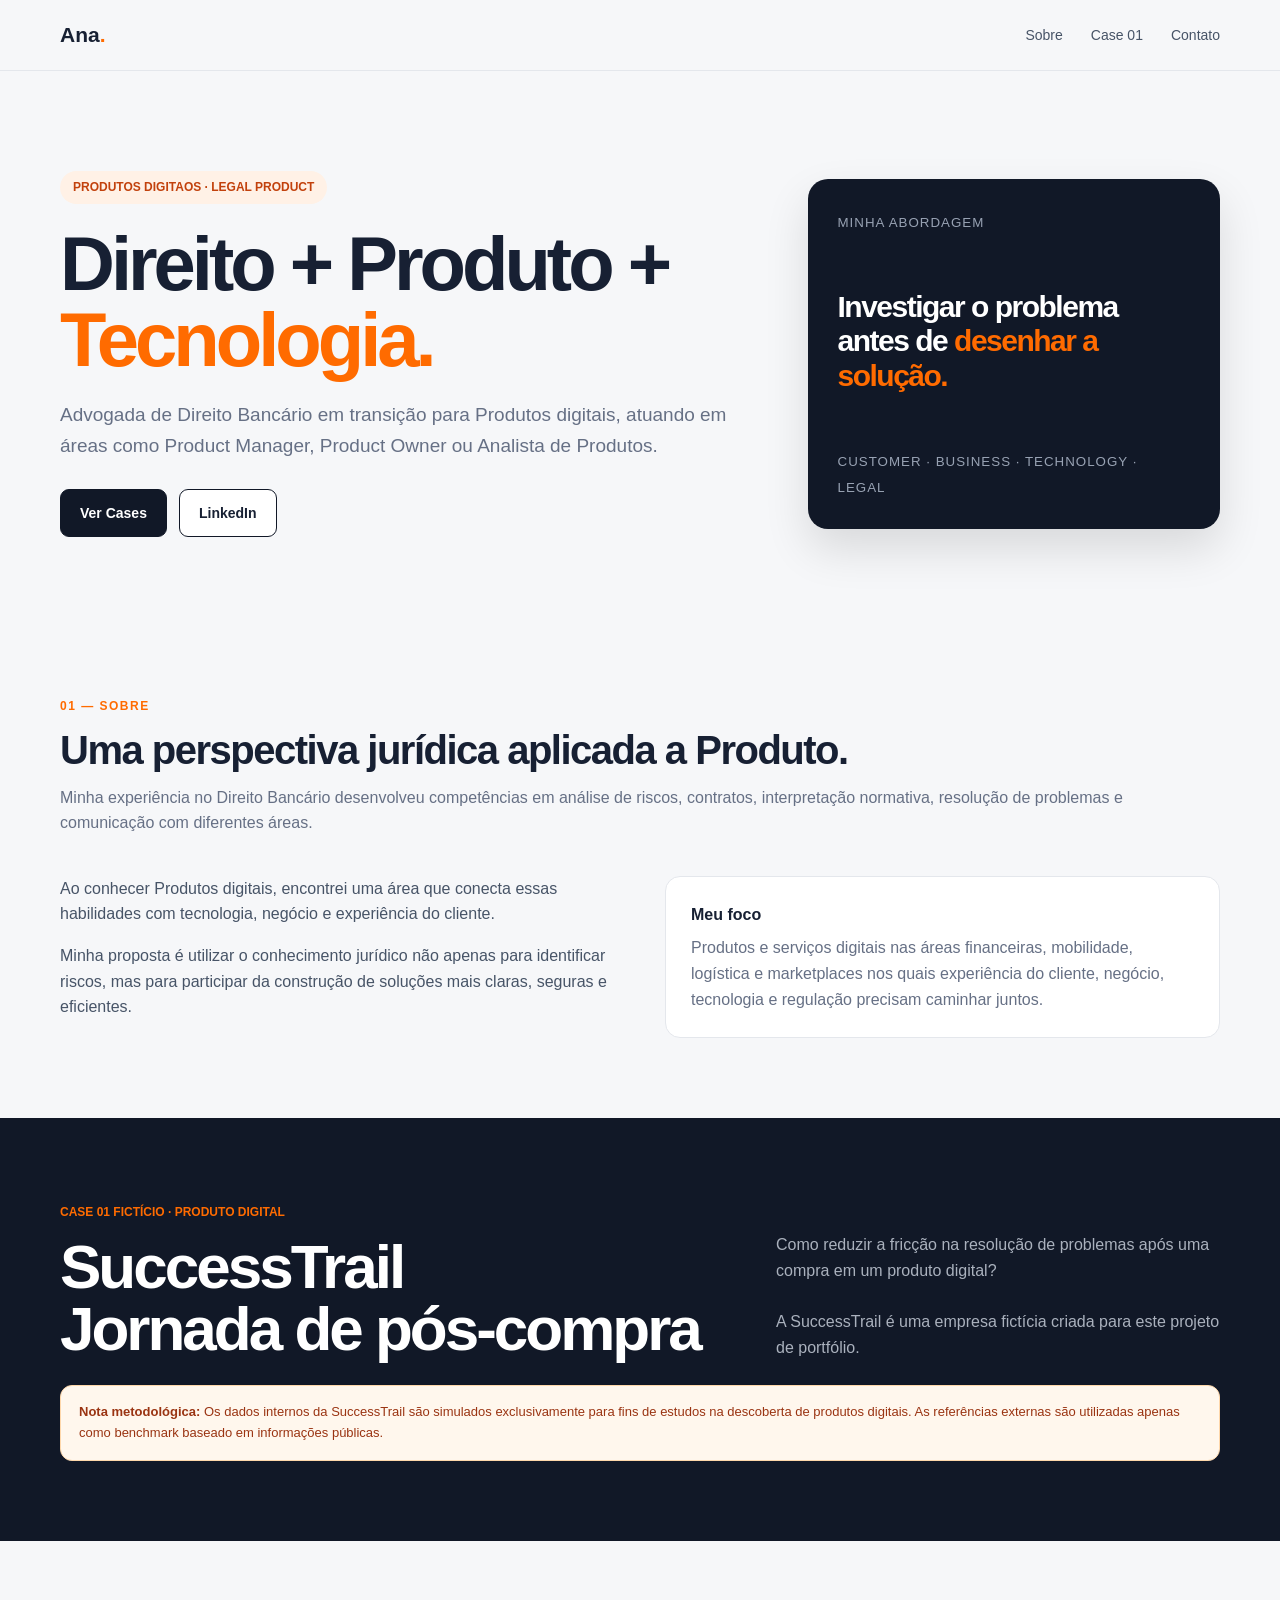
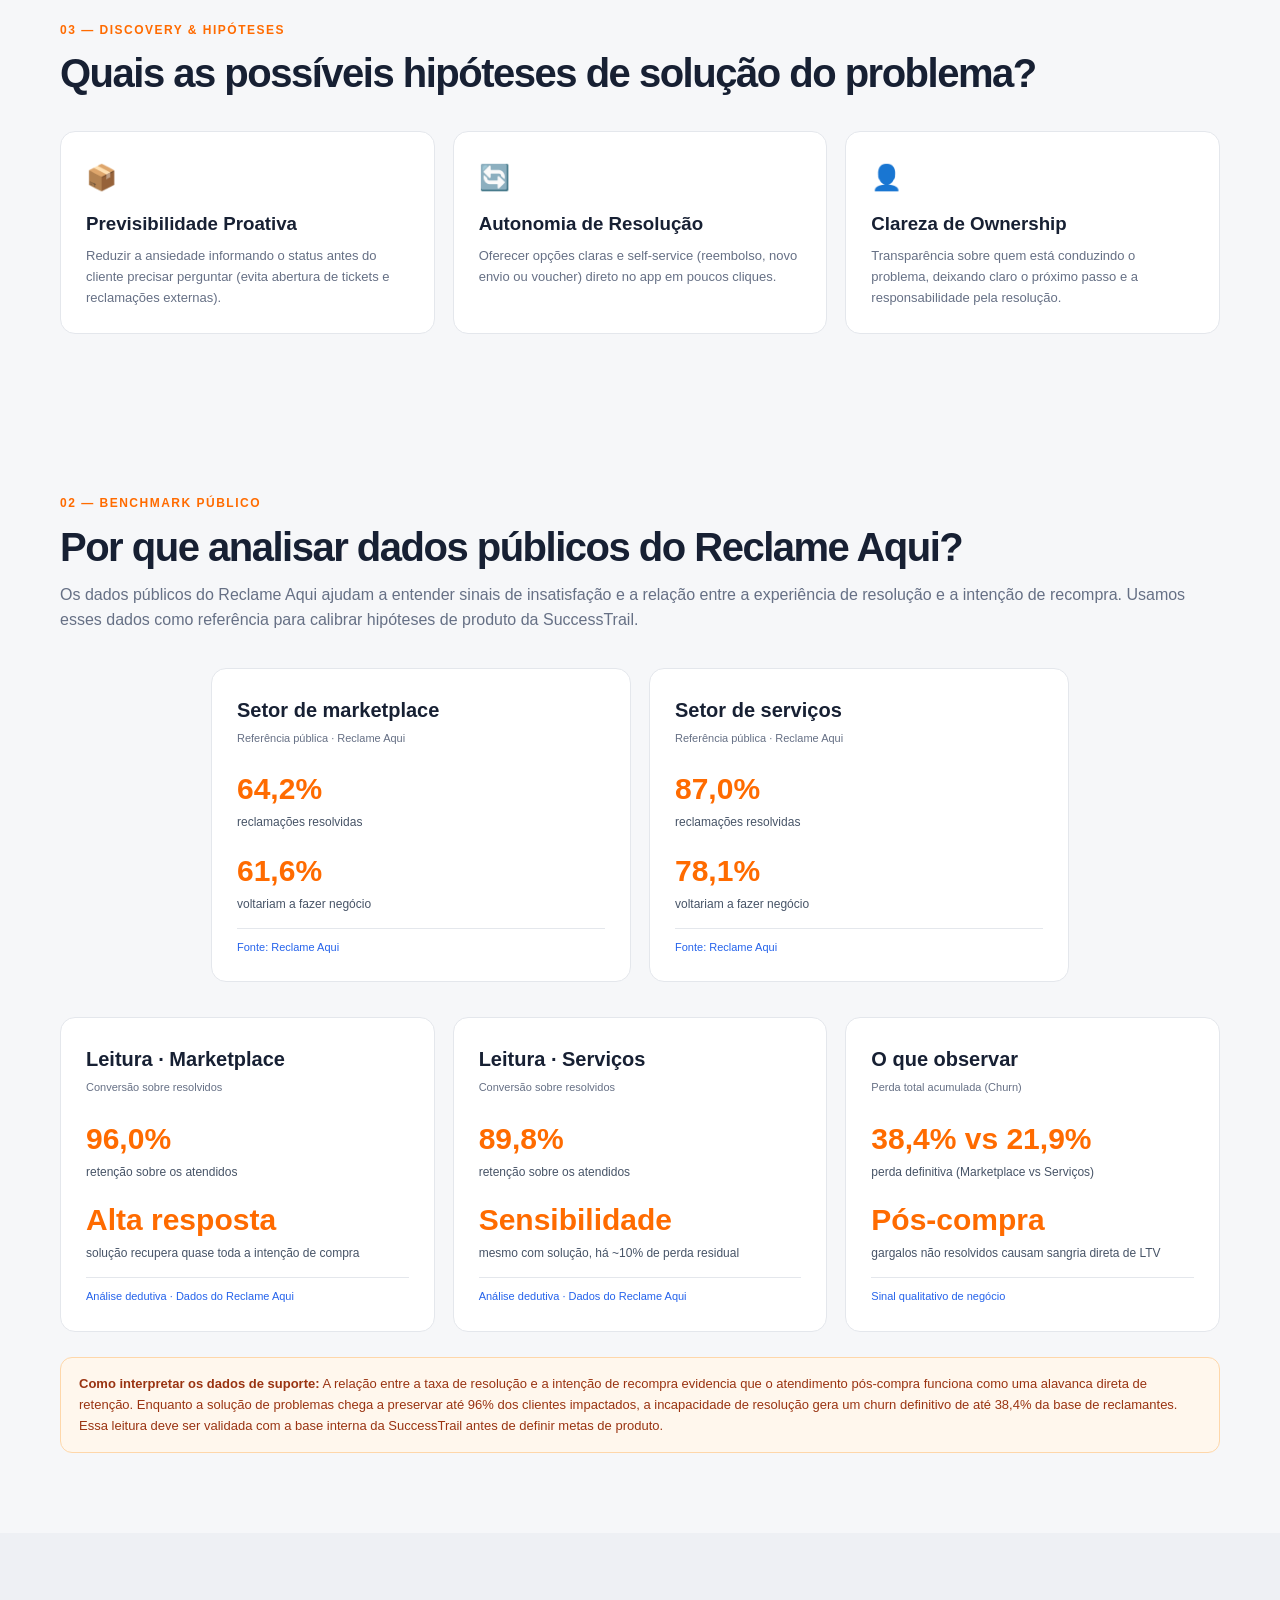
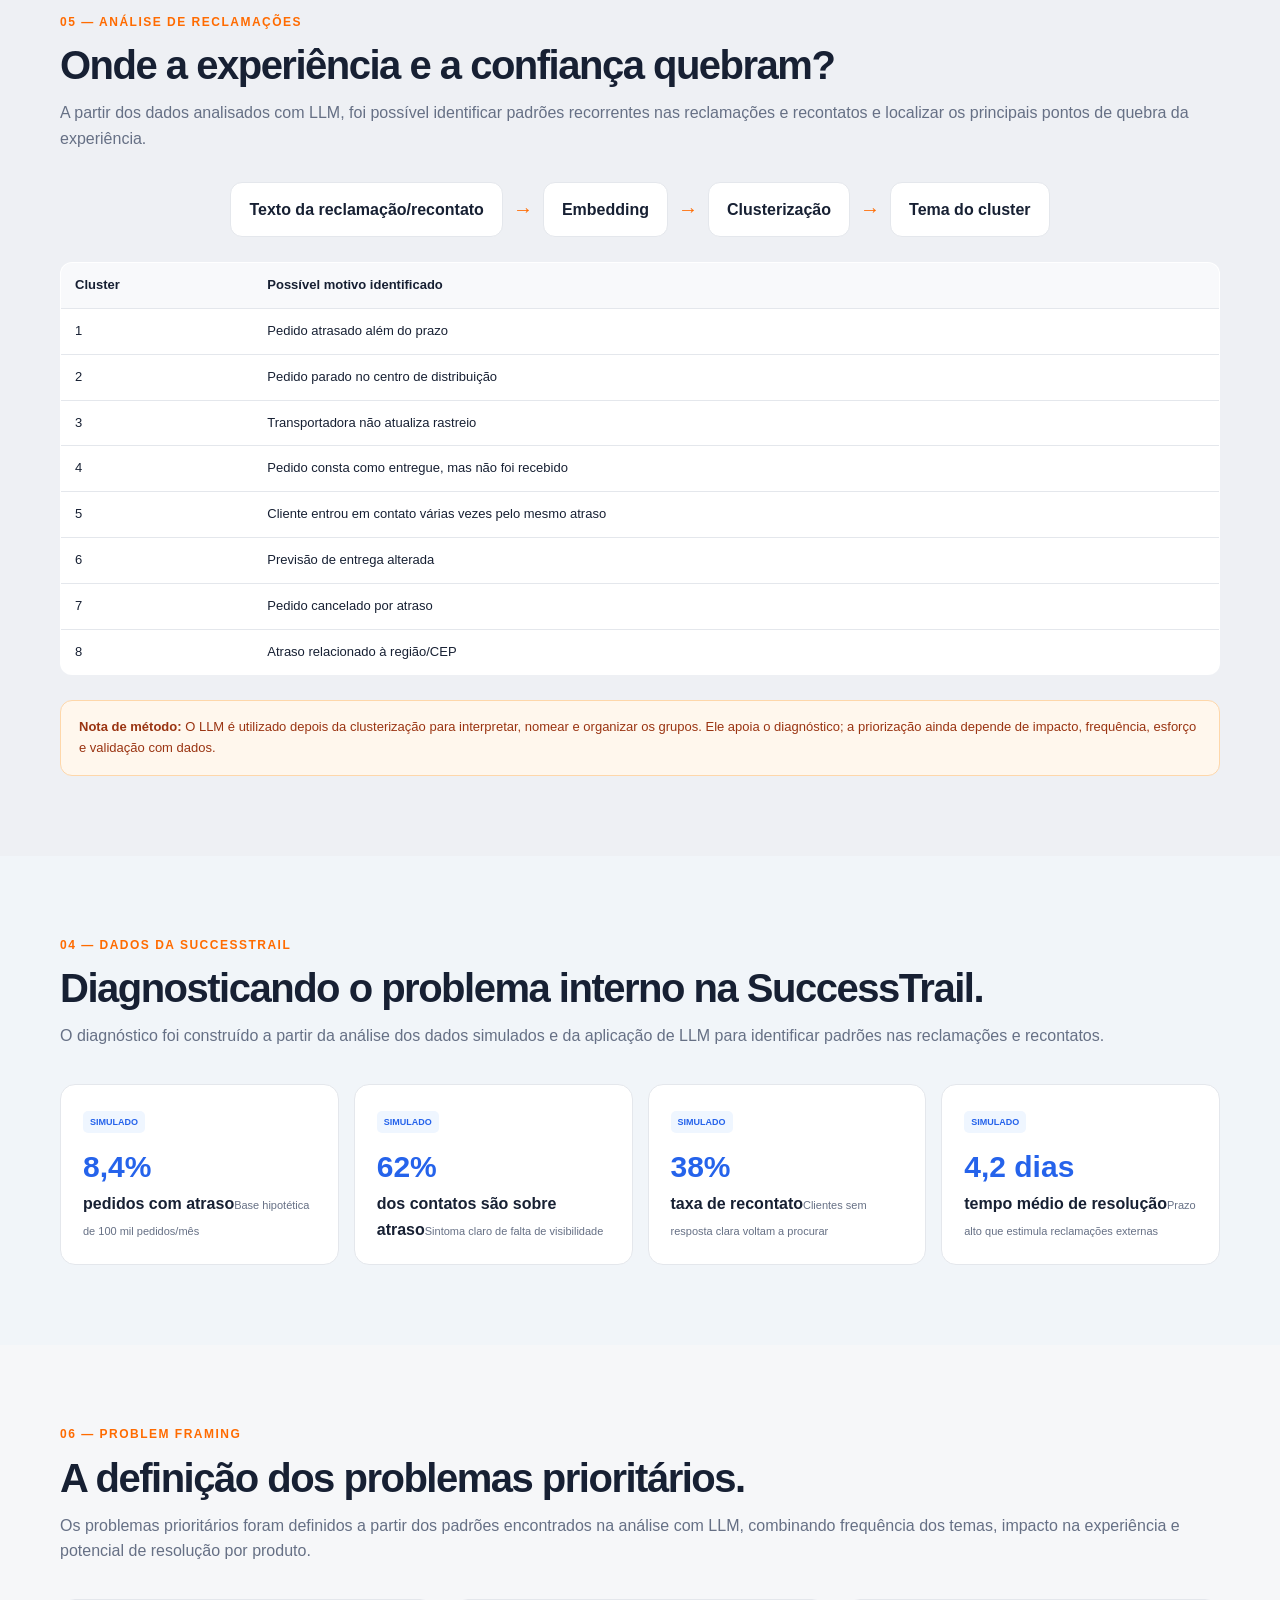
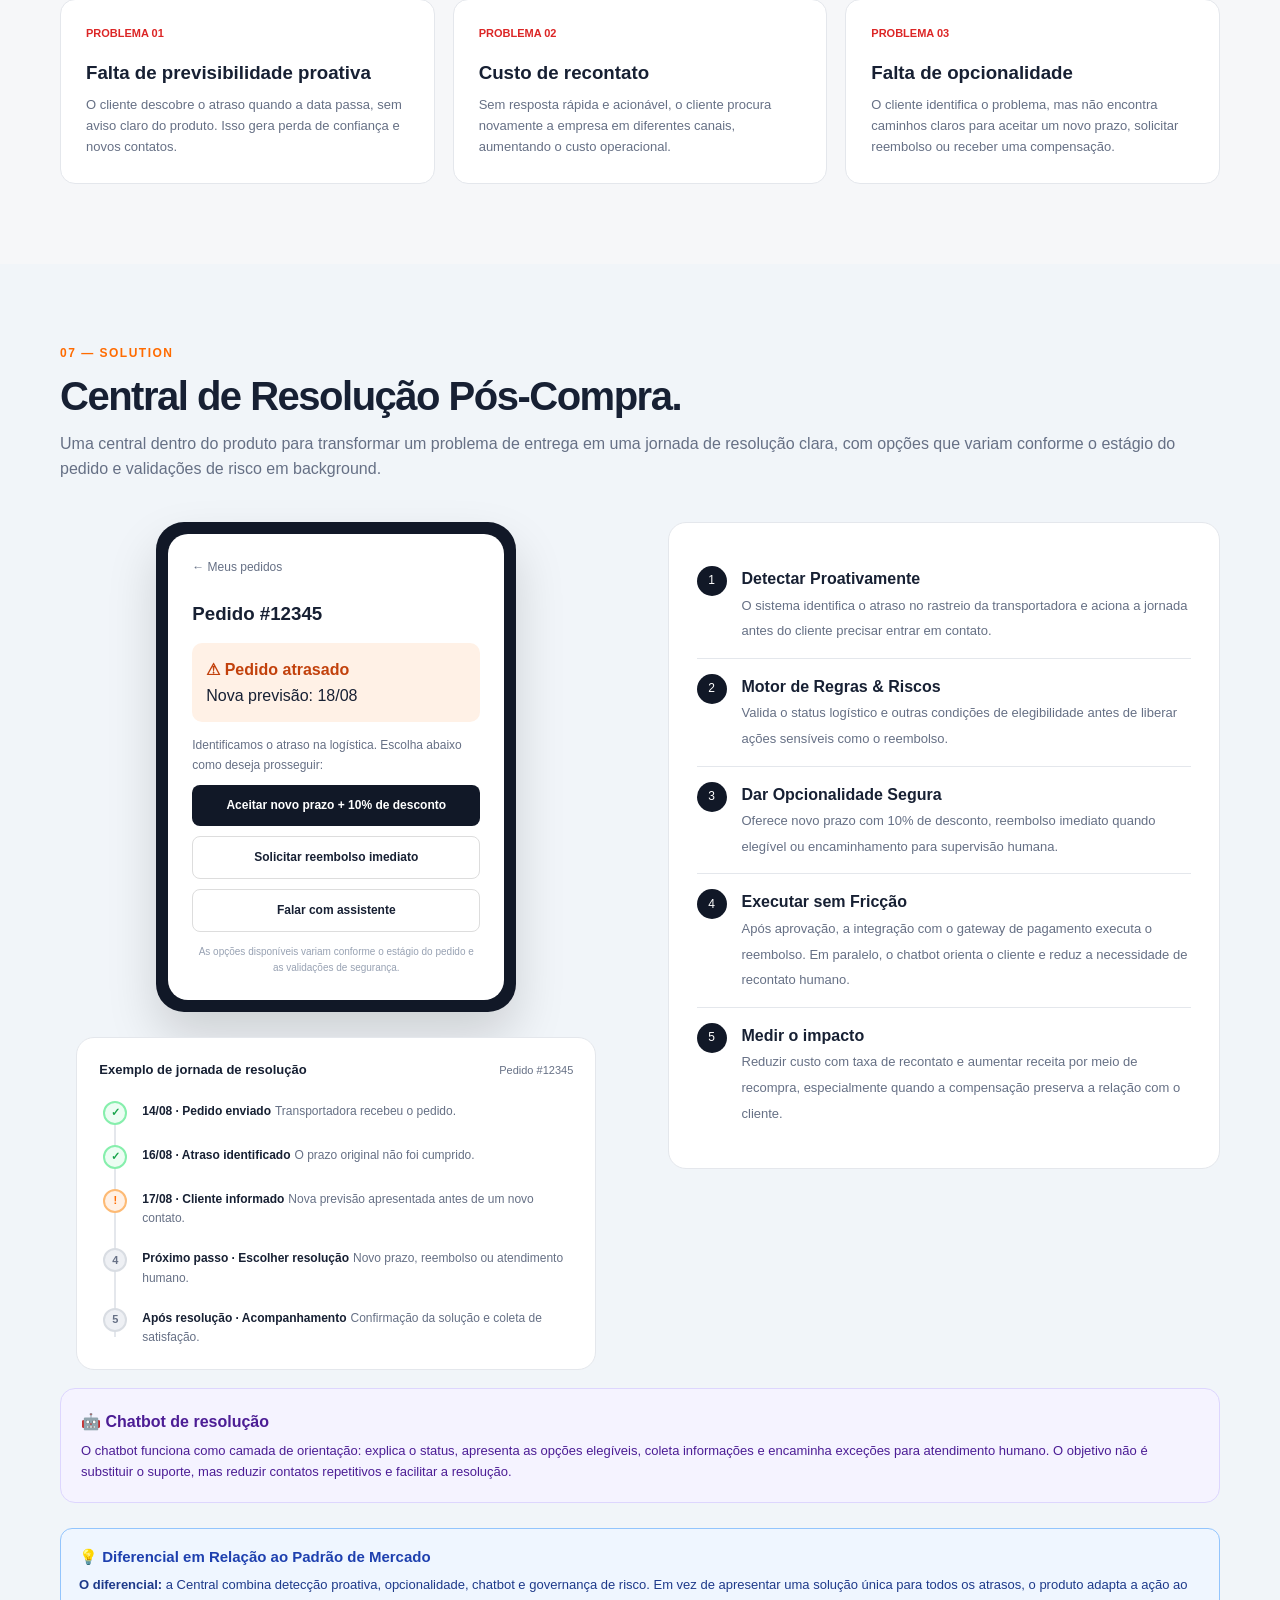
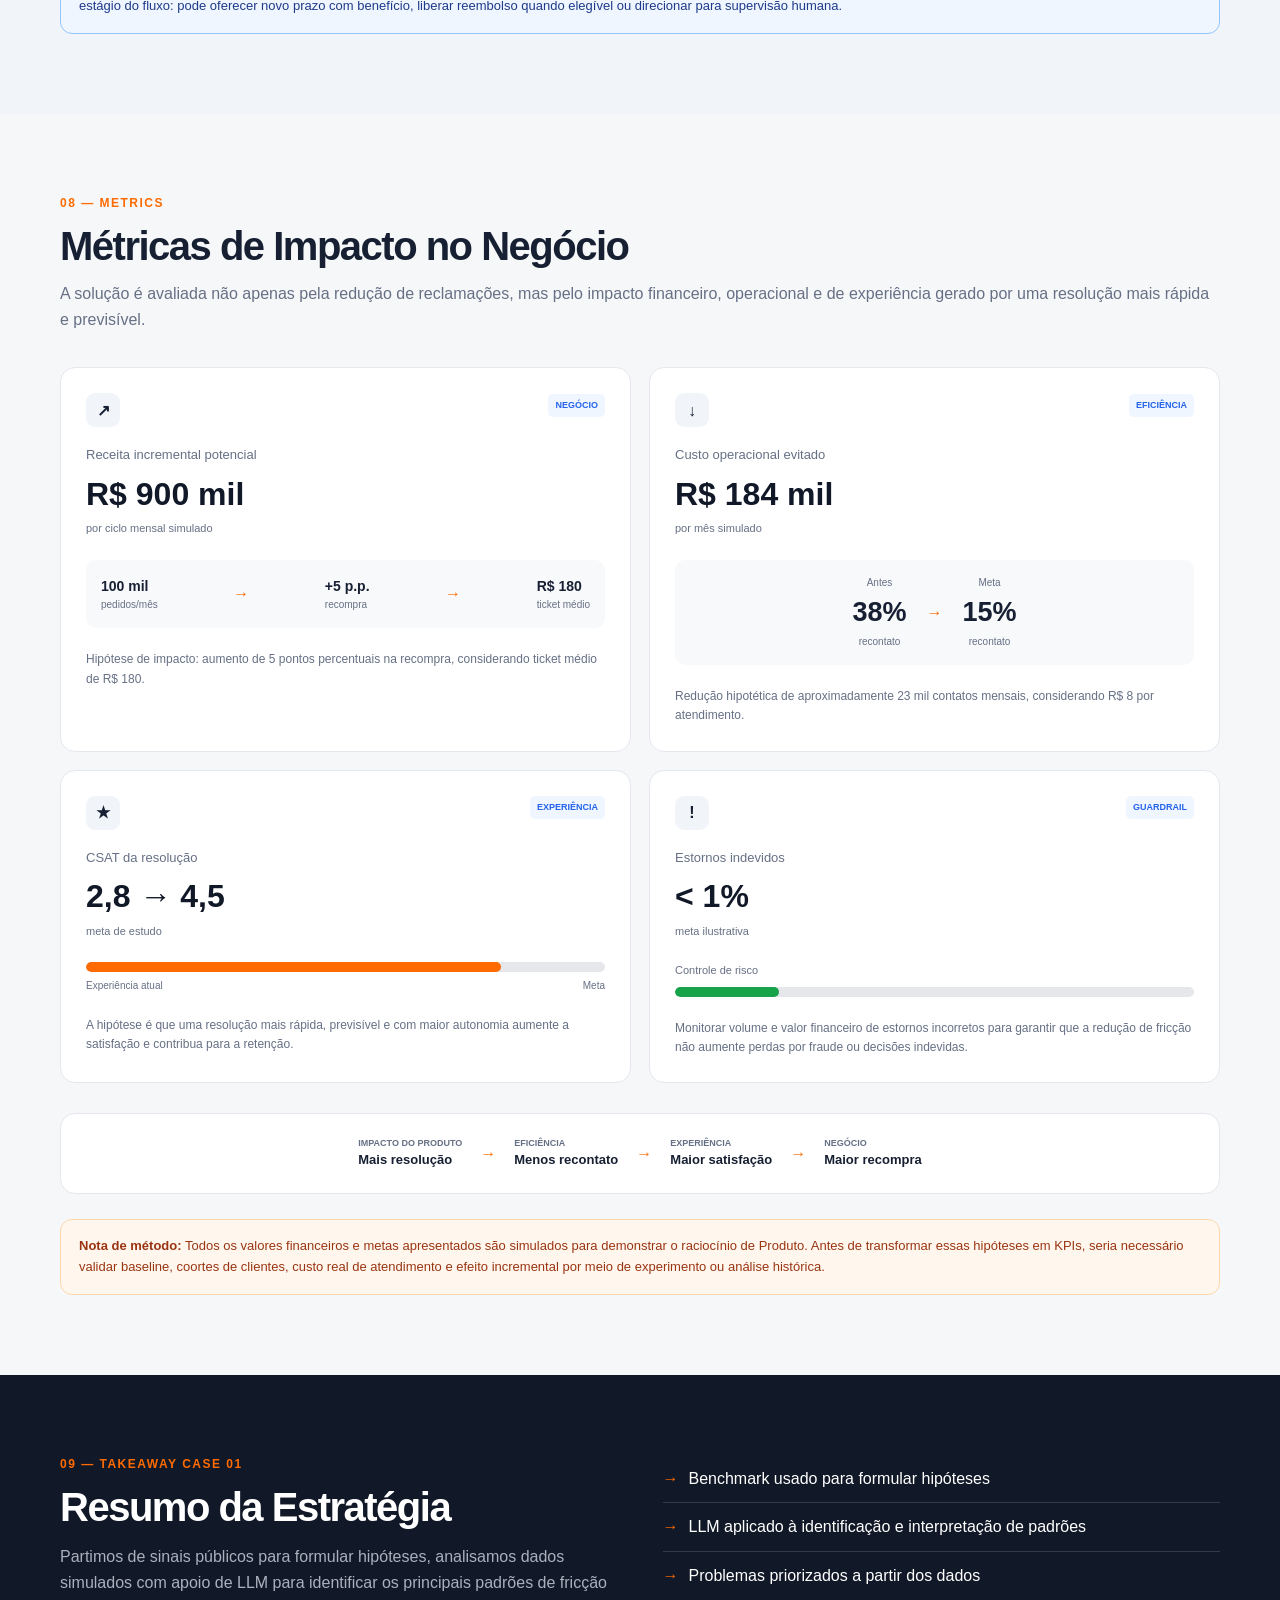
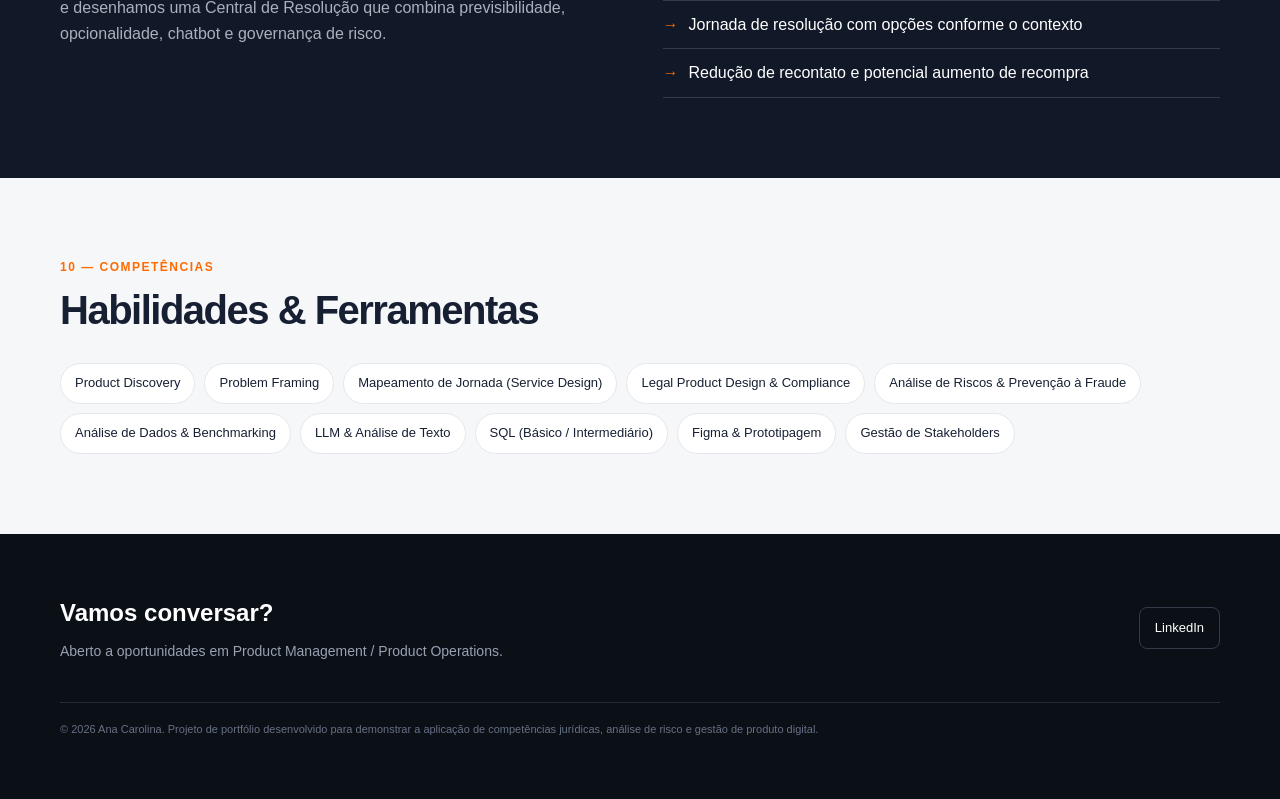
==== commit 66204bd4: "Update index.html" ====
--- a/index.html
+++ b/index.html
@@ -10,7 +10,7 @@
 
 <header><div class="container"><nav>
 <a href="#" class="logo">Ana<span>.</span></a>
-<ul class="nav-links"><li><a href="#sobre">Sobre</a></li><li><a href="#case1">Case 01</a></li><li><a href="#case2">Case 02</a></li><li><a href="#contato">Contato</a></li></ul>
+<ul class="nav-links"><li><a href="#sobre">Sobre</a></li><li><a href="#case1">Case 01</a></li><li><a href="#contato">Contato</a></li></ul>
 </nav></div></header>
 
 <section class="hero"><div class="container hero-grid"><div>
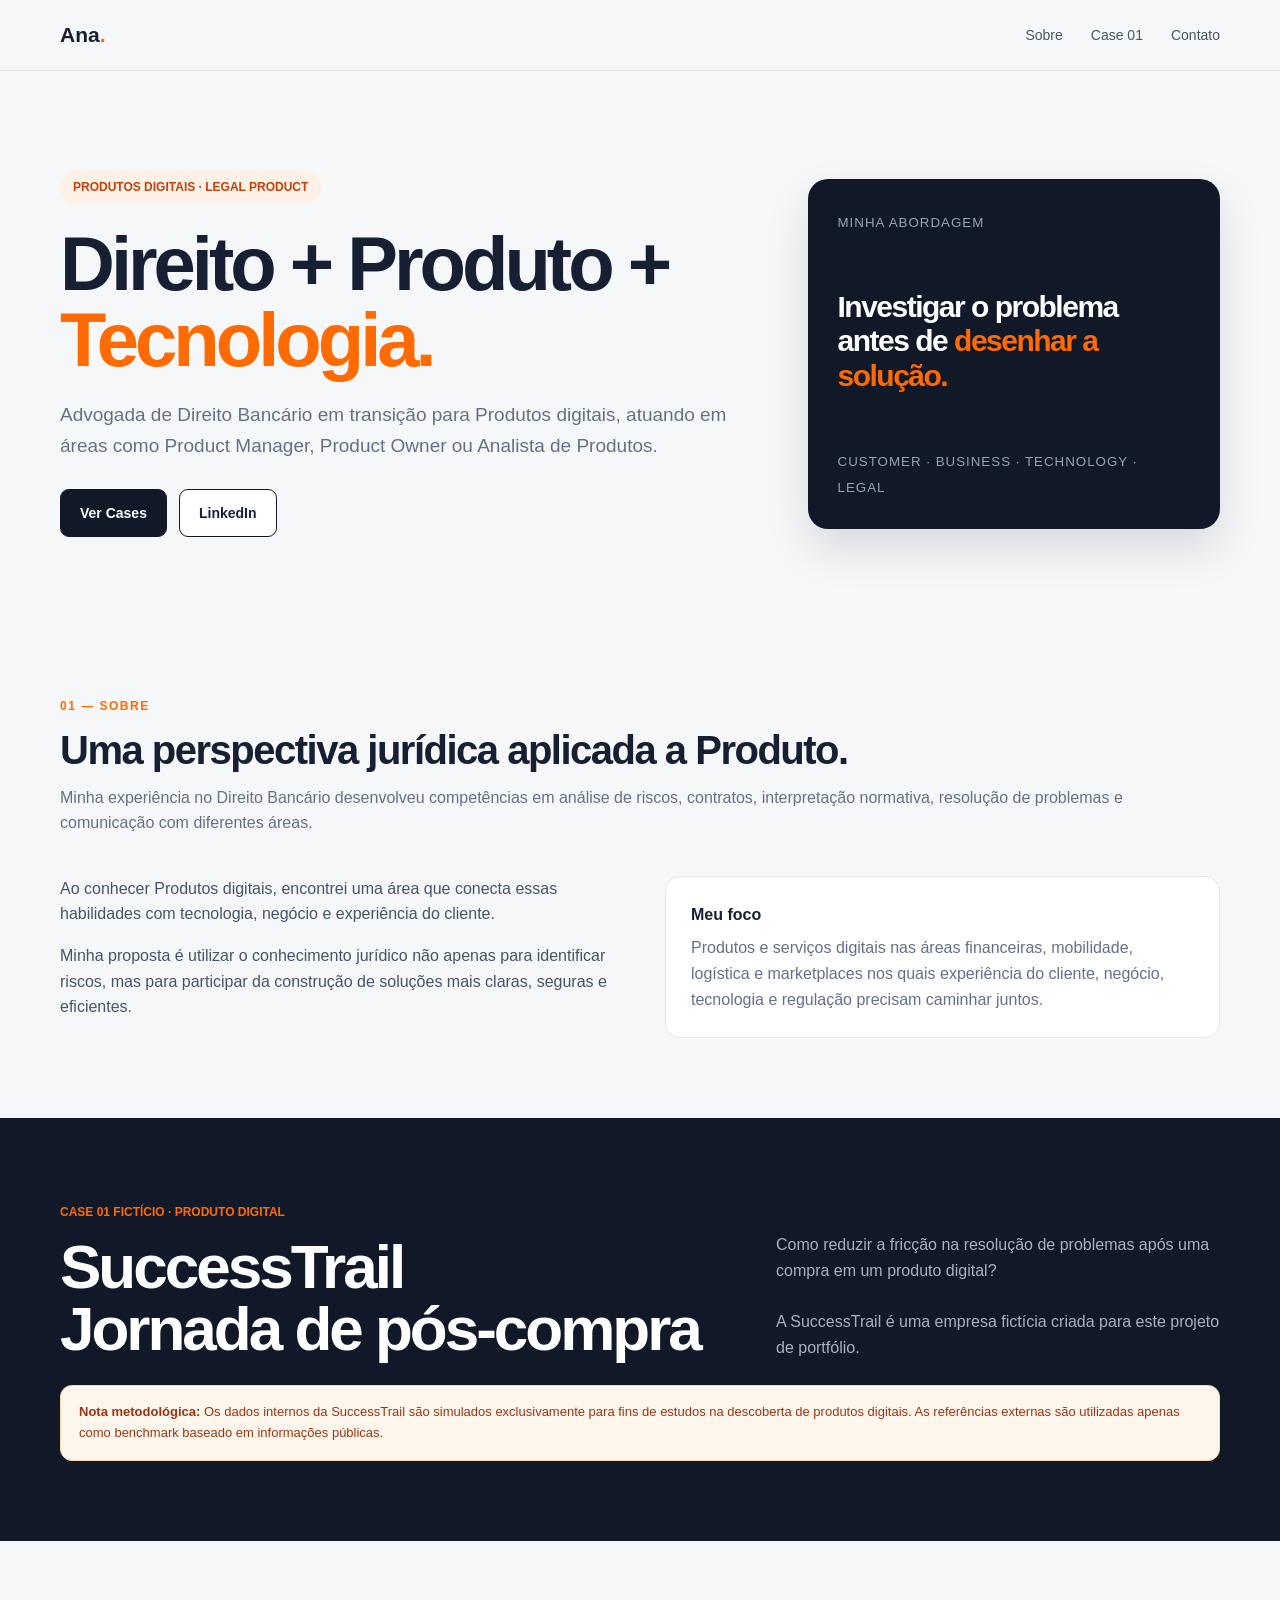
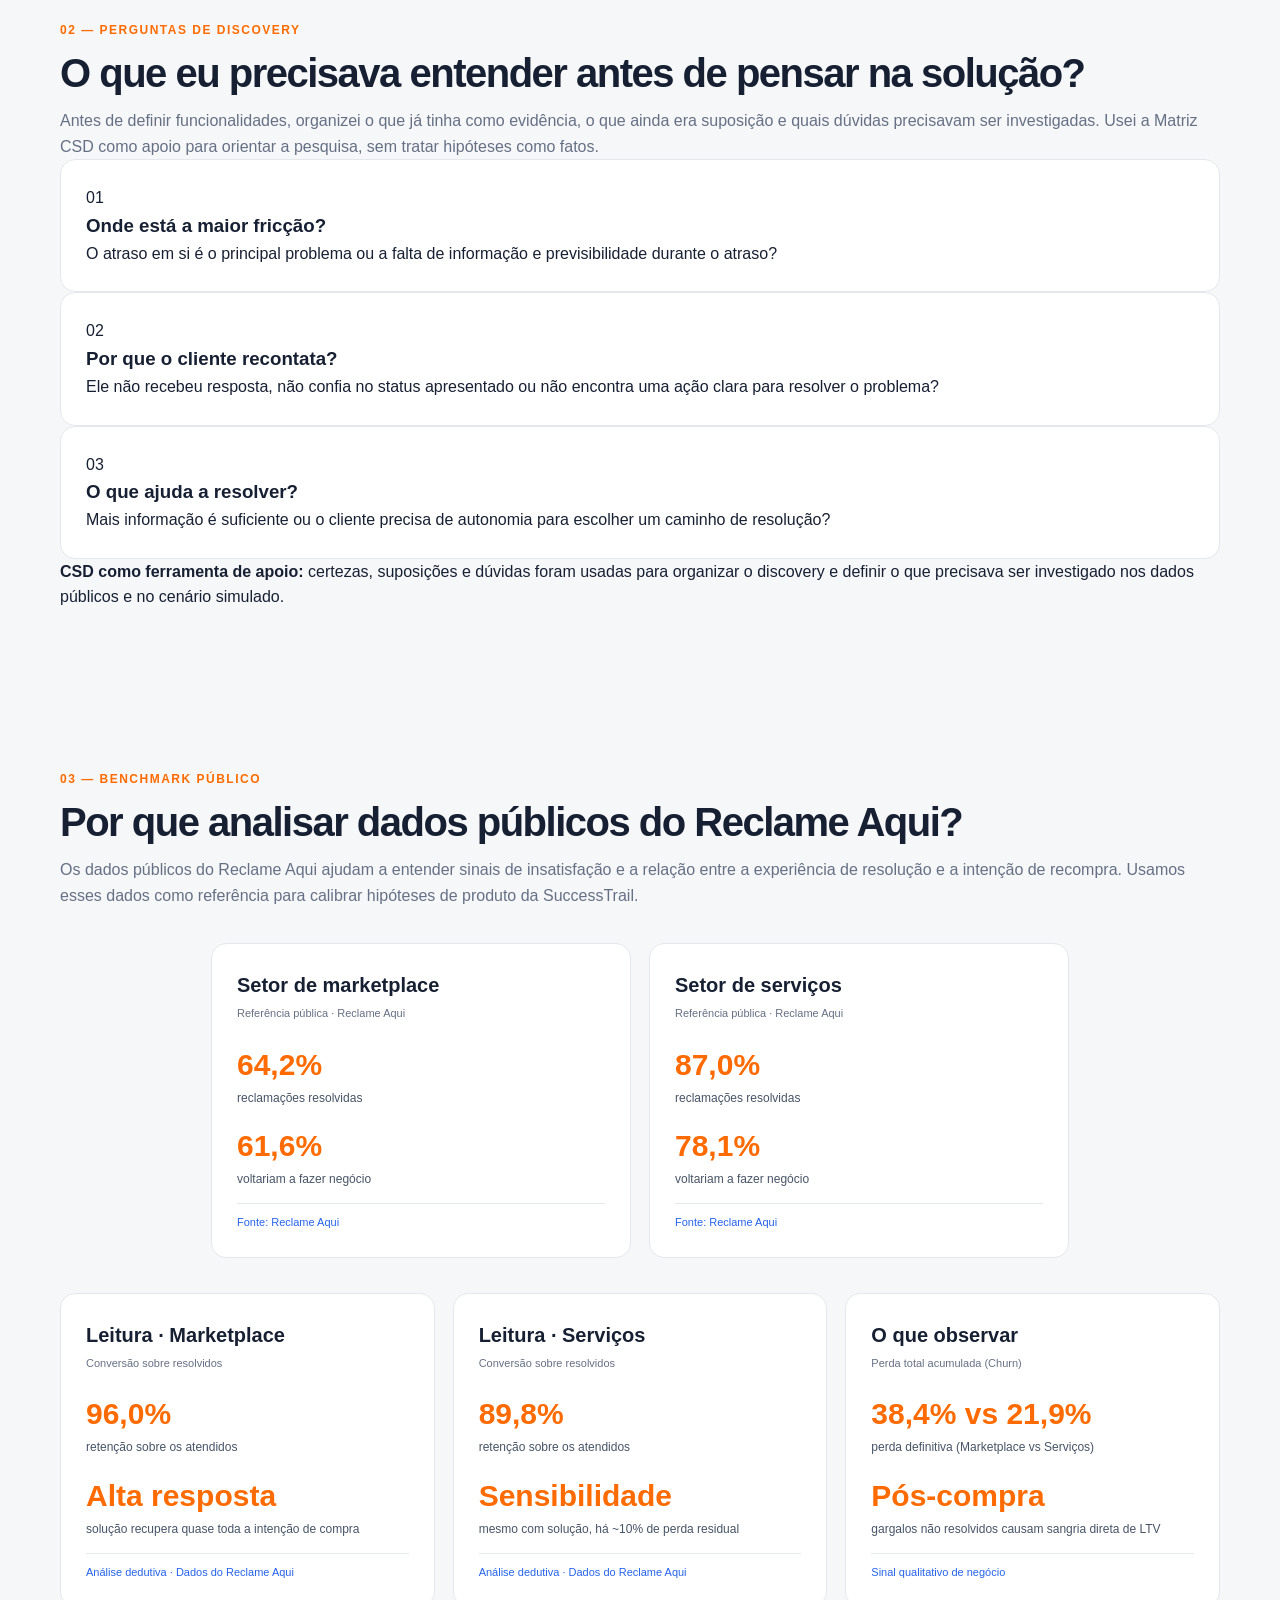
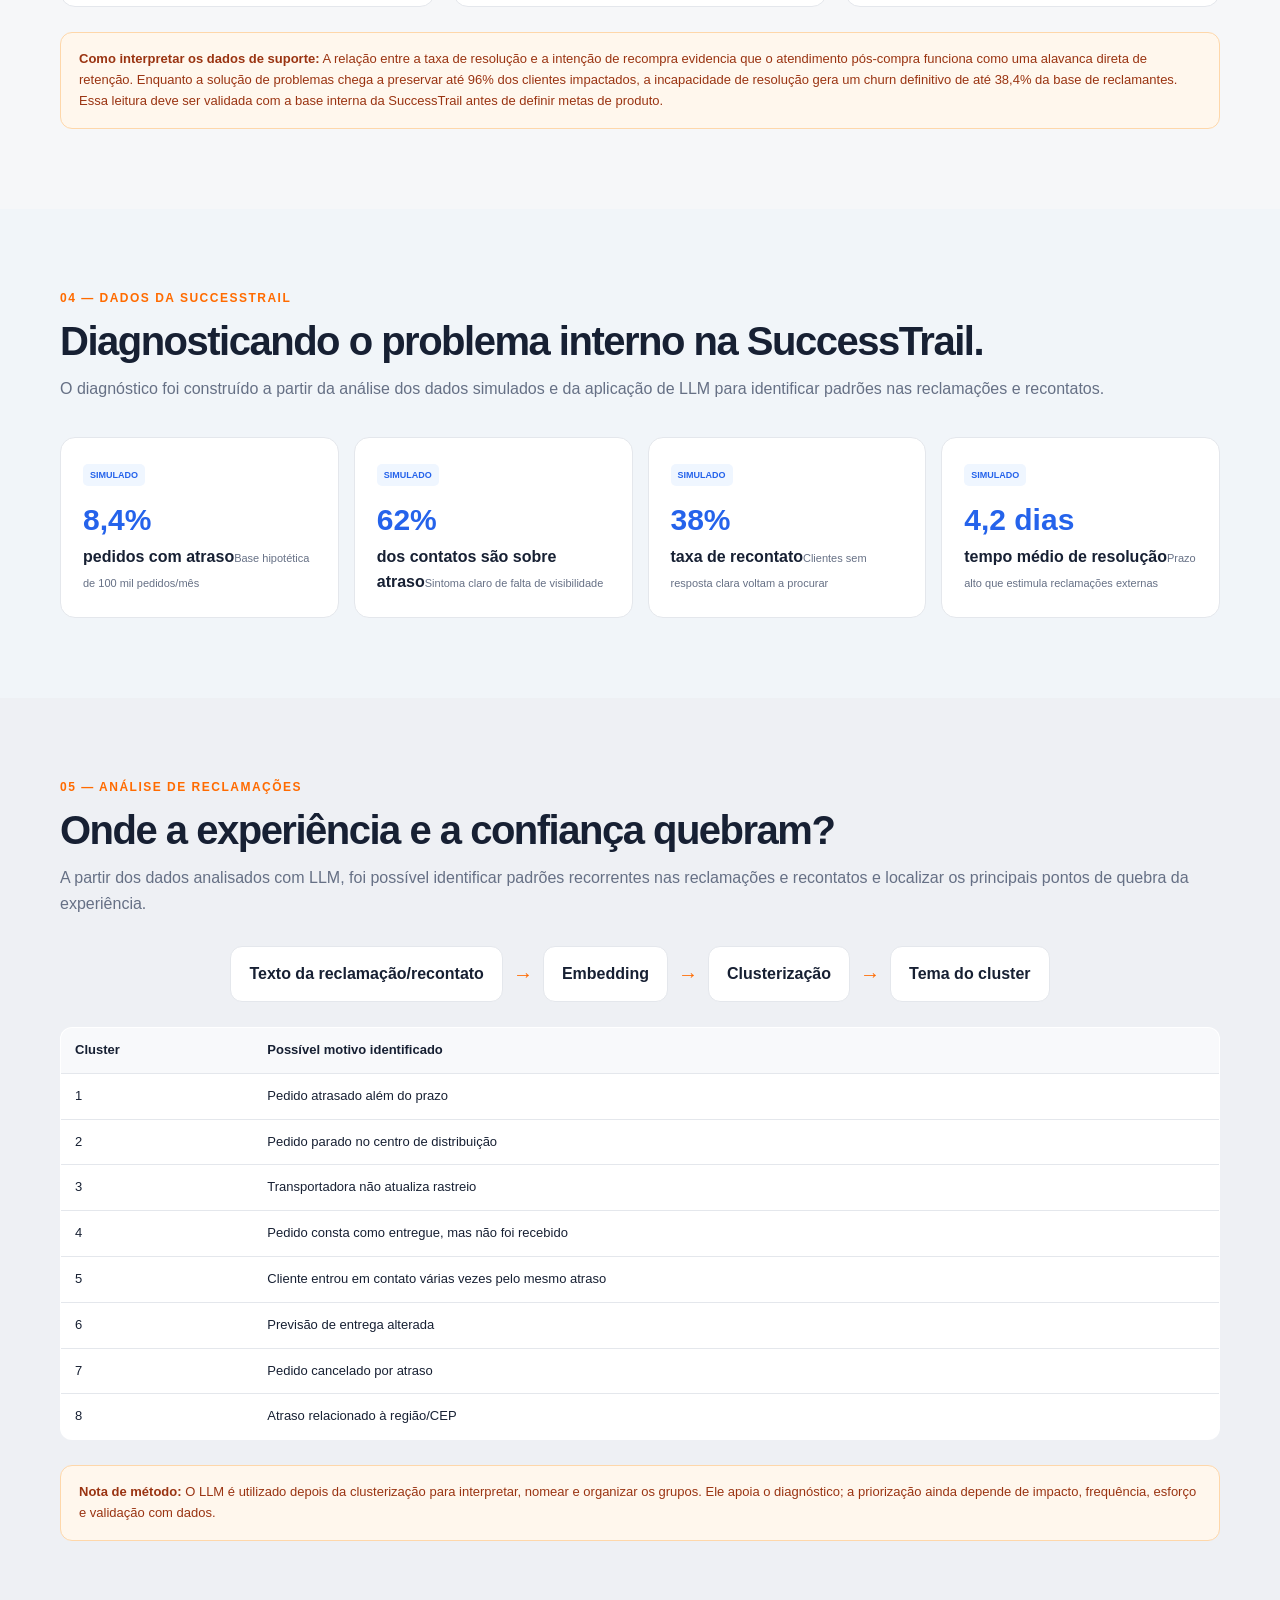
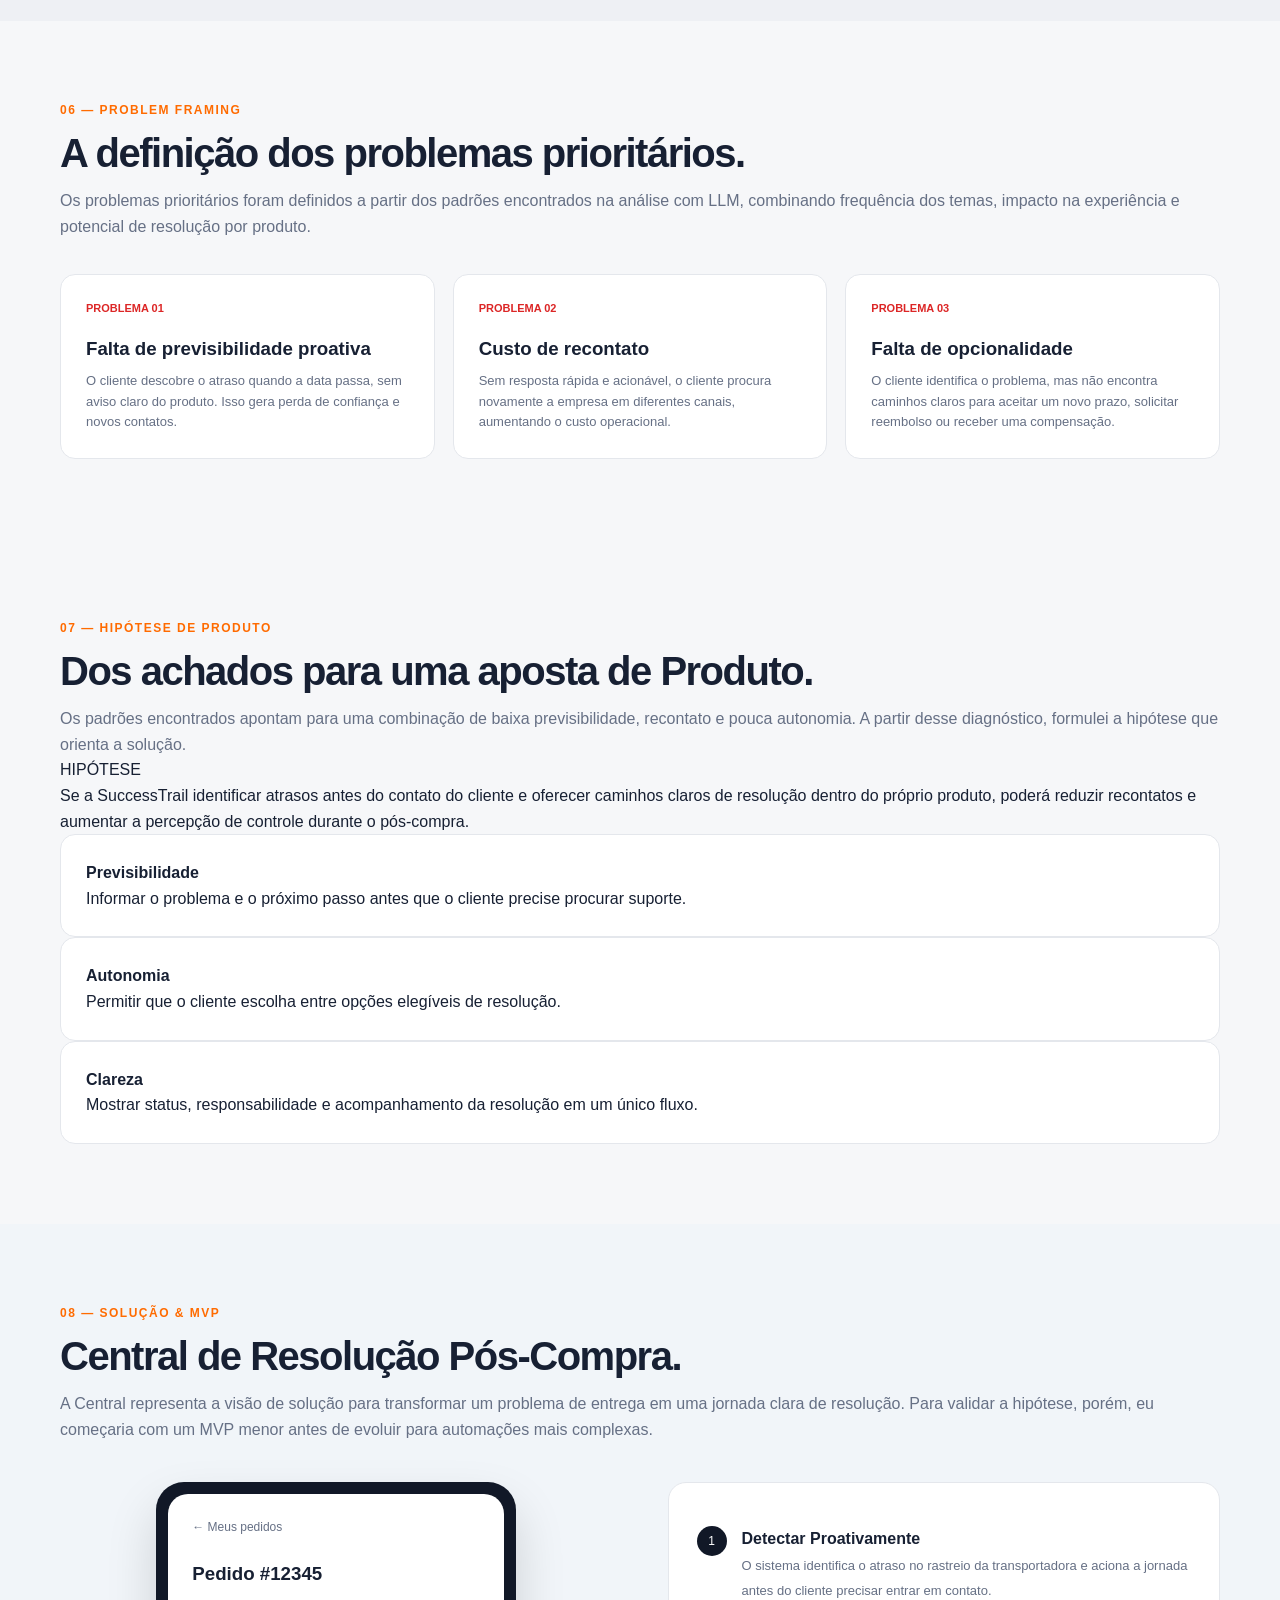
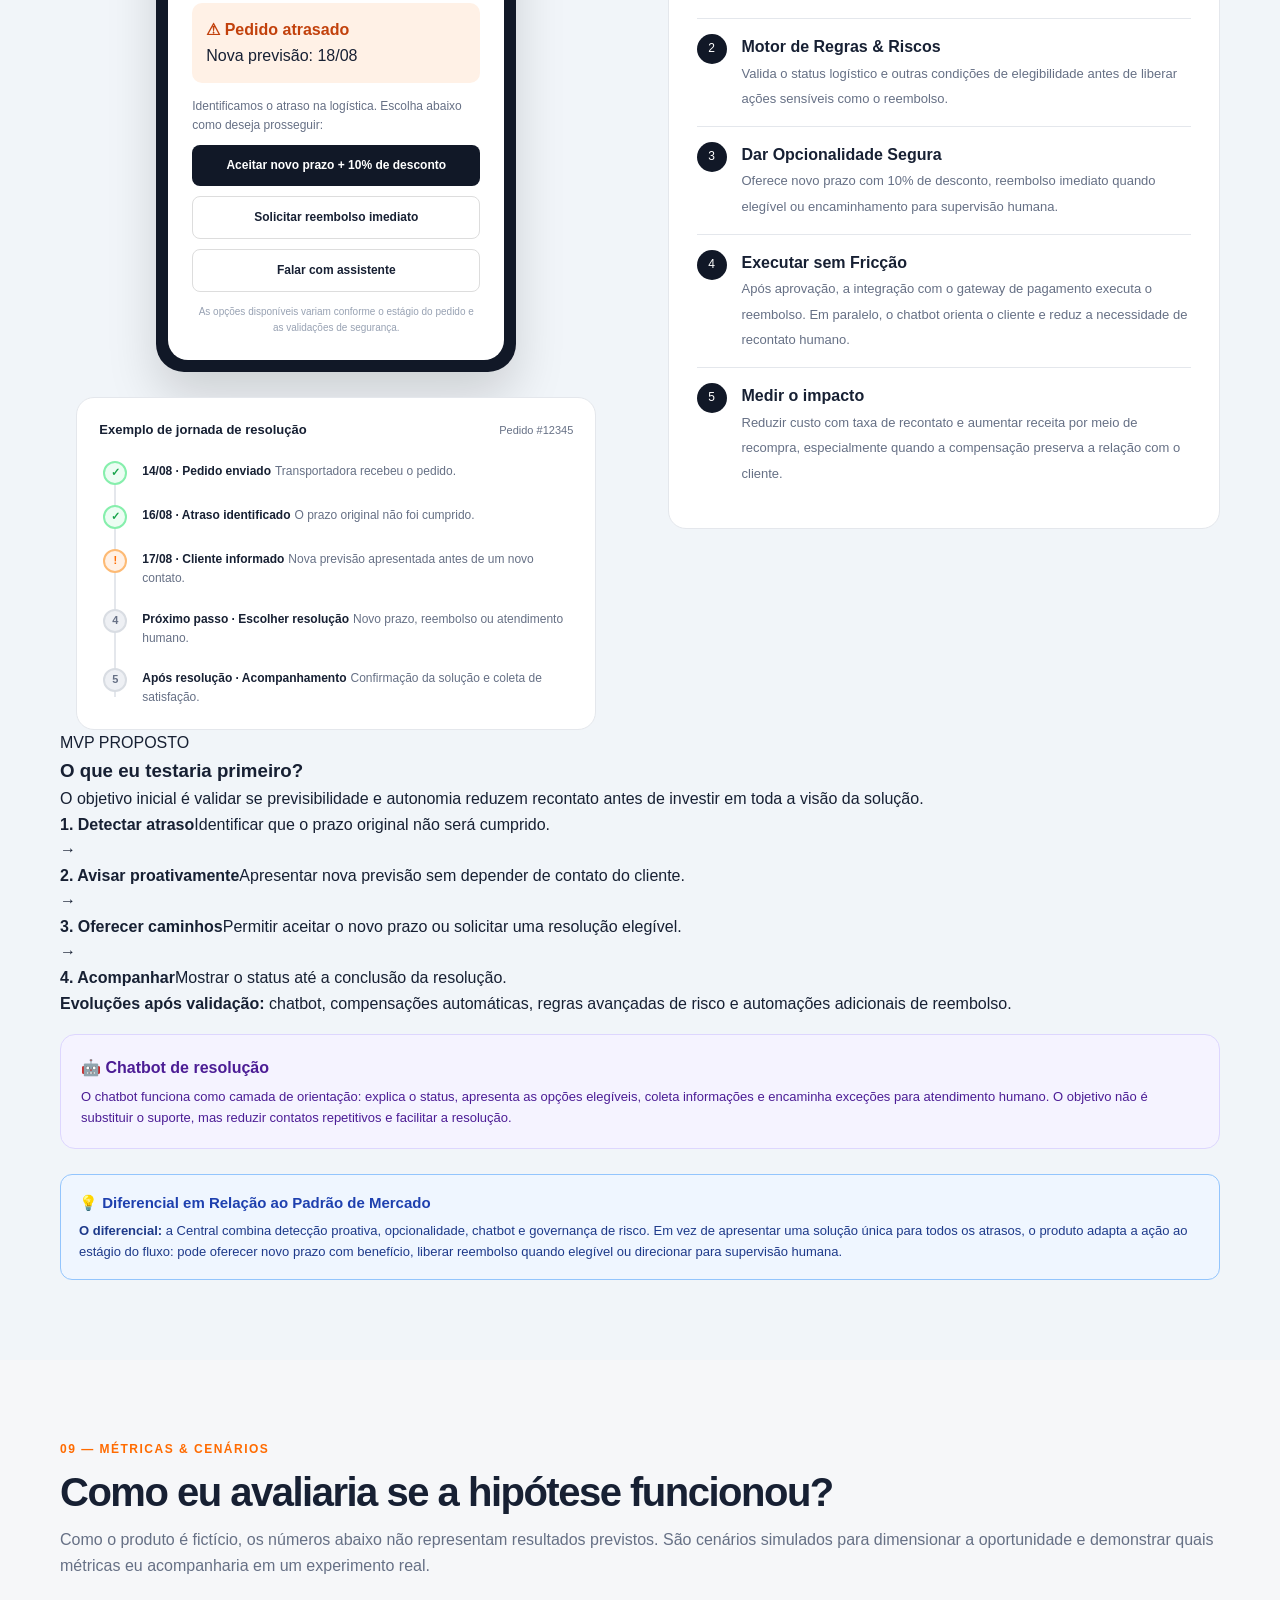
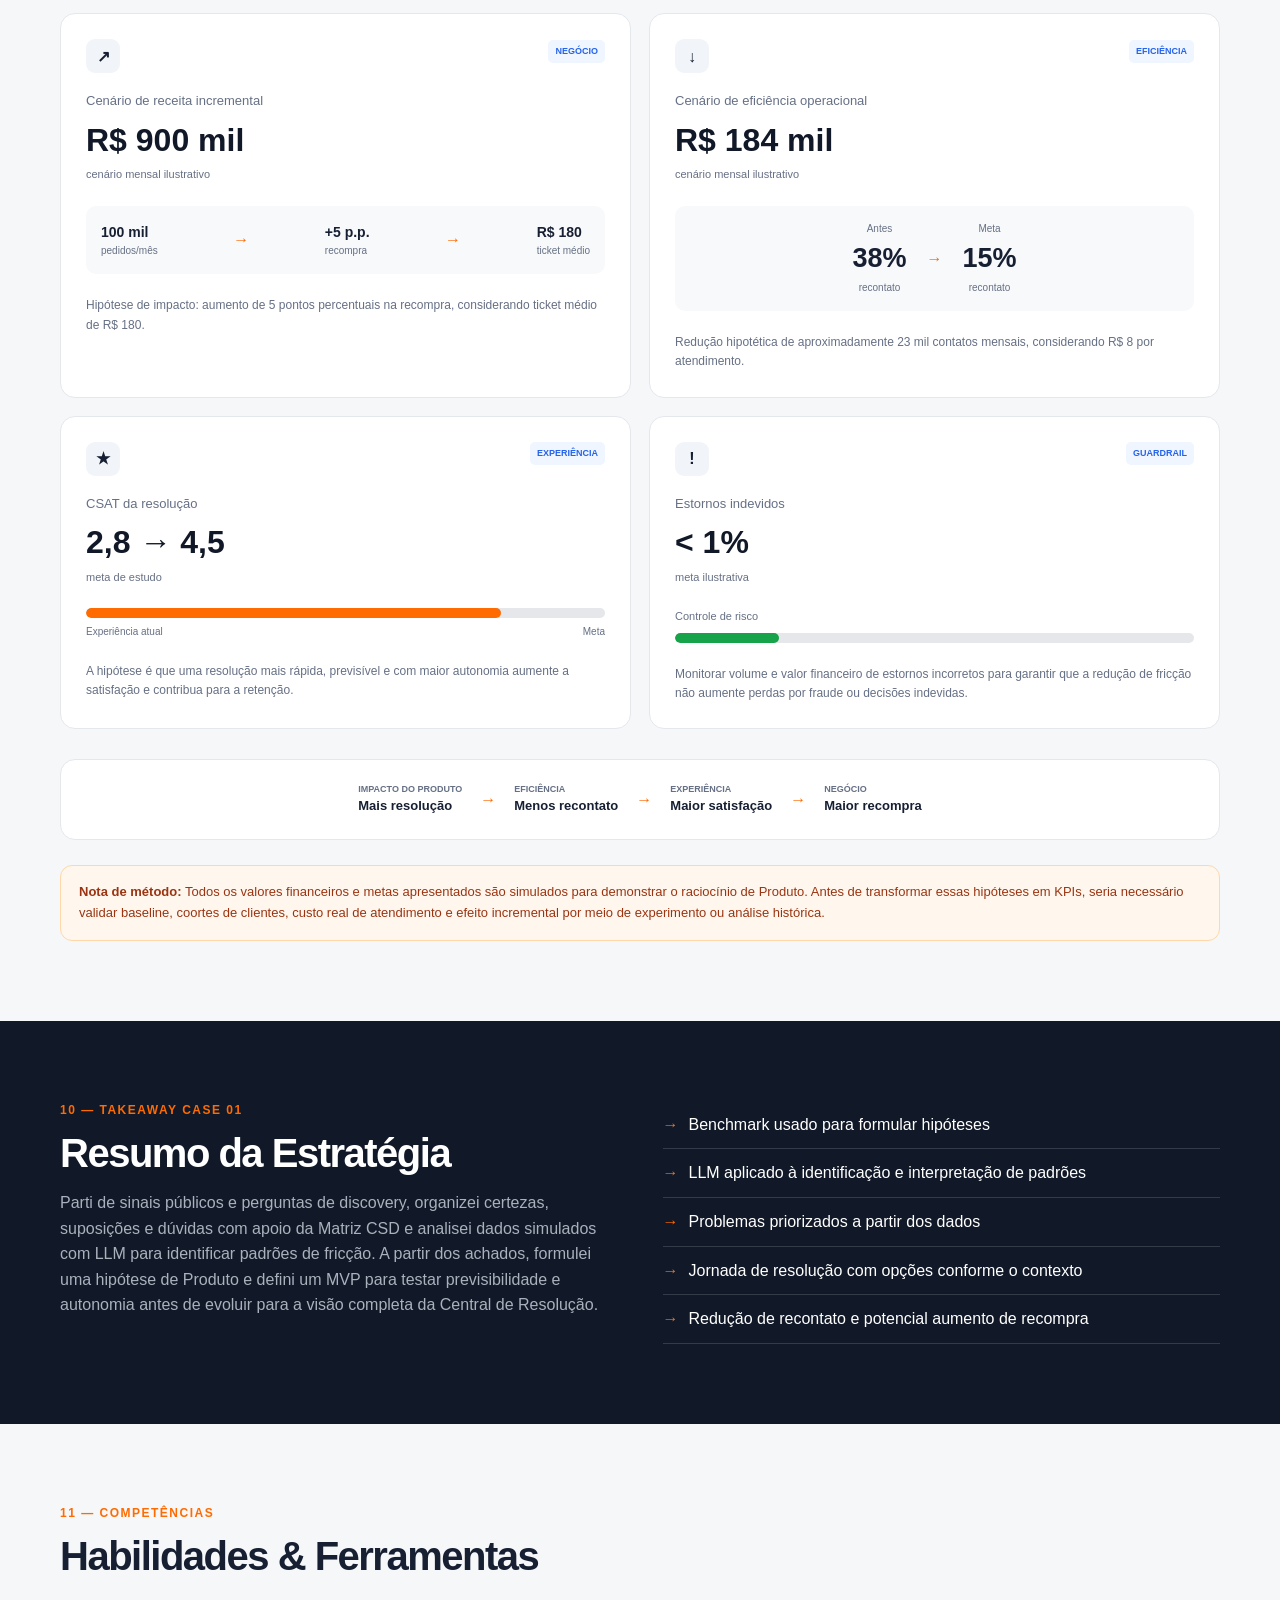
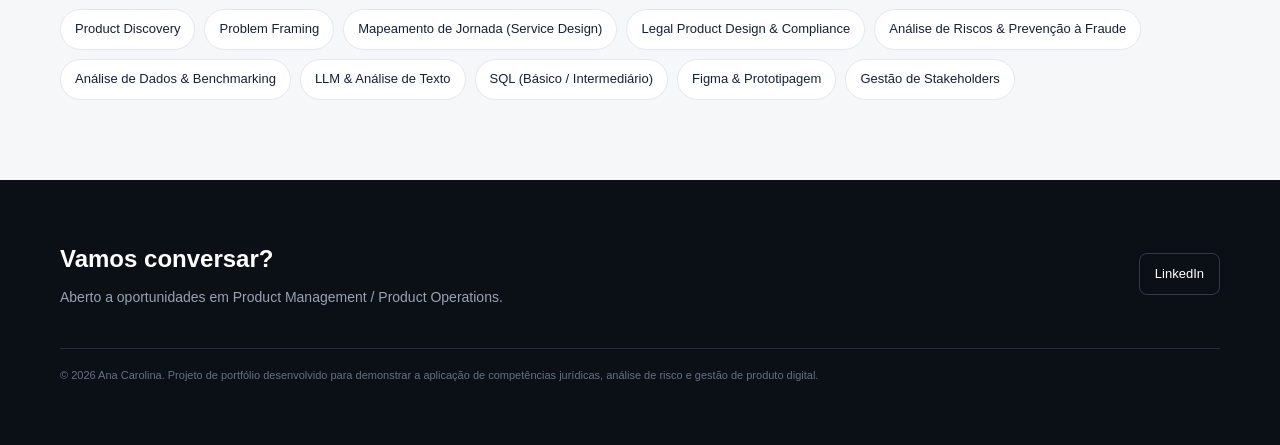
==== commit 75249faa: "Update index.html" ====
--- a/index.html
+++ b/index.html
@@ -14,7 +14,7 @@
 </nav></div></header>
 
 <section class="hero"><div class="container hero-grid"><div>
-<div class="badge">PRODUTOS DIGITAOS · LEGAL PRODUCT</div>
+<div class="badge">PRODUTOS DIGITAIS · LEGAL PRODUCT</div>
 <h1>Direito + Produto + <span>Tecnologia.</span></h1>
 <p class="hero-description">Advogada de Direito Bancário em transição para Produtos digitais, atuando em áreas como Product Manager, Product Owner ou Analista de Produtos.</p>
 <div class="buttons"><a href="#case1" class="button primary">Ver Cases</a><a href="https://www.linkedin.com/in/ana-carolina-vieira-2a7933201/" target="_blank" class="button secondary">LinkedIn</a></div>
@@ -38,15 +38,19 @@
 </div></section>
 
 <section><div class="container">
-<div class="section-label">03 — Discovery & Hipóteses</div><h2>Quais as possíveis hipóteses de solução do problema?</h2>
-<div class="pattern-grid">
-<div class="card pattern"><div class="pattern-icon">📦</div><h3>Previsibilidade Proativa</h3><p>Reduzir a ansiedade informando o status antes do cliente precisar perguntar (evita abertura de tickets e reclamações externas).</p></div>
-<div class="card pattern"><div class="pattern-icon">🔄</div><h3>Autonomia de Resolução</h3><p>Oferecer opções claras e self-service (reembolso, novo envio ou voucher) direto no app em poucos cliques.</p></div>
-<div class="card pattern"><div class="pattern-icon">👤</div><h3>Clareza de Ownership</h3><p>Transparência sobre quem está conduzindo o problema, deixando claro o próximo passo e a responsabilidade pela resolução.</p></div>
-</div></div></section>
+<div class="section-label">02 — Perguntas de Discovery</div>
+<h2>O que eu precisava entender antes de pensar na solução?</h2>
+<p class="section-description">Antes de definir funcionalidades, organizei o que já tinha como evidência, o que ainda era suposição e quais dúvidas precisavam ser investigadas. Usei a Matriz CSD como apoio para orientar a pesquisa, sem tratar hipóteses como fatos.</p>
+<div class="discovery-grid">
+<div class="card discovery-card"><span>01</span><h3>Onde está a maior fricção?</h3><p>O atraso em si é o principal problema ou a falta de informação e previsibilidade durante o atraso?</p></div>
+<div class="card discovery-card"><span>02</span><h3>Por que o cliente recontata?</h3><p>Ele não recebeu resposta, não confia no status apresentado ou não encontra uma ação clara para resolver o problema?</p></div>
+<div class="card discovery-card"><span>03</span><h3>O que ajuda a resolver?</h3><p>Mais informação é suficiente ou o cliente precisa de autonomia para escolher um caminho de resolução?</p></div>
+</div>
+<div class="method-note"><strong>CSD como ferramenta de apoio:</strong> certezas, suposições e dúvidas foram usadas para organizar o discovery e definir o que precisava ser investigado nos dados públicos e no cenário simulado.</div>
+</div></section>
 
 <section id="benchmark"><div class="container">
-<div class="section-label">02 — Benchmark público</div><h2>Por que analisar dados públicos do Reclame Aqui?</h2>
+<div class="section-label">03 — Benchmark público</div><h2>Por que analisar dados públicos do Reclame Aqui?</h2>
 <p class="section-description">Os dados públicos do Reclame Aqui ajudam a entender sinais de insatisfação e a relação entre a experiência de resolução e a intenção de recompra. Usamos esses dados como referência para calibrar hipóteses de produto da SuccessTrail.</p>
 <div class="benchmark benchmark-top">
 <div class="card benchmark-card"><div class="company">Setor de marketplace</div><div class="company-note">Referência pública · Reclame Aqui</div><div class="benchmark-number">64,2%</div><div class="benchmark-label">reclamações resolvidas</div><div class="benchmark-number">61,6%</div><div class="benchmark-label">voltariam a fazer negócio</div><div class="benchmark-source">Fonte: Reclame Aqui</div></div>
@@ -59,6 +63,16 @@
 </div>
 <div class="notice"><strong>Como interpretar os dados de suporte:</strong> A relação entre a taxa de resolução e a intenção de recompra evidencia que o atendimento pós-compra funciona como uma alavanca direta de retenção. Enquanto a solução de problemas chega a preservar até 96% dos clientes impactados, a incapacidade de resolução gera um churn definitivo de até 38,4% da base de reclamantes. Essa leitura deve ser validada com a base interna da SuccessTrail antes de definir metas de produto.</div>
 </div></section>
+
+<section class="simulated"><div class="container">
+<div class="section-label">04 — Dados da SuccessTrail</div><h2>Diagnosticando o problema interno na SuccessTrail.</h2>
+<p class="section-description">O diagnóstico foi construído a partir da análise dos dados simulados e da aplicação de LLM para identificar padrões nas reclamações e recontatos.</p>
+<div class="simulated-grid">
+<div class="sim-card"><span class="sim-badge">SIMULADO</span><div class="number">8,4%</div><strong>pedidos com atraso</strong><small>Base hipotética de 100 mil pedidos/mês</small></div>
+<div class="sim-card"><span class="sim-badge">SIMULADO</span><div class="number">62%</div><strong>dos contatos são sobre atraso</strong><small>Sintoma claro de falta de visibilidade</small></div>
+<div class="sim-card"><span class="sim-badge">SIMULADO</span><div class="number">38%</div><strong>taxa de recontato</strong><small>Clientes sem resposta clara voltam a procurar</small></div>
+<div class="sim-card"><span class="sim-badge">SIMULADO</span><div class="number">4,2 dias</div><strong>tempo médio de resolução</strong><small>Prazo alto que estimula reclamações externas</small></div>
+</div></div></section>
 
 <section class="board-section"><div class="container">
 <div class="section-label">05 — Análise de reclamações</div><h2>Onde a experiência e a confiança quebram?</h2>
@@ -70,16 +84,6 @@
 <div class="notice"><strong>Nota de método:</strong> O LLM é utilizado depois da clusterização para interpretar, nomear e organizar os grupos. Ele apoia o diagnóstico; a priorização ainda depende de impacto, frequência, esforço e validação com dados.</div>
 </div></section>
 
-<section class="simulated"><div class="container">
-<div class="section-label">04 — Dados da SuccessTrail</div><h2>Diagnosticando o problema interno na SuccessTrail.</h2>
-<p class="section-description">O diagnóstico foi construído a partir da análise dos dados simulados e da aplicação de LLM para identificar padrões nas reclamações e recontatos.</p>
-<div class="simulated-grid">
-<div class="sim-card"><span class="sim-badge">SIMULADO</span><div class="number">8,4%</div><strong>pedidos com atraso</strong><small>Base hipotética de 100 mil pedidos/mês</small></div>
-<div class="sim-card"><span class="sim-badge">SIMULADO</span><div class="number">62%</div><strong>dos contatos são sobre atraso</strong><small>Sintoma claro de falta de visibilidade</small></div>
-<div class="sim-card"><span class="sim-badge">SIMULADO</span><div class="number">38%</div><strong>taxa de recontato</strong><small>Clientes sem resposta clara voltam a procurar</small></div>
-<div class="sim-card"><span class="sim-badge">SIMULADO</span><div class="number">4,2 dias</div><strong>tempo médio de resolução</strong><small>Prazo alto que estimula reclamações externas</small></div>
-</div></div></section>
-
 <section><div class="container">
 <div class="section-label">06 — Problem Framing</div><h2>A definição dos problemas prioritários.</h2>
 <p class="section-description">Os problemas prioritários foram definidos a partir dos padrões encontrados na análise com LLM, combinando frequência dos temas, impacto na experiência e potencial de resolução por produto.</p>
@@ -89,9 +93,20 @@
 <div class="card problem-card"><div class="number">PROBLEMA 03</div><h3>Falta de opcionalidade</h3><p>O cliente identifica o problema, mas não encontra caminhos claros para aceitar um novo prazo, solicitar reembolso ou receber uma compensação.</p></div>
 </div></div></section>
 
+<section class="hypothesis-section"><div class="container">
+<div class="section-label">07 — Hipótese de Produto</div>
+<h2>Dos achados para uma aposta de Produto.</h2>
+<p class="section-description">Os padrões encontrados apontam para uma combinação de baixa previsibilidade, recontato e pouca autonomia. A partir desse diagnóstico, formulei a hipótese que orienta a solução.</p>
+<div class="hypothesis-box"><span>HIPÓTESE</span><p>Se a SuccessTrail identificar atrasos antes do contato do cliente e oferecer caminhos claros de resolução dentro do próprio produto, poderá reduzir recontatos e aumentar a percepção de controle durante o pós-compra.</p></div>
+<div class="bet-grid">
+<div class="card bet-card"><strong>Previsibilidade</strong><p>Informar o problema e o próximo passo antes que o cliente precise procurar suporte.</p></div>
+<div class="card bet-card"><strong>Autonomia</strong><p>Permitir que o cliente escolha entre opções elegíveis de resolução.</p></div>
+<div class="card bet-card"><strong>Clareza</strong><p>Mostrar status, responsabilidade e acompanhamento da resolução em um único fluxo.</p></div>
+</div></div></section>
+
 <section class="solution"><div class="container">
-<div class="section-label">07 — Solution</div><h2>Central de Resolução Pós-Compra.</h2>
-<p class="section-description">Uma central dentro do produto para transformar um problema de entrega em uma jornada de resolução clara, com opções que variam conforme o estágio do pedido e validações de risco em background.</p>
+<div class="section-label">08 — Solução & MVP</div><h2>Central de Resolução Pós-Compra.</h2>
+<p class="section-description">A Central representa a visão de solução para transformar um problema de entrega em uma jornada clara de resolução. Para validar a hipótese, porém, eu começaria com um MVP menor antes de evoluir para automações mais complexas.</p>
 <div class="solution-grid"><div>
 <div class="product-screen"><div class="screen"><div class="screen-top">← Meus pedidos</div><h3>Pedido #12345</h3>
 <div class="order-status"><strong>⚠ Pedido atrasado</strong>Nova previsão: 18/08</div>
@@ -116,21 +131,32 @@
 <div class="solution-step"><div class="step-number">5</div><div><strong>Medir o impacto</strong><span>Reduzir custo com taxa de recontato e aumentar receita por meio de recompra, especialmente quando a compensação preserva a relação com o cliente.</span></div></div>
 </div></div>
 
+<div class="mvp-block">
+<div class="mvp-heading"><span>MVP PROPOSTO</span><h3>O que eu testaria primeiro?</h3><p>O objetivo inicial é validar se previsibilidade e autonomia reduzem recontato antes de investir em toda a visão da solução.</p></div>
+<div class="mvp-flow">
+<div><strong>1. Detectar atraso</strong><span>Identificar que o prazo original não será cumprido.</span></div><div class="mvp-arrow">→</div>
+<div><strong>2. Avisar proativamente</strong><span>Apresentar nova previsão sem depender de contato do cliente.</span></div><div class="mvp-arrow">→</div>
+<div><strong>3. Oferecer caminhos</strong><span>Permitir aceitar o novo prazo ou solicitar uma resolução elegível.</span></div><div class="mvp-arrow">→</div>
+<div><strong>4. Acompanhar</strong><span>Mostrar o status até a conclusão da resolução.</span></div>
+</div>
+<div class="mvp-evolution"><strong>Evoluções após validação:</strong> chatbot, compensações automáticas, regras avançadas de risco e automações adicionais de reembolso.</div>
+</div>
+
 <div class="chatbot-box"><strong>🤖 Chatbot de resolução</strong><p style="margin-top:6px;font-size:13px">O chatbot funciona como camada de orientação: explica o status, apresenta as opções elegíveis, coleta informações e encaminha exceções para atendimento humano. O objetivo não é substituir o suporte, mas reduzir contatos repetitivos e facilitar a resolução.</p></div>
 
 <div class="notice" style="background:var(--blue-light);border-color:#93c5fd;color:#1e40af;margin-top:25px"><strong style="font-size:15px;display:block;margin-bottom:6px">💡 Diferencial em Relação ao Padrão de Mercado</strong><p style="margin:0;font-size:13px;color:#1e3a8a"><strong>O diferencial:</strong> a Central combina detecção proativa, opcionalidade, chatbot e governança de risco. Em vez de apresentar uma solução única para todos os atrasos, o produto adapta a ação ao estágio do fluxo: pode oferecer novo prazo com benefício, liberar reembolso quando elegível ou direcionar para supervisão humana.</p></div>
 </div></section>
 
 <section><div class="container">
-<div class="section-label">08 — Metrics</div><h2>Métricas de Impacto no Negócio</h2>
-<p class="section-description">A solução é avaliada não apenas pela redução de reclamações, mas pelo impacto financeiro, operacional e de experiência gerado por uma resolução mais rápida e previsível.</p>
+<div class="section-label">09 — Métricas & Cenários</div><h2>Como eu avaliaria se a hipótese funcionou?</h2>
+<p class="section-description">Como o produto é fictício, os números abaixo não representam resultados previstos. São cenários simulados para dimensionar a oportunidade e demonstrar quais métricas eu acompanharia em um experimento real.</p>
 <div class="impact-grid">
 
-<div class="impact-card"><div class="impact-header"><span class="impact-icon">↗</span><span class="proposed">NEGÓCIO</span></div><div class="impact-label">Receita incremental potencial</div><div class="impact-number">R$ 900 mil</div><div class="impact-period">por ciclo mensal simulado</div>
+<div class="impact-card"><div class="impact-header"><span class="impact-icon">↗</span><span class="proposed">NEGÓCIO</span></div><div class="impact-label">Cenário de receita incremental</div><div class="impact-number">R$ 900 mil</div><div class="impact-period">cenário mensal ilustrativo</div>
 <div class="impact-flow"><div><strong>100 mil</strong><span>pedidos/mês</span></div><div class="impact-arrow">→</div><div><strong>+5 p.p.</strong><span>recompra</span></div><div class="impact-arrow">→</div><div><strong>R$ 180</strong><span>ticket médio</span></div></div>
 <p>Hipótese de impacto: aumento de 5 pontos percentuais na recompra, considerando ticket médio de R$ 180.</p></div>
 
-<div class="impact-card"><div class="impact-header"><span class="impact-icon">↓</span><span class="proposed">EFICIÊNCIA</span></div><div class="impact-label">Custo operacional evitado</div><div class="impact-number">R$ 184 mil</div><div class="impact-period">por mês simulado</div>
+<div class="impact-card"><div class="impact-header"><span class="impact-icon">↓</span><span class="proposed">EFICIÊNCIA</span></div><div class="impact-label">Cenário de eficiência operacional</div><div class="impact-number">R$ 184 mil</div><div class="impact-period">cenário mensal ilustrativo</div>
 <div class="before-after"><div class="metric-before"><span>Antes</span><strong>38%</strong><small>recontato</small></div><div class="metric-arrow">→</div><div class="metric-after"><span>Meta</span><strong>15%</strong><small>recontato</small></div></div>
 <p>Redução hipotética de aproximadamente 23 mil contatos mensais, considerando R$ 8 por atendimento.</p></div>
 
@@ -150,14 +176,14 @@
 </div></section>
 
 <section class="takeaway"><div class="container takeaway-grid"><div>
-<div class="section-label">09 — Takeaway Case 01</div><h2>Resumo da Estratégia</h2>
-<p>Partimos de sinais públicos para formular hipóteses, analisamos dados simulados com apoio de LLM para identificar os principais padrões de fricção e desenhamos uma Central de Resolução que combina previsibilidade, opcionalidade, chatbot e governança de risco.</p>
+<div class="section-label">10 — Takeaway Case 01</div><h2>Resumo da Estratégia</h2>
+<p>Parti de sinais públicos e perguntas de discovery, organizei certezas, suposições e dúvidas com apoio da Matriz CSD e analisei dados simulados com LLM para identificar padrões de fricção. A partir dos achados, formulei uma hipótese de Produto e defini um MVP para testar previsibilidade e autonomia antes de evoluir para a visão completa da Central de Resolução.</p>
 </div>
 <ul class="takeaway-list"><li>Benchmark usado para formular hipóteses</li><li>LLM aplicado à identificação e interpretação de padrões</li><li>Problemas priorizados a partir dos dados</li><li>Jornada de resolução com opções conforme o contexto</li><li>Redução de recontato e potencial aumento de recompra</li></ul>
 </div></section>
 
 <section><div class="container">
-<div class="section-label">10 — Competências</div><h2>Habilidades & Ferramentas</h2>
+<div class="section-label">11 — Competências</div><h2>Habilidades & Ferramentas</h2>
 <div class="skills">
 <div class="skill">Product Discovery</div><div class="skill">Problem Framing</div><div class="skill">Mapeamento de Jornada (Service Design)</div><div class="skill">Legal Product Design & Compliance</div><div class="skill">Análise de Riscos & Prevenção à Fraude</div><div class="skill">Análise de Dados & Benchmarking</div><div class="skill">LLM & Análise de Texto</div><div class="skill">SQL (Básico / Intermediário)</div><div class="skill">Figma & Prototipagem</div><div class="skill">Gestão de Stakeholders</div>
 </div></div></section>
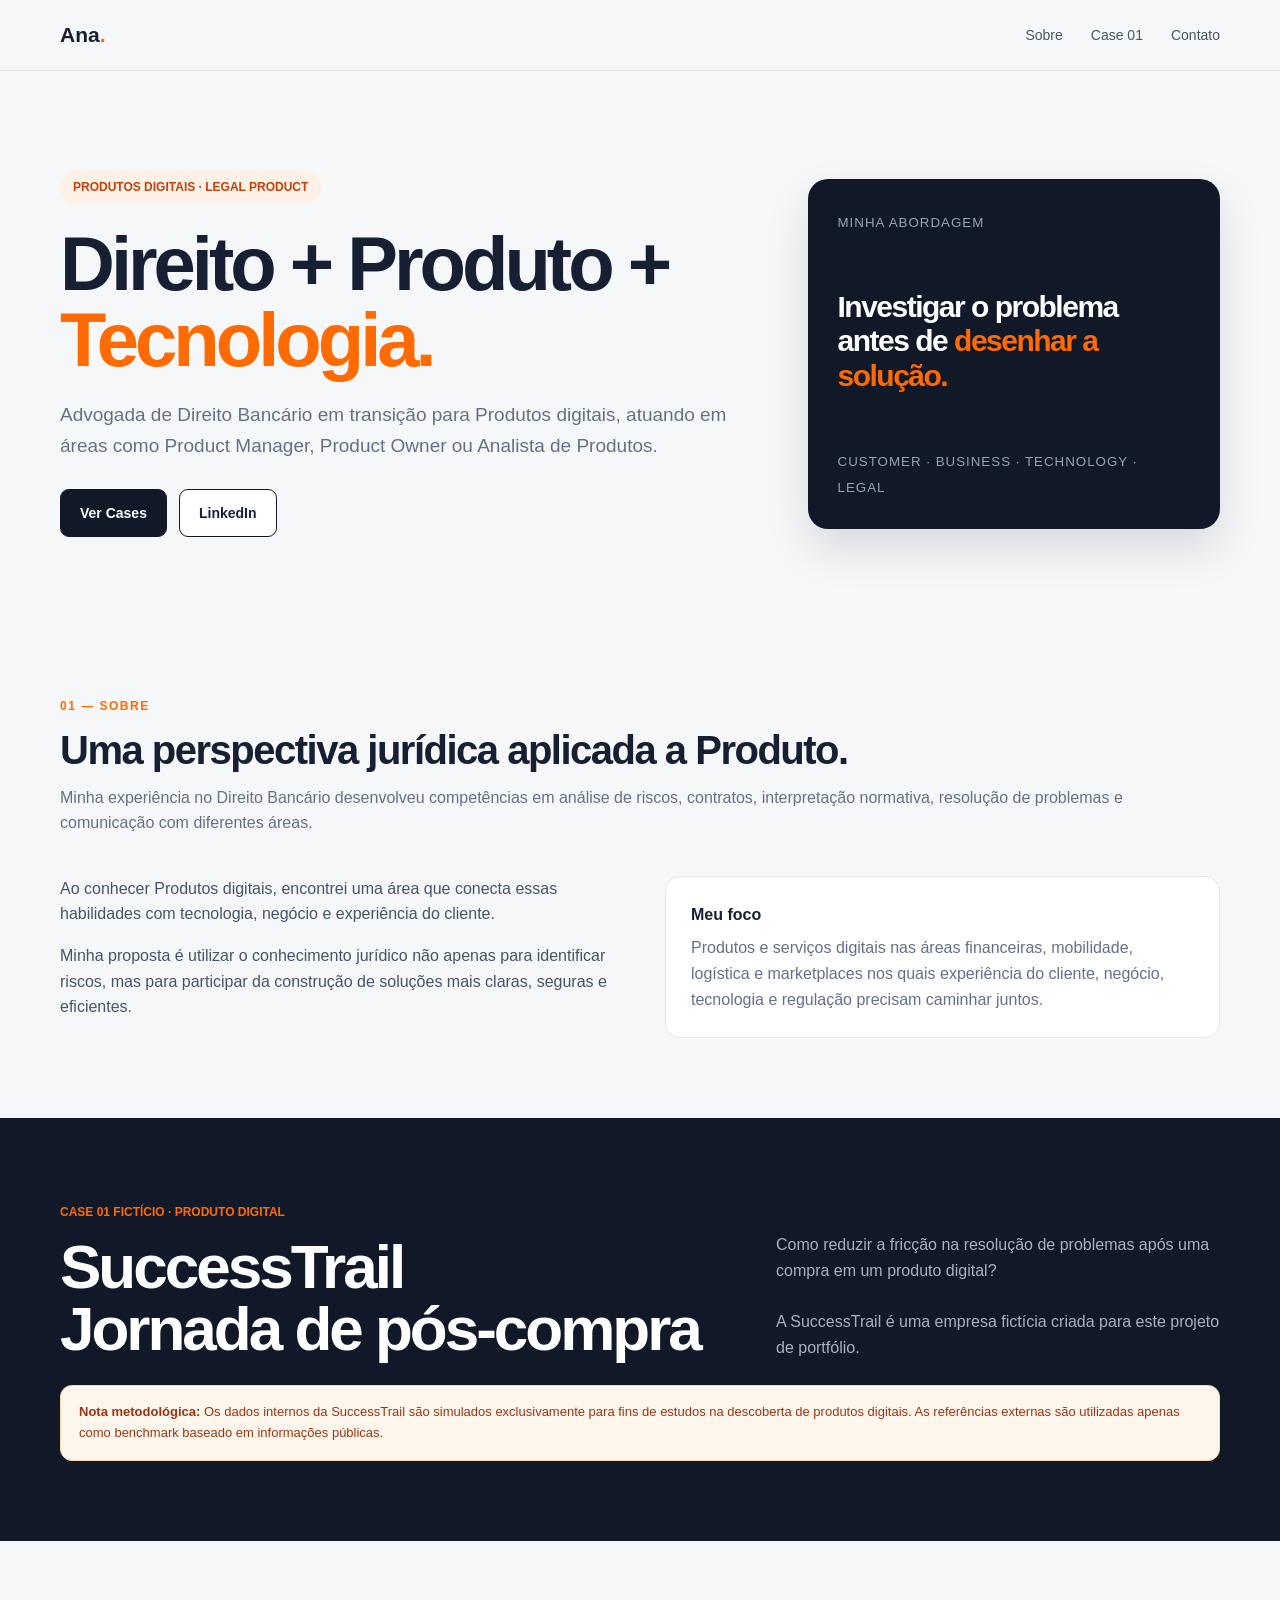
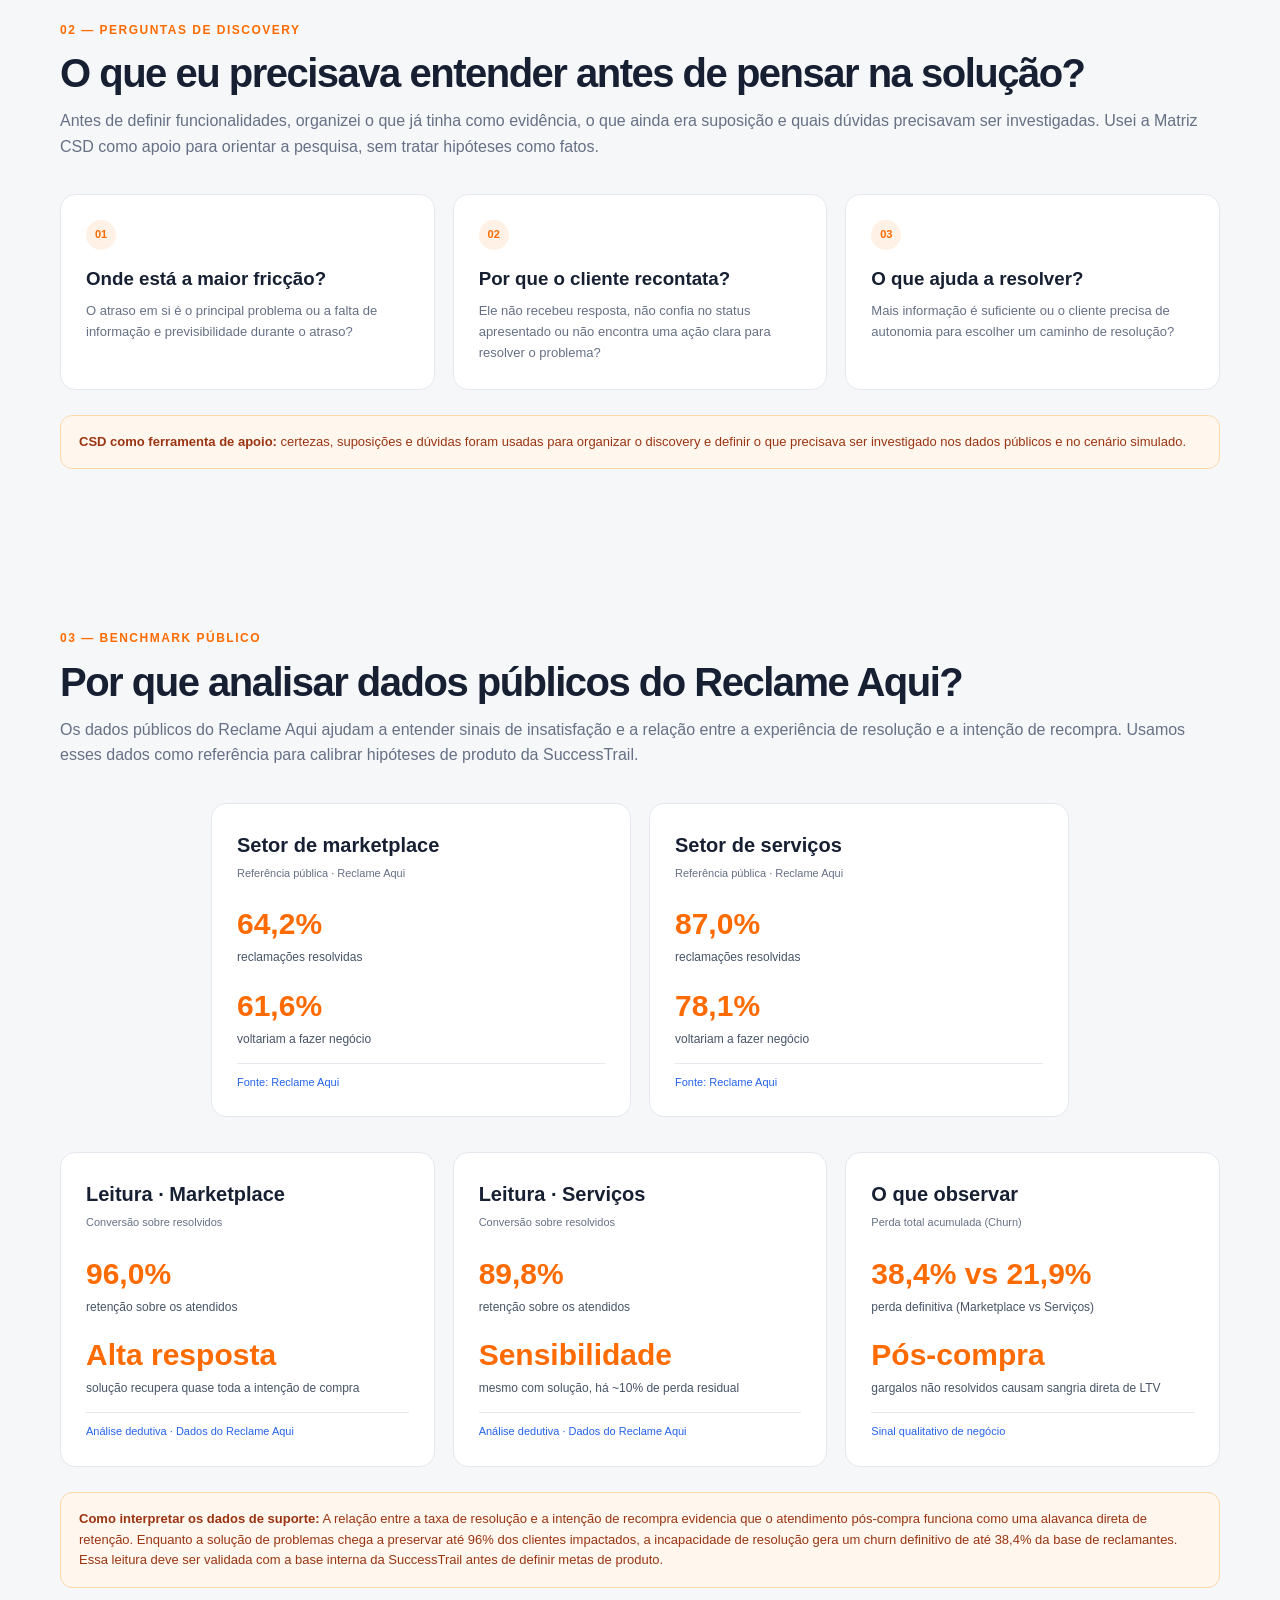
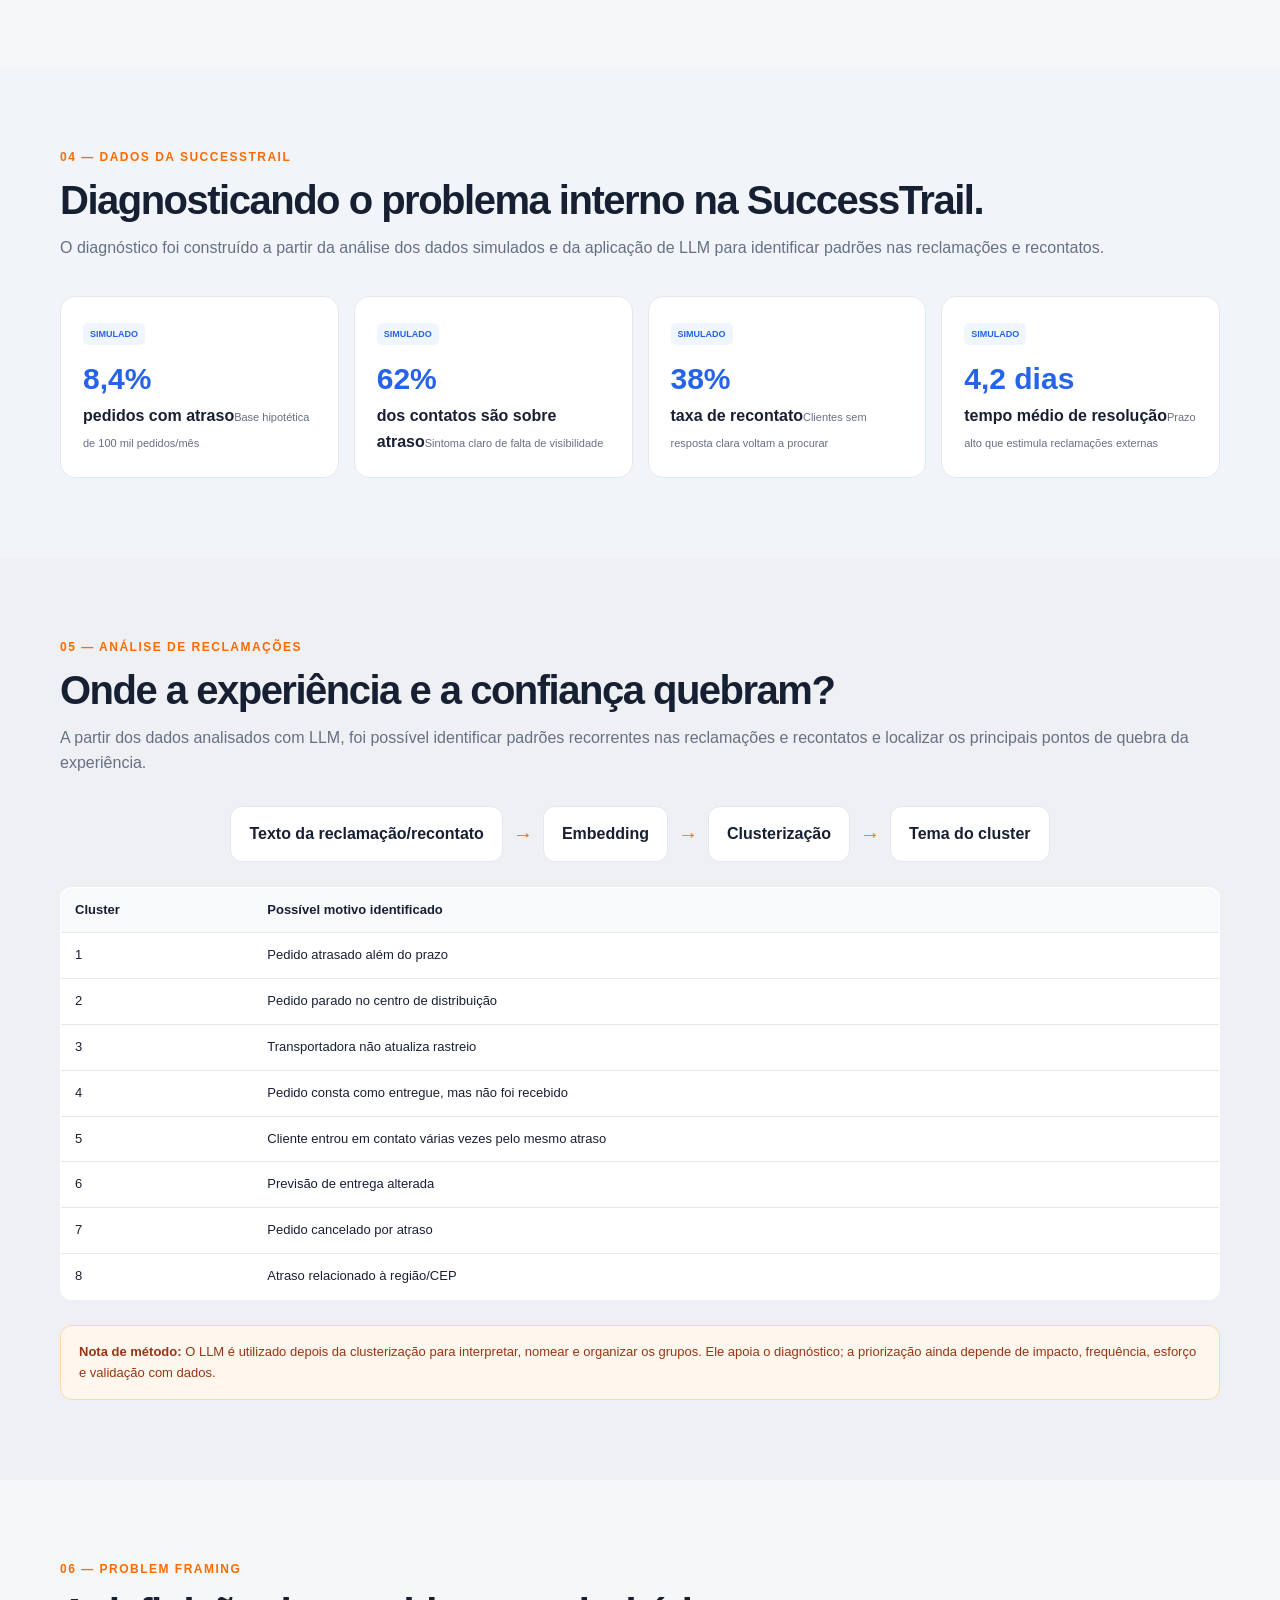
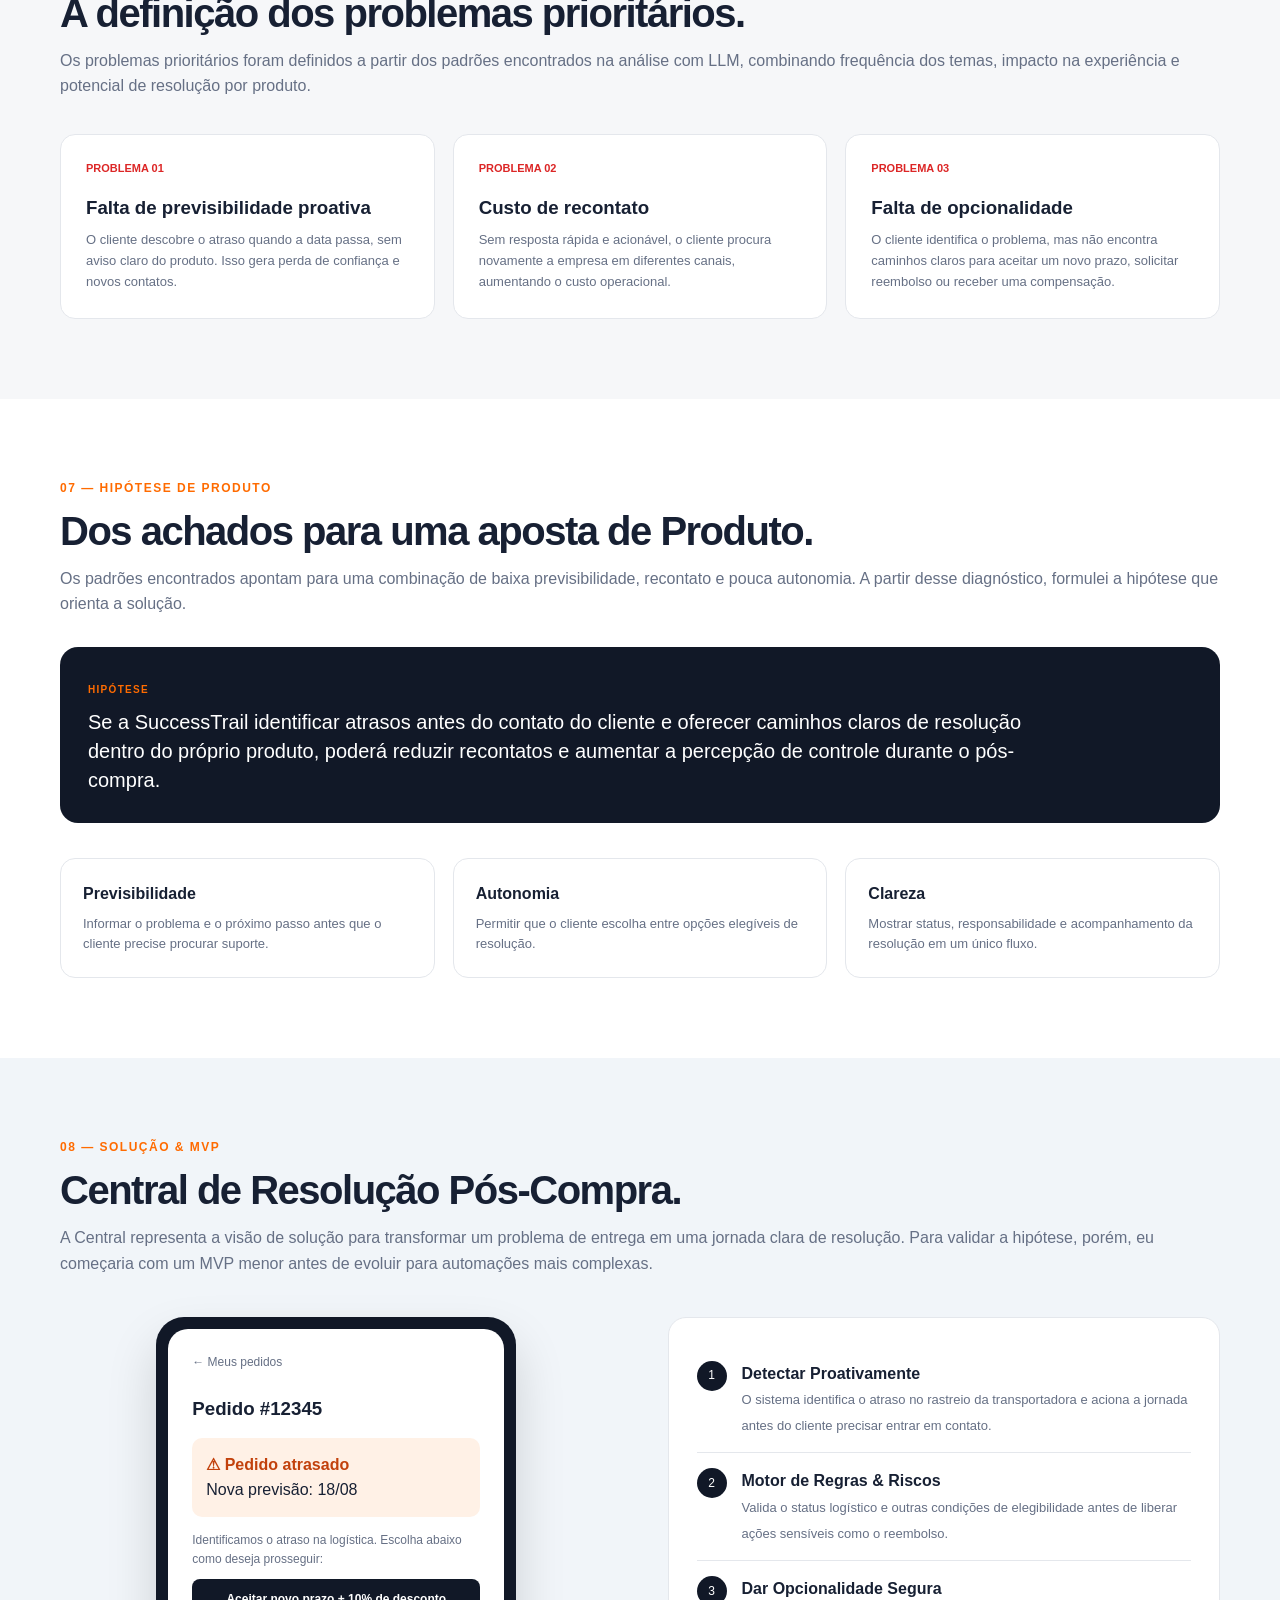
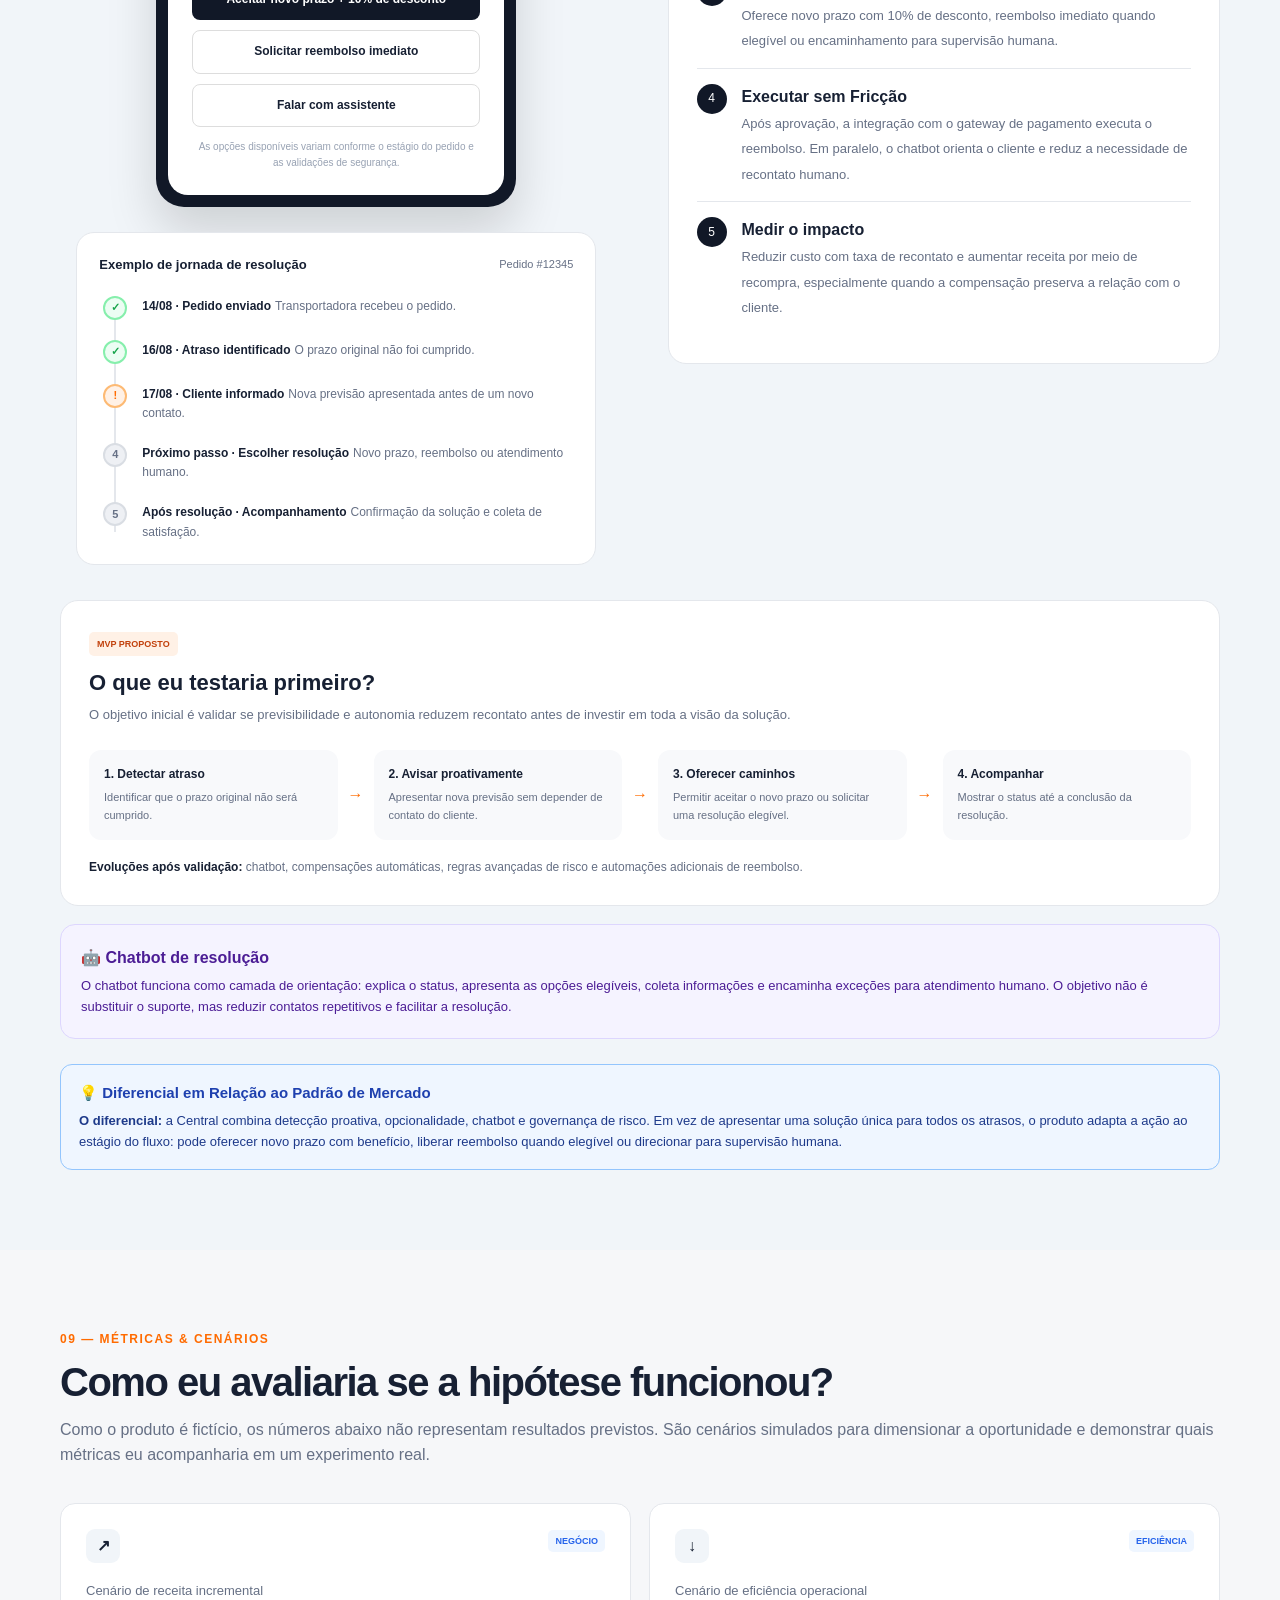
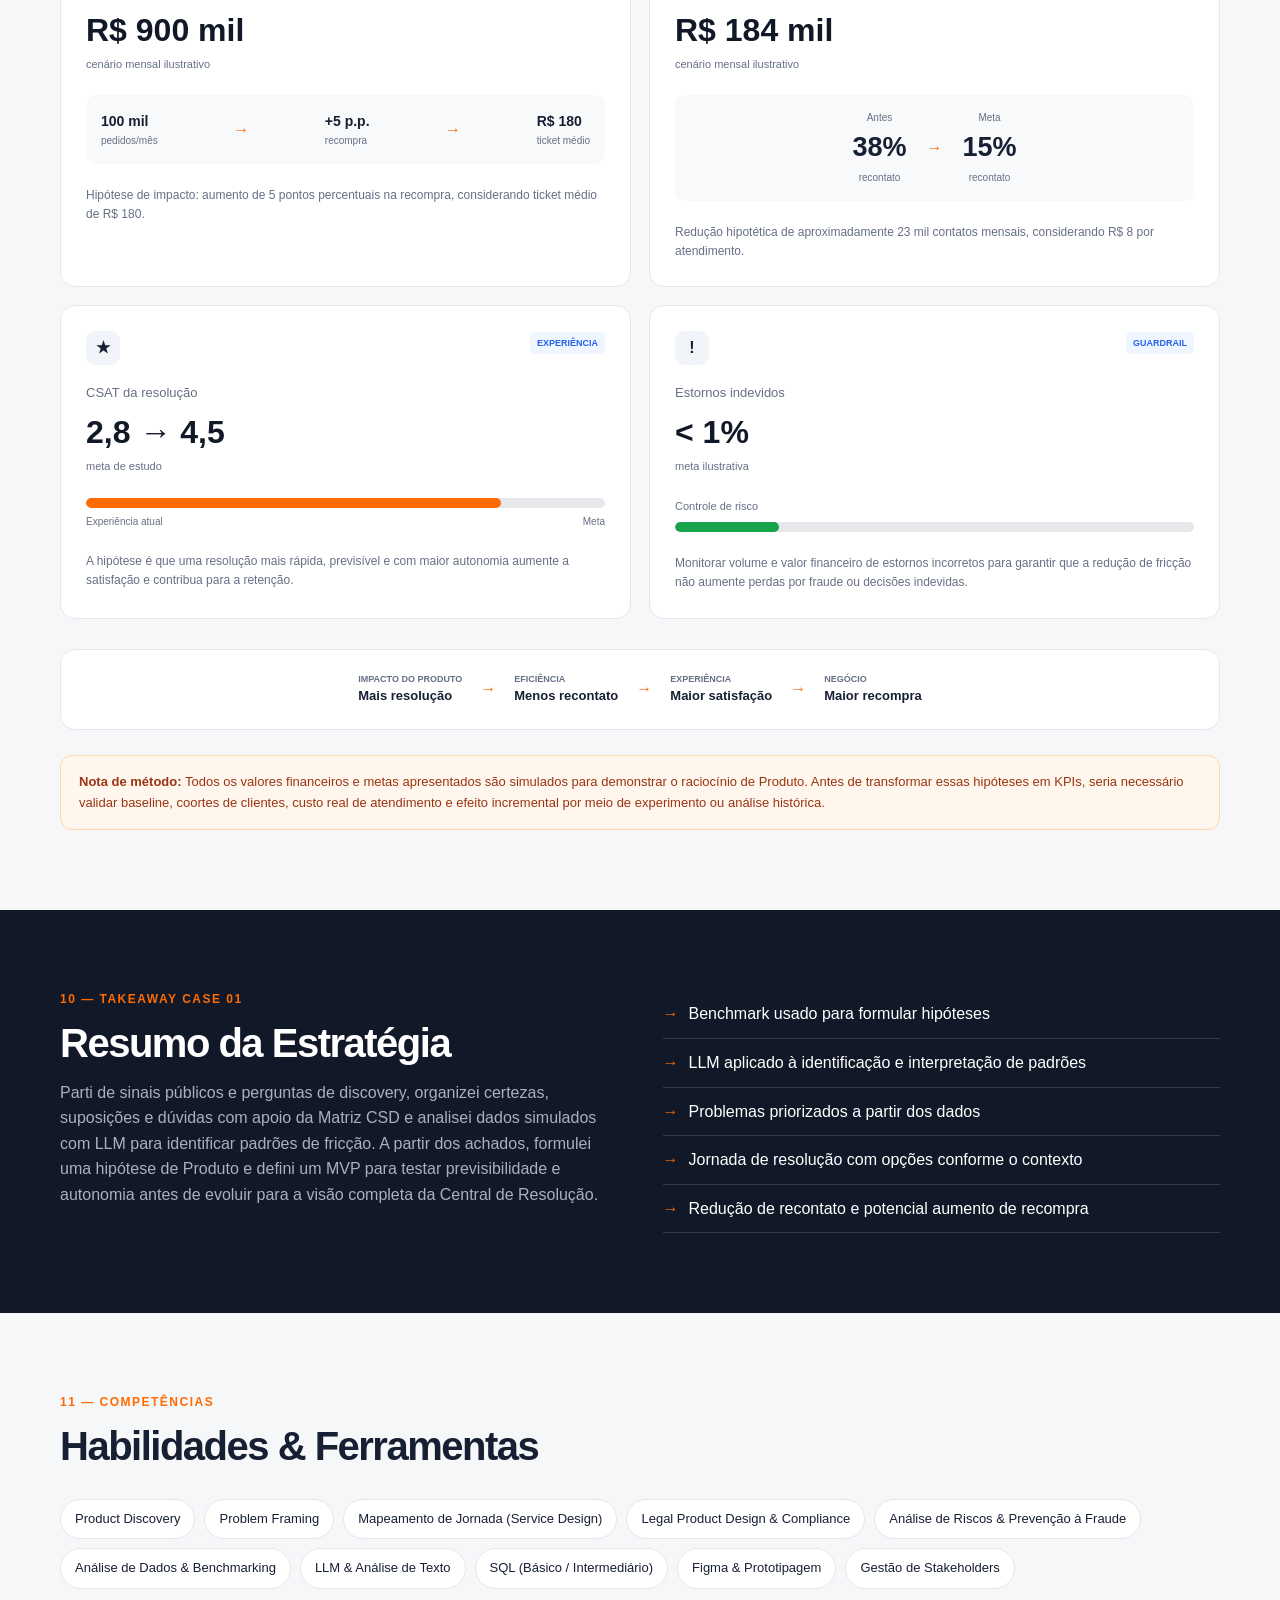
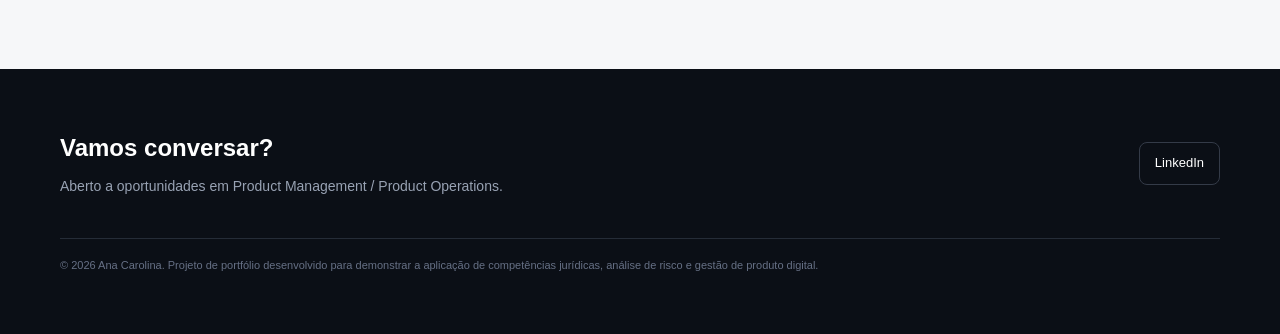
==== commit cc84b1bd: "Update index.html" ====
--- a/index.html
+++ b/index.html
@@ -46,8 +46,8 @@
 <div class="card discovery-card"><span>02</span><h3>Por que o cliente recontata?</h3><p>Ele não recebeu resposta, não confia no status apresentado ou não encontra uma ação clara para resolver o problema?</p></div>
 <div class="card discovery-card"><span>03</span><h3>O que ajuda a resolver?</h3><p>Mais informação é suficiente ou o cliente precisa de autonomia para escolher um caminho de resolução?</p></div>
 </div>
-<div class="method-note"><strong>CSD como ferramenta de apoio:</strong> certezas, suposições e dúvidas foram usadas para organizar o discovery e definir o que precisava ser investigado nos dados públicos e no cenário simulado.</div>
-</div></section>
+<div class="notice"><strong>CSD como ferramenta de apoio:</strong> certezas, suposições e dúvidas foram usadas para organizar o discovery e definir o que precisava ser investigado nos dados públicos e no cenário simulado.
+</div> </div></section>
 
 <section id="benchmark"><div class="container">
 <div class="section-label">03 — Benchmark público</div><h2>Por que analisar dados públicos do Reclame Aqui?</h2>
--- a/style.css
+++ b/style.css
@@ -37,4 +37,16 @@
 .cluster-flow{display:flex;align-items:center;justify-content:center;gap:10px;flex-wrap:wrap;margin-top:30px;font-weight:800}.flow-step{background:white;border:1px solid var(--line);border-radius:12px;padding:14px 18px}.flow-arrow{color:var(--orange);font-size:20px}.cluster-table{width:100%;border-collapse:collapse;margin-top:25px;background:white;border:1px solid var(--line);border-radius:12px;overflow:hidden}.cluster-table th,.cluster-table td{padding:12px 14px;text-align:left;border-bottom:1px solid var(--line);font-size:13px}.cluster-table th{background:#f8f9fb}.cluster-table tr:last-child td{border-bottom:none}
 footer{background:#0b0f16;color:white;padding:60px 0}.footer-grid{display:flex;justify-content:space-between;align-items:center;gap:30px}.footer-links{display:flex;gap:10px}.footer-links a{border:1px solid #343b48;padding:10px 15px;border-radius:8px;font-size:13px}.footer-links a:hover{border-color:var(--orange);color:var(--orange)}.disclaimer{border-top:1px solid #252c37;margin-top:40px;padding-top:18px;color:#667085;font-size:11px;width:100%;max-width:100%}
 @media(max-width:850px){.nav-links{display:none}.hero-grid,.case-top,.about-grid,.solution-grid,.takeaway-grid{grid-template-columns:1fr}.benchmark,.pattern-grid,.problem-grid,.legal-grid{grid-template-columns:1fr 1fr}.simulated-grid{grid-template-columns:1fr 1fr}.impact-grid{grid-template-columns:1fr}.footer-grid{flex-direction:column;align-items:flex-start}}
-@media(max-width:550px){section{padding:65px 0}h2{font-size:32px}h1{letter-spacing:-2px;font-size:48px}.hero{padding:70px 0}.benchmark,.benchmark-top,.benchmark-bottom,.pattern-grid,.problem-grid,.simulated-grid,.legal-grid,.metrics-grid,.impact-grid{grid-template-columns:1fr}.hero-panel h2{margin:40px 0}.timeline-header{align-items:flex-start;flex-direction:column}.impact-flow{flex-wrap:wrap}}+@media(max-width:550px){section{padding:65px 0}h2{font-size:32px}h1{letter-spacing:-2px;font-size:48px}.hero{padding:70px 0}.benchmark,.benchmark-top,.benchmark-bottom,.pattern-grid,.problem-grid,.simulated-grid,.legal-grid,.metrics-grid,.impact-grid{grid-template-columns:1fr}.hero-panel h2{margin:40px 0}.timeline-header{align-items:flex-start;flex-direction:column}.impact-flow{flex-wrap:wrap}}
+/* Complementos do Discovery, Hipótese e MVP */
+.discovery-grid,.bet-grid{display:grid;grid-template-columns:repeat(3,1fr);gap:18px;margin-top:35px}
+.discovery-card span{display:inline-flex;width:30px;height:30px;align-items:center;justify-content:center;border-radius:50%;background:var(--orange-light);color:var(--orange);font-size:11px;font-weight:800;margin-bottom:14px}
+.discovery-card h3,.bet-card strong{display:block;margin-bottom:7px}.discovery-card p,.bet-card p{color:var(--muted);font-size:13px}
+.method-note{margin-top:18px;padding:14px 16px;border-left:3px solid var(--orange);background:white;border-radius:0 10px 10px 0;color:var(--muted);font-size:12px}.method-note strong{color:var(--text)}
+.hypothesis-section{background:white}.hypothesis-box{margin-top:30px;background:var(--dark);color:white;border-radius:18px;padding:28px}
+.hypothesis-box span{display:inline-block;color:var(--orange);font-size:10px;font-weight:800;letter-spacing:1.3px;margin-bottom:10px}.hypothesis-box p{font-size:20px;line-height:1.45;max-width:950px}
+.bet-card{padding:22px}.mvp-block{margin-top:35px;background:white;border:1px solid var(--line);border-radius:18px;padding:28px}
+.mvp-heading span{display:inline-block;background:var(--orange-light);color:#c2410c;padding:5px 8px;border-radius:5px;font-size:9px;font-weight:800;margin-bottom:9px}.mvp-heading h3{font-size:22px;margin-bottom:5px}.mvp-heading p{color:var(--muted);font-size:13px}
+.mvp-flow{display:flex;align-items:stretch;gap:10px;margin-top:24px}.mvp-flow>div:not(.mvp-arrow){flex:1;background:#f8f9fb;border-radius:12px;padding:15px}.mvp-flow strong{display:block;font-size:12px;margin-bottom:5px}.mvp-flow span{display:block;color:var(--muted);font-size:11px}.mvp-arrow{display:flex;align-items:center;color:var(--orange);font-weight:800}
+.mvp-evolution{margin-top:18px;color:var(--muted);font-size:12px}.mvp-evolution strong{color:var(--text)}
+@media(max-width:850px){.discovery-grid,.bet-grid{grid-template-columns:1fr}.mvp-flow{flex-direction:column}.mvp-arrow{justify-content:center;transform:rotate(90deg)}}
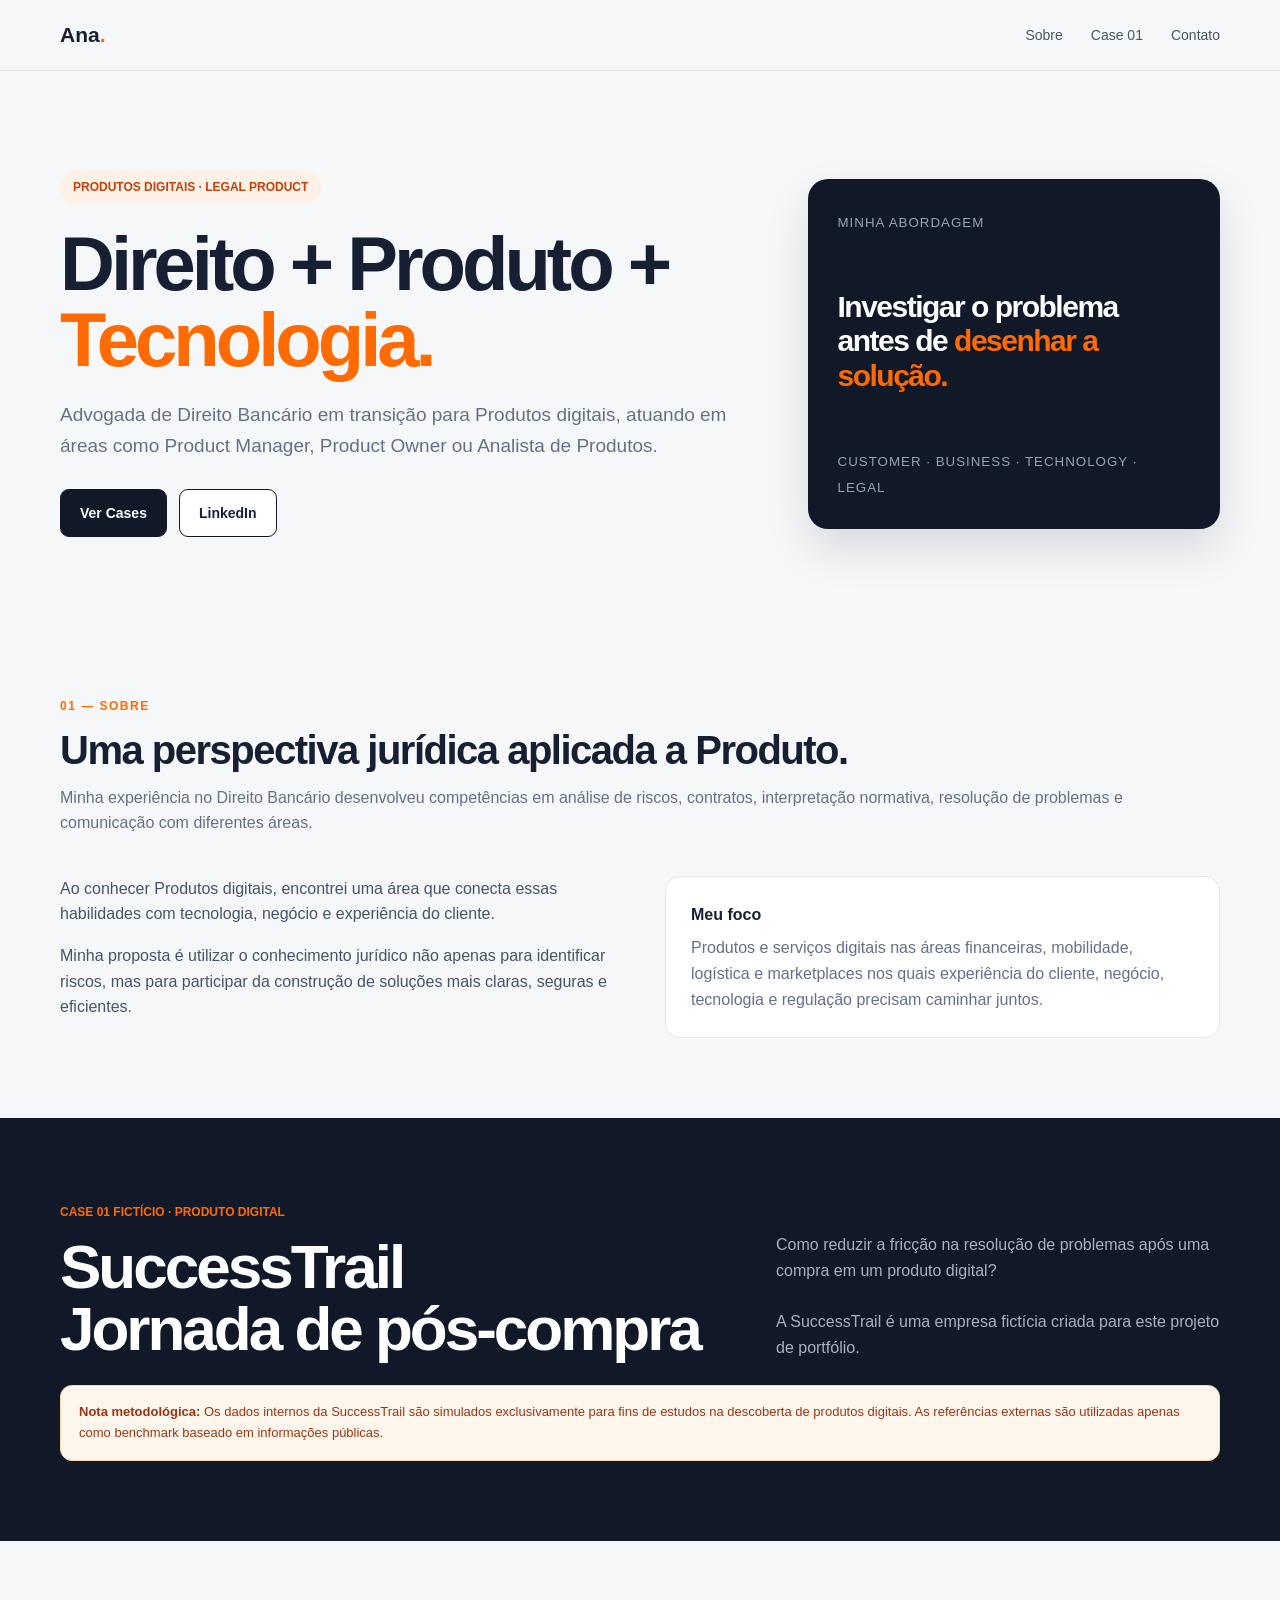
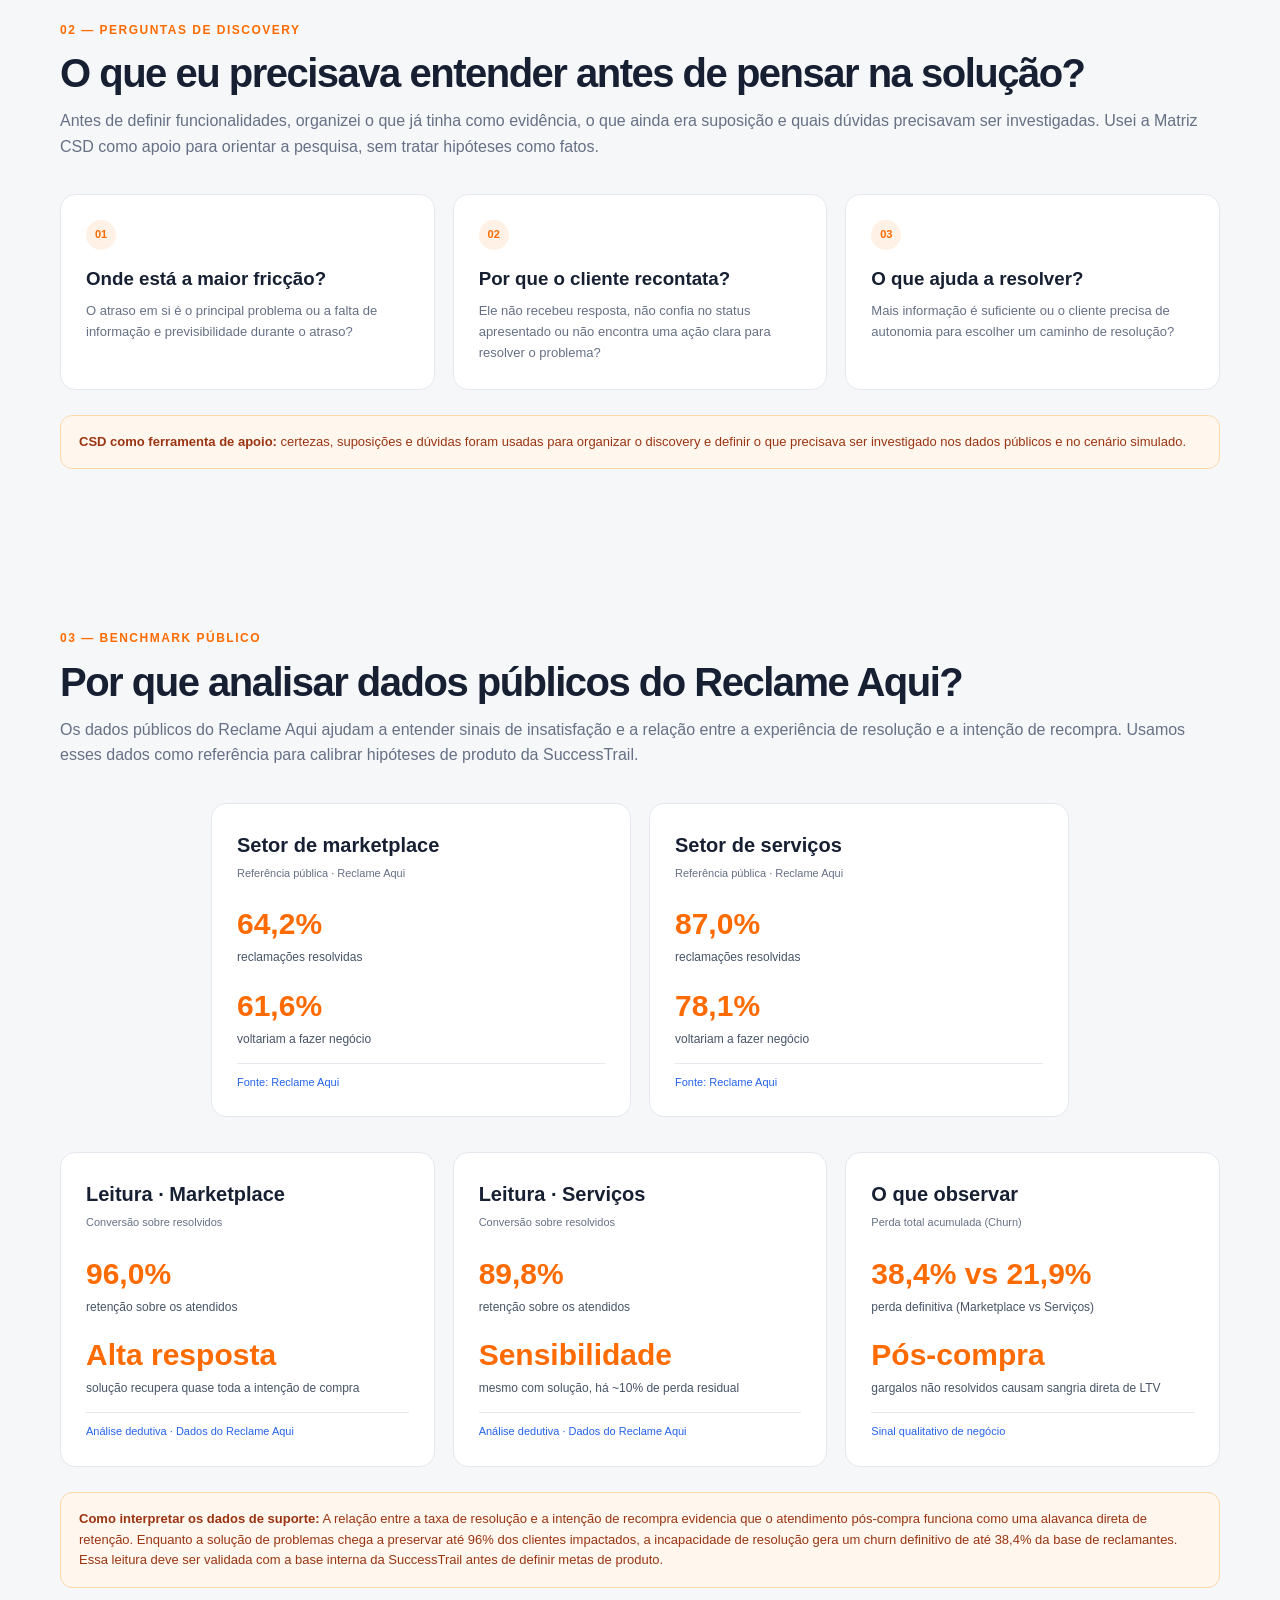
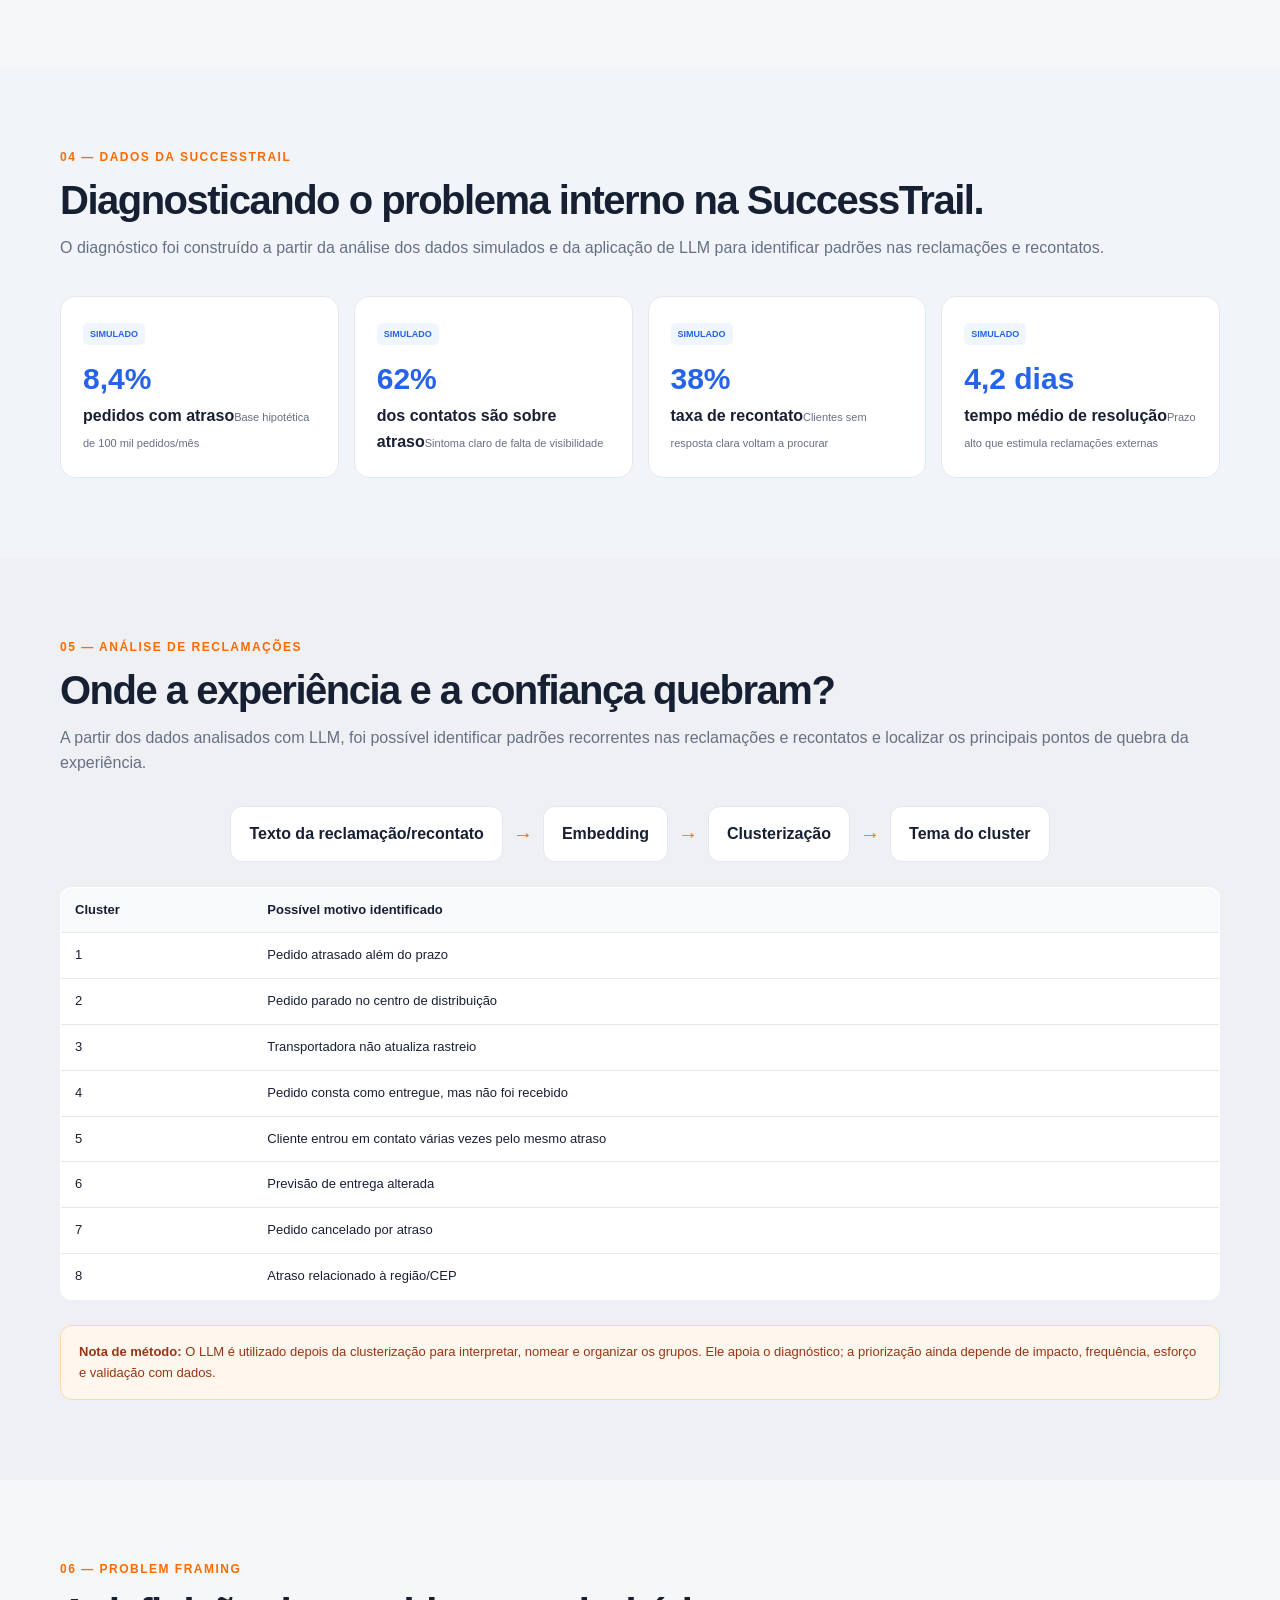
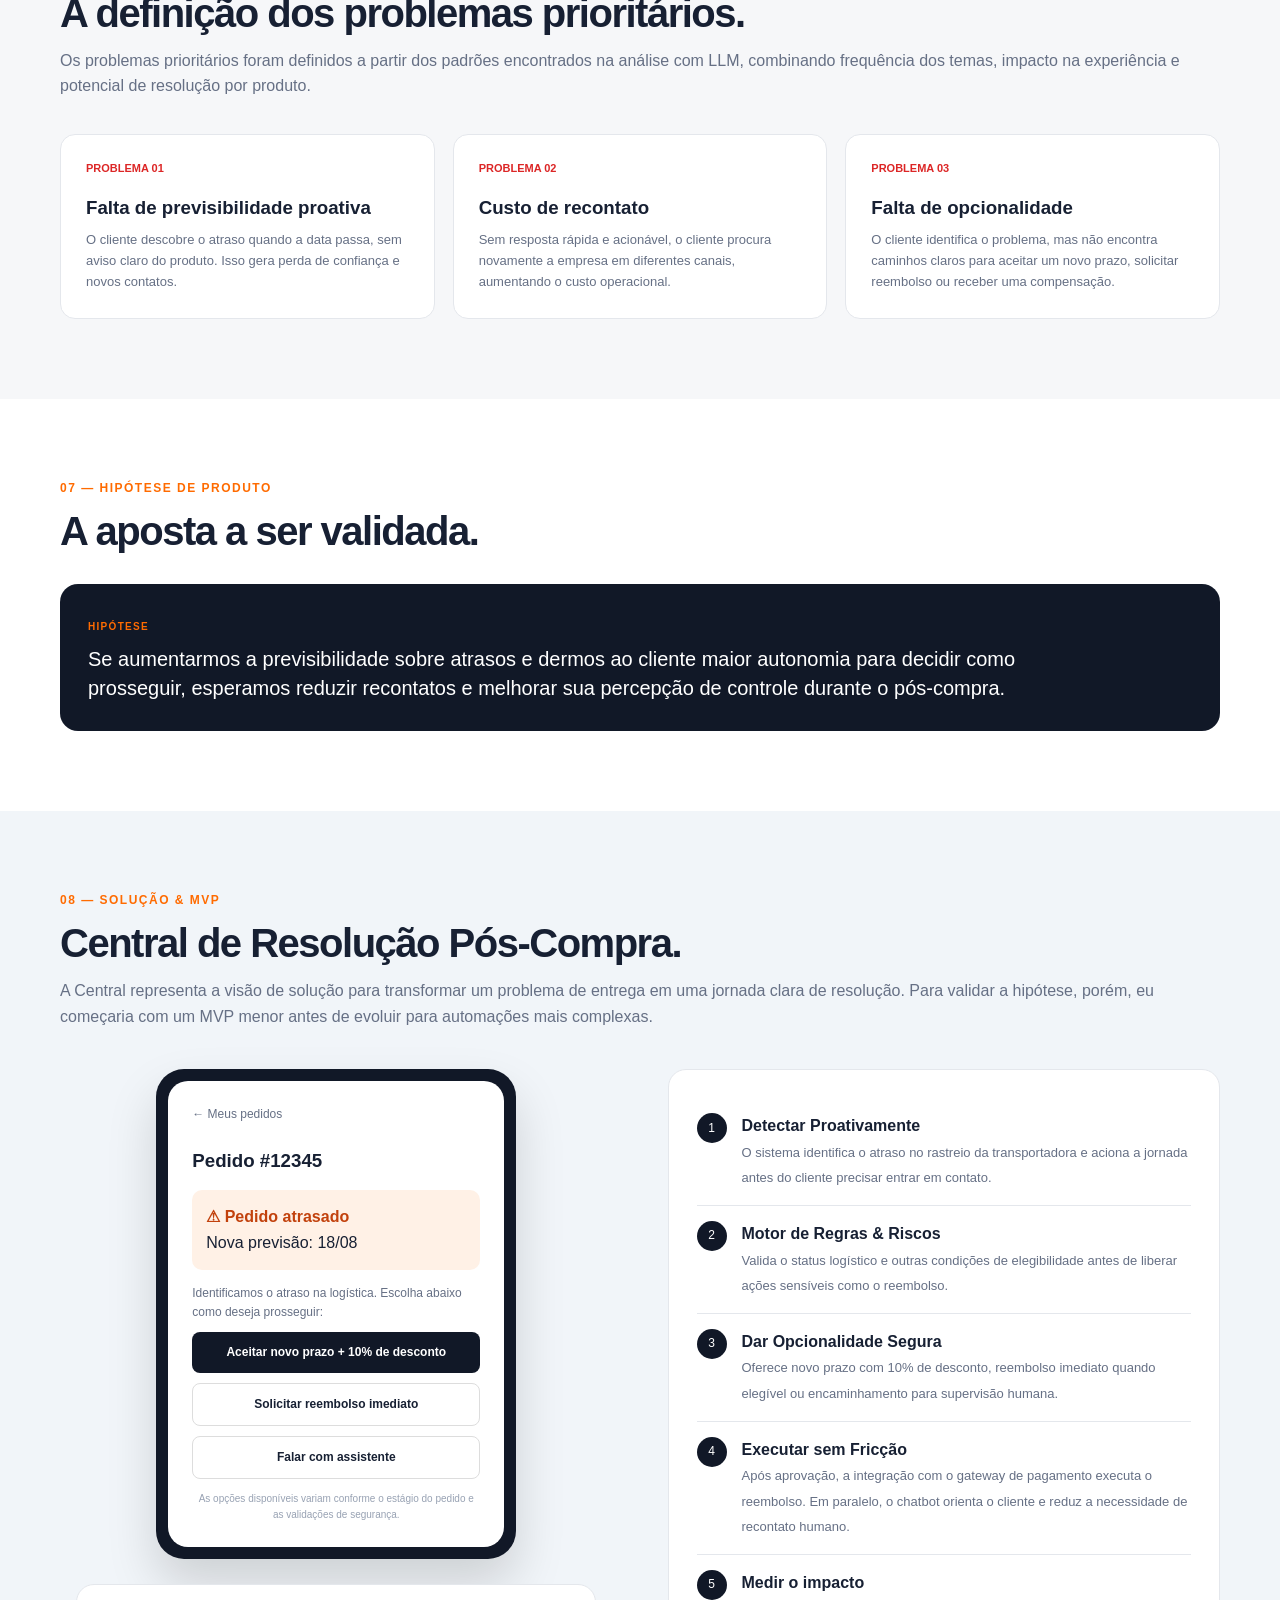
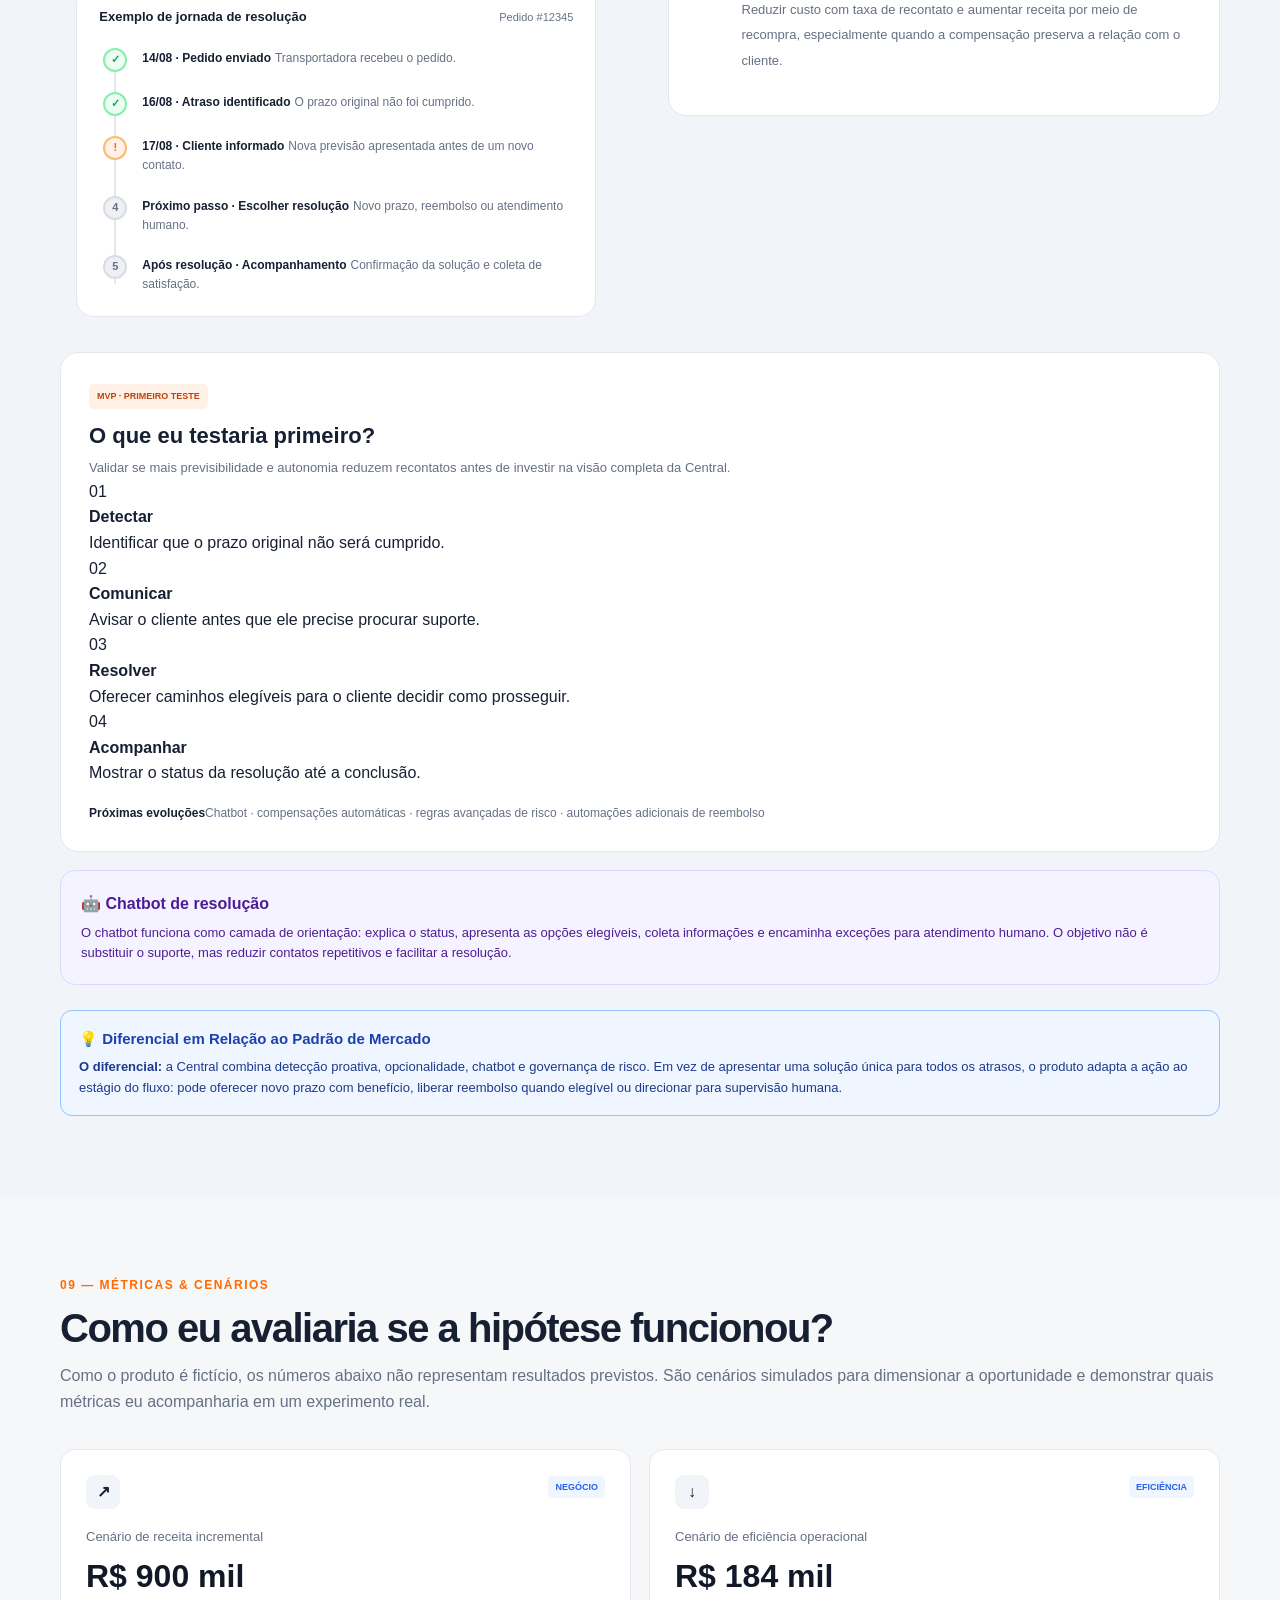
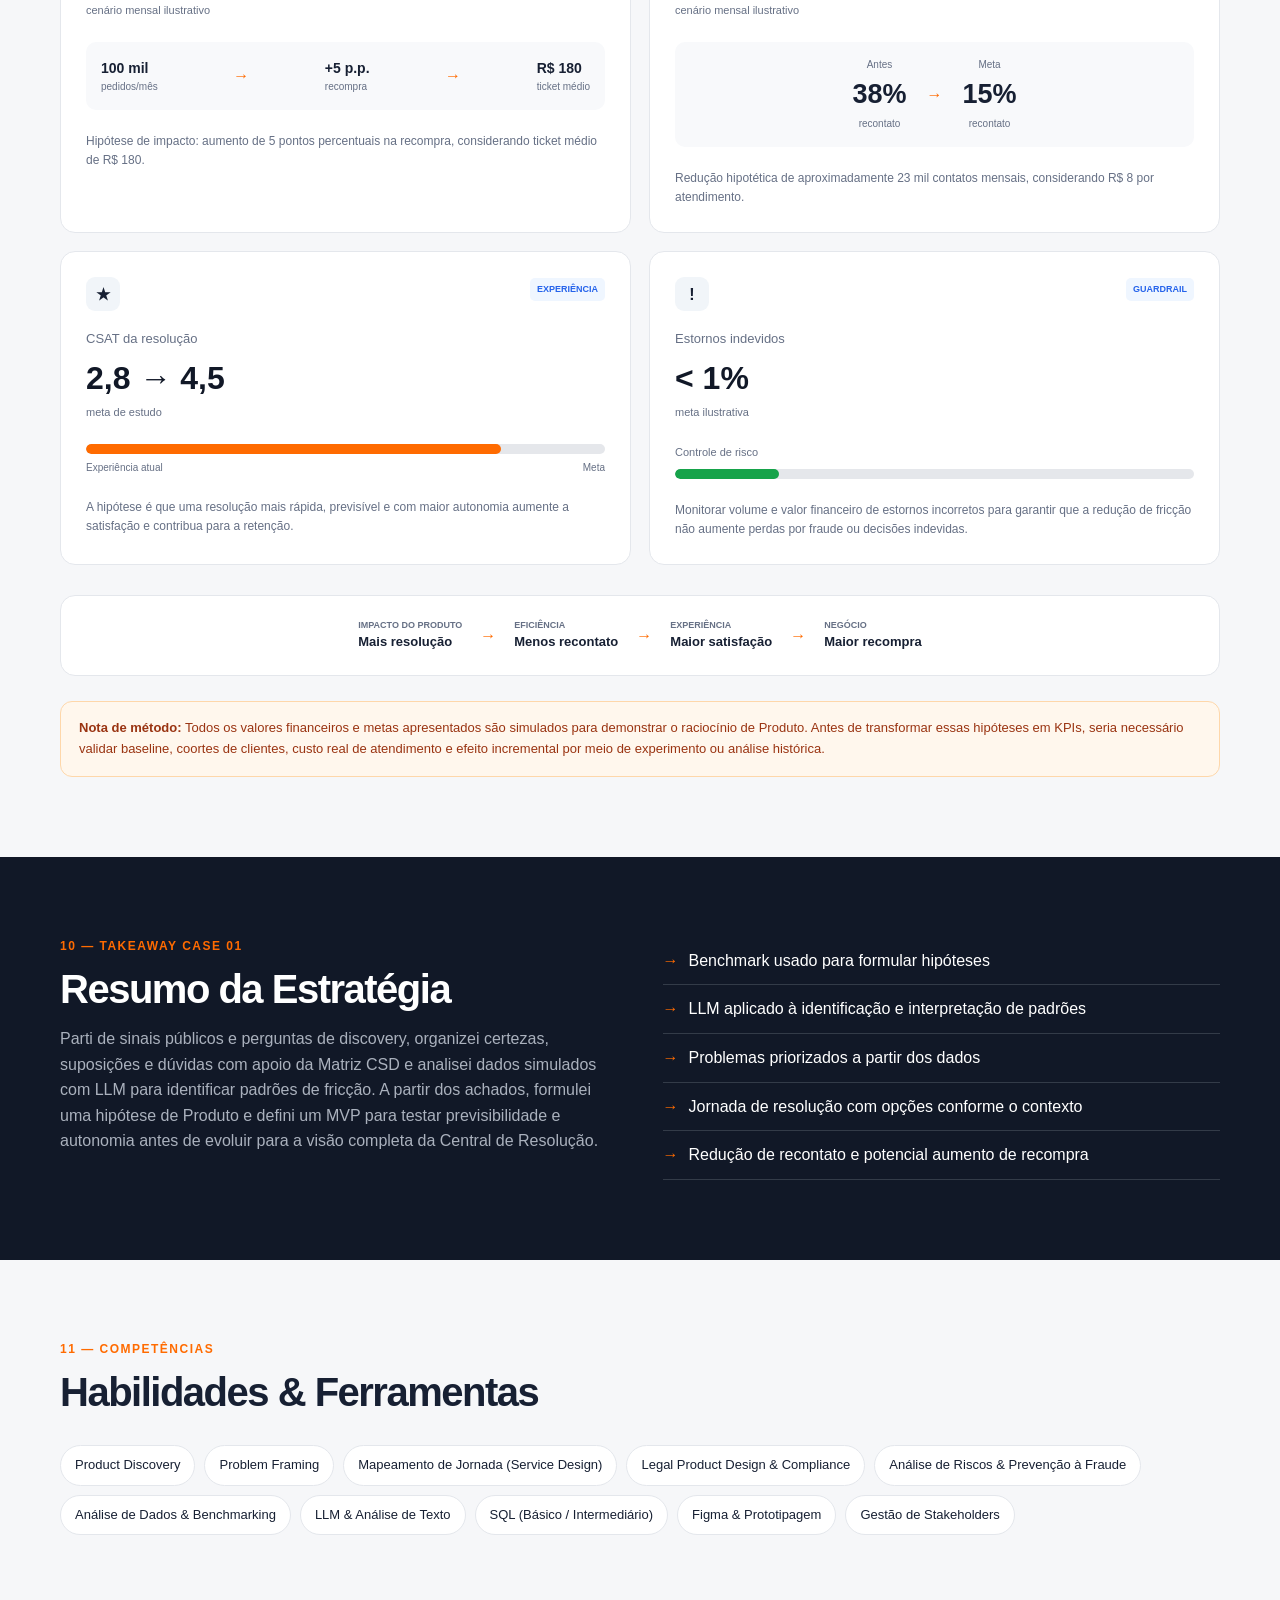
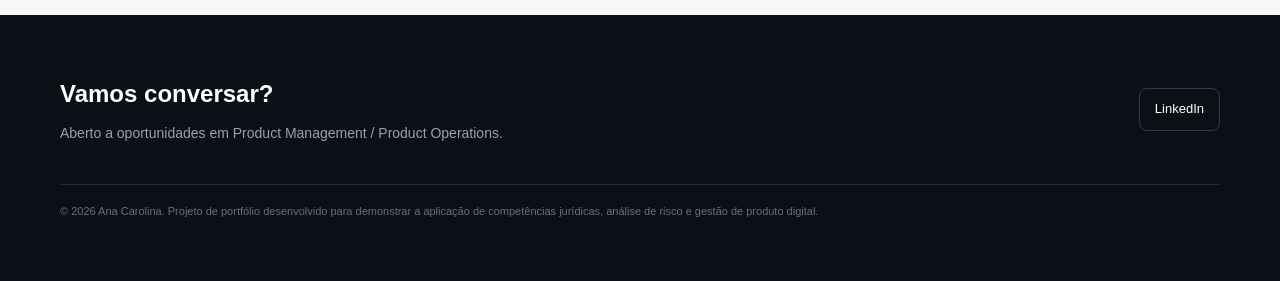
==== commit 6b30b4dc: "Update index.html" ====
--- a/index.html
+++ b/index.html
@@ -95,14 +95,12 @@
 
 <section class="hypothesis-section"><div class="container">
 <div class="section-label">07 — Hipótese de Produto</div>
-<h2>Dos achados para uma aposta de Produto.</h2>
-<p class="section-description">Os padrões encontrados apontam para uma combinação de baixa previsibilidade, recontato e pouca autonomia. A partir desse diagnóstico, formulei a hipótese que orienta a solução.</p>
-<div class="hypothesis-box"><span>HIPÓTESE</span><p>Se a SuccessTrail identificar atrasos antes do contato do cliente e oferecer caminhos claros de resolução dentro do próprio produto, poderá reduzir recontatos e aumentar a percepção de controle durante o pós-compra.</p></div>
-<div class="bet-grid">
-<div class="card bet-card"><strong>Previsibilidade</strong><p>Informar o problema e o próximo passo antes que o cliente precise procurar suporte.</p></div>
-<div class="card bet-card"><strong>Autonomia</strong><p>Permitir que o cliente escolha entre opções elegíveis de resolução.</p></div>
-<div class="card bet-card"><strong>Clareza</strong><p>Mostrar status, responsabilidade e acompanhamento da resolução em um único fluxo.</p></div>
-</div></div></section>
+<h2>A aposta a ser validada.</h2>
+<div class="hypothesis-box hypothesis-box-compact">
+<span>HIPÓTESE</span>
+<p>Se aumentarmos a previsibilidade sobre atrasos e dermos ao cliente maior autonomia para decidir como prosseguir, esperamos reduzir recontatos e melhorar sua percepção de controle durante o pós-compra.</p>
+</div>
+</div></section>
 
 <section class="solution"><div class="container">
 <div class="section-label">08 — Solução & MVP</div><h2>Central de Resolução Pós-Compra.</h2>
@@ -132,14 +130,32 @@
 </div></div>
 
 <div class="mvp-block">
-<div class="mvp-heading"><span>MVP PROPOSTO</span><h3>O que eu testaria primeiro?</h3><p>O objetivo inicial é validar se previsibilidade e autonomia reduzem recontato antes de investir em toda a visão da solução.</p></div>
-<div class="mvp-flow">
-<div><strong>1. Detectar atraso</strong><span>Identificar que o prazo original não será cumprido.</span></div><div class="mvp-arrow">→</div>
-<div><strong>2. Avisar proativamente</strong><span>Apresentar nova previsão sem depender de contato do cliente.</span></div><div class="mvp-arrow">→</div>
-<div><strong>3. Oferecer caminhos</strong><span>Permitir aceitar o novo prazo ou solicitar uma resolução elegível.</span></div><div class="mvp-arrow">→</div>
-<div><strong>4. Acompanhar</strong><span>Mostrar o status até a conclusão da resolução.</span></div>
-</div>
-<div class="mvp-evolution"><strong>Evoluções após validação:</strong> chatbot, compensações automáticas, regras avançadas de risco e automações adicionais de reembolso.</div>
+<div class="mvp-heading">
+<span>MVP · PRIMEIRO TESTE</span>
+<h3>O que eu testaria primeiro?</h3>
+<p>Validar se mais previsibilidade e autonomia reduzem recontatos antes de investir na visão completa da Central.</p>
+</div>
+
+<div class="mvp-card-grid">
+<div class="mvp-card">
+<div class="mvp-number">01</div>
+<div><strong>Detectar</strong><p>Identificar que o prazo original não será cumprido.</p></div>
+</div>
+<div class="mvp-card">
+<div class="mvp-number">02</div>
+<div><strong>Comunicar</strong><p>Avisar o cliente antes que ele precise procurar suporte.</p></div>
+</div>
+<div class="mvp-card">
+<div class="mvp-number">03</div>
+<div><strong>Resolver</strong><p>Oferecer caminhos elegíveis para o cliente decidir como prosseguir.</p></div>
+</div>
+<div class="mvp-card">
+<div class="mvp-number">04</div>
+<div><strong>Acompanhar</strong><p>Mostrar o status da resolução até a conclusão.</p></div>
+</div>
+</div>
+
+<div class="mvp-evolution"><strong>Próximas evoluções</strong><span>Chatbot · compensações automáticas · regras avançadas de risco · automações adicionais de reembolso</span></div>
 </div>
 
 <div class="chatbot-box"><strong>🤖 Chatbot de resolução</strong><p style="margin-top:6px;font-size:13px">O chatbot funciona como camada de orientação: explica o status, apresenta as opções elegíveis, coleta informações e encaminha exceções para atendimento humano. O objetivo não é substituir o suporte, mas reduzir contatos repetitivos e facilitar a resolução.</p></div>
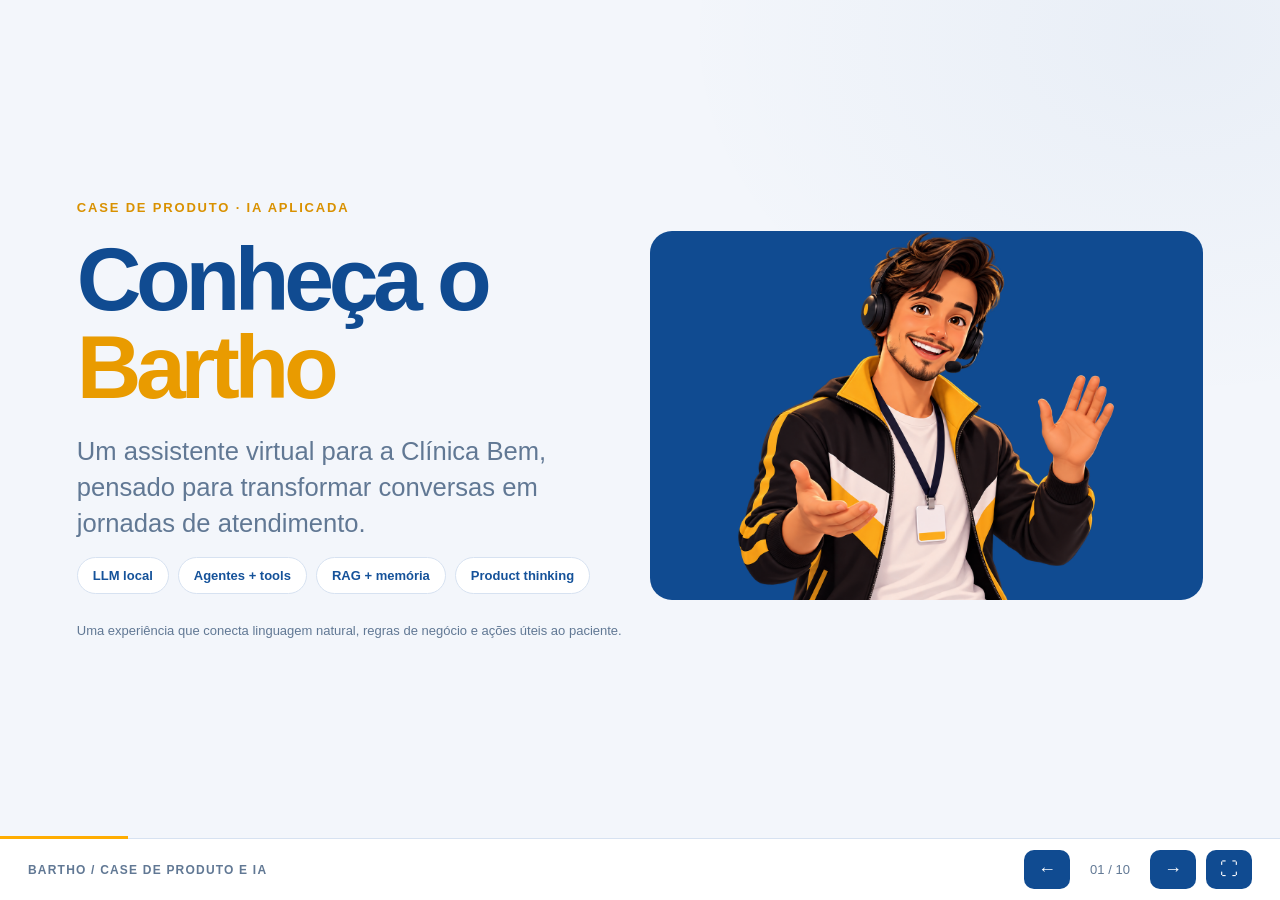
==== commit b6307da6: "Add files via upload" ====
--- a/index.html
+++ b/index.html
@@ -1,217 +1,152 @@
-<!DOCTYPE html>
-<html lang="pt-BR">
-<head>
-<meta charset="UTF-8">
-<meta name="viewport" content="width=device-width, initial-scale=1.0">
-<title>Ana Carolina | Product Management</title>
-<link rel="stylesheet" href="style.css">
-</head>
-<body>
-
-<header><div class="container"><nav>
-<a href="#" class="logo">Ana<span>.</span></a>
-<ul class="nav-links"><li><a href="#sobre">Sobre</a></li><li><a href="#case1">Case 01</a></li><li><a href="#contato">Contato</a></li></ul>
-</nav></div></header>
-
-<section class="hero"><div class="container hero-grid"><div>
-<div class="badge">PRODUTOS DIGITAIS · LEGAL PRODUCT</div>
-<h1>Direito + Produto + <span>Tecnologia.</span></h1>
-<p class="hero-description">Advogada de Direito Bancário em transição para Produtos digitais, atuando em áreas como Product Manager, Product Owner ou Analista de Produtos.</p>
-<div class="buttons"><a href="#case1" class="button primary">Ver Cases</a><a href="https://www.linkedin.com/in/ana-carolina-vieira-2a7933201/" target="_blank" class="button secondary">LinkedIn</a></div>
-</div><div class="hero-panel"><small>Minha abordagem</small><h2>Investigar o problema antes de <span>desenhar a solução.</span></h2><small>Customer · Business · Technology · Legal</small></div>
-</div></section>
-
-<section id="sobre"><div class="container">
-<div class="section-label">01 — Sobre</div><h2>Uma perspectiva jurídica aplicada a Produto.</h2>
-<p class="section-description">Minha experiência no Direito Bancário desenvolveu competências em análise de riscos, contratos, interpretação normativa, resolução de problemas e comunicação com diferentes áreas.</p>
-<div class="about-grid mt40"><div class="about-text">
-<p>Ao conhecer Produtos digitais, encontrei uma área que conecta essas habilidades com tecnologia, negócio e experiência do cliente.</p>
-<p>Minha proposta é utilizar o conhecimento jurídico não apenas para identificar riscos, mas para participar da construção de soluções mais claras, seguras e eficientes.</p>
-</div><div class="card about-card"><strong>Meu foco</strong><p>Produtos e serviços digitais nas áreas financeiras, mobilidade, logística e marketplaces nos quais experiência do cliente, negócio, tecnologia e regulação precisam caminhar juntos.</p></div></div>
-</div></section>
-
-<section id="case1" class="case-intro"><div class="container"><div class="case-top"><div>
-<div class="study-tag">CASE 01 FICTÍCIO · PRODUTO DIGITAL</div><h2 class="case-title">SuccessTrail<br>Jornada de pós-compra</h2>
-</div><p class="case-subtitle">Como reduzir a fricção na resolução de problemas após uma compra em um produto digital?<br><br>A SuccessTrail é uma empresa fictícia criada para este projeto de portfólio.</p>
-</div>
-<div class="notice"><strong>Nota metodológica:</strong> Os dados internos da SuccessTrail são simulados exclusivamente para fins de estudos na descoberta de produtos digitais. As referências externas são utilizadas apenas como benchmark baseado em informações públicas.</div>
-</div></section>
-
-<section><div class="container">
-<div class="section-label">02 — Perguntas de Discovery</div>
-<h2>O que eu precisava entender antes de pensar na solução?</h2>
-<p class="section-description">Antes de definir funcionalidades, organizei o que já tinha como evidência, o que ainda era suposição e quais dúvidas precisavam ser investigadas. Usei a Matriz CSD como apoio para orientar a pesquisa, sem tratar hipóteses como fatos.</p>
-<div class="discovery-grid">
-<div class="card discovery-card"><span>01</span><h3>Onde está a maior fricção?</h3><p>O atraso em si é o principal problema ou a falta de informação e previsibilidade durante o atraso?</p></div>
-<div class="card discovery-card"><span>02</span><h3>Por que o cliente recontata?</h3><p>Ele não recebeu resposta, não confia no status apresentado ou não encontra uma ação clara para resolver o problema?</p></div>
-<div class="card discovery-card"><span>03</span><h3>O que ajuda a resolver?</h3><p>Mais informação é suficiente ou o cliente precisa de autonomia para escolher um caminho de resolução?</p></div>
-</div>
-<div class="notice"><strong>CSD como ferramenta de apoio:</strong> certezas, suposições e dúvidas foram usadas para organizar o discovery e definir o que precisava ser investigado nos dados públicos e no cenário simulado.
-</div> </div></section>
-
-<section id="benchmark"><div class="container">
-<div class="section-label">03 — Benchmark público</div><h2>Por que analisar dados públicos do Reclame Aqui?</h2>
-<p class="section-description">Os dados públicos do Reclame Aqui ajudam a entender sinais de insatisfação e a relação entre a experiência de resolução e a intenção de recompra. Usamos esses dados como referência para calibrar hipóteses de produto da SuccessTrail.</p>
-<div class="benchmark benchmark-top">
-<div class="card benchmark-card"><div class="company">Setor de marketplace</div><div class="company-note">Referência pública · Reclame Aqui</div><div class="benchmark-number">64,2%</div><div class="benchmark-label">reclamações resolvidas</div><div class="benchmark-number">61,6%</div><div class="benchmark-label">voltariam a fazer negócio</div><div class="benchmark-source">Fonte: Reclame Aqui</div></div>
-<div class="card benchmark-card"><div class="company">Setor de serviços</div><div class="company-note">Referência pública · Reclame Aqui</div><div class="benchmark-number">87,0%</div><div class="benchmark-label">reclamações resolvidas</div><div class="benchmark-number">78,1%</div><div class="benchmark-label">voltariam a fazer negócio</div><div class="benchmark-source">Fonte: Reclame Aqui</div></div>
-</div>
-<div class="benchmark benchmark-bottom">
-<div class="card benchmark-card"><div class="company">Leitura · Marketplace</div><div class="company-note">Conversão sobre resolvidos</div><div class="benchmark-number">96,0%</div><div class="benchmark-label">retenção sobre os atendidos</div><div class="benchmark-number">Alta resposta</div><div class="benchmark-label">solução recupera quase toda a intenção de compra</div><div class="benchmark-source">Análise dedutiva · Dados do Reclame Aqui</div></div>
-<div class="card benchmark-card"><div class="company">Leitura · Serviços</div><div class="company-note">Conversão sobre resolvidos</div><div class="benchmark-number">89,8%</div><div class="benchmark-label">retenção sobre os atendidos</div><div class="benchmark-number">Sensibilidade</div><div class="benchmark-label">mesmo com solução, há ~10% de perda residual</div><div class="benchmark-source">Análise dedutiva · Dados do Reclame Aqui</div></div>
-<div class="card benchmark-card"><div class="company">O que observar</div><div class="company-note">Perda total acumulada (Churn)</div><div class="benchmark-number">38,4% vs 21,9%</div><div class="benchmark-label">perda definitiva (Marketplace vs Serviços)</div><div class="benchmark-number">Pós-compra</div><div class="benchmark-label">gargalos não resolvidos causam sangria direta de LTV</div><div class="benchmark-source">Sinal qualitativo de negócio</div></div>
-</div>
-<div class="notice"><strong>Como interpretar os dados de suporte:</strong> A relação entre a taxa de resolução e a intenção de recompra evidencia que o atendimento pós-compra funciona como uma alavanca direta de retenção. Enquanto a solução de problemas chega a preservar até 96% dos clientes impactados, a incapacidade de resolução gera um churn definitivo de até 38,4% da base de reclamantes. Essa leitura deve ser validada com a base interna da SuccessTrail antes de definir metas de produto.</div>
-</div></section>
-
-<section class="simulated"><div class="container">
-<div class="section-label">04 — Dados da SuccessTrail</div><h2>Diagnosticando o problema interno na SuccessTrail.</h2>
-<p class="section-description">O diagnóstico foi construído a partir da análise dos dados simulados e da aplicação de LLM para identificar padrões nas reclamações e recontatos.</p>
-<div class="simulated-grid">
-<div class="sim-card"><span class="sim-badge">SIMULADO</span><div class="number">8,4%</div><strong>pedidos com atraso</strong><small>Base hipotética de 100 mil pedidos/mês</small></div>
-<div class="sim-card"><span class="sim-badge">SIMULADO</span><div class="number">62%</div><strong>dos contatos são sobre atraso</strong><small>Sintoma claro de falta de visibilidade</small></div>
-<div class="sim-card"><span class="sim-badge">SIMULADO</span><div class="number">38%</div><strong>taxa de recontato</strong><small>Clientes sem resposta clara voltam a procurar</small></div>
-<div class="sim-card"><span class="sim-badge">SIMULADO</span><div class="number">4,2 dias</div><strong>tempo médio de resolução</strong><small>Prazo alto que estimula reclamações externas</small></div>
-</div></div></section>
-
-<section class="board-section"><div class="container">
-<div class="section-label">05 — Análise de reclamações</div><h2>Onde a experiência e a confiança quebram?</h2>
-<p class="section-description">A partir dos dados analisados com LLM, foi possível identificar padrões recorrentes nas reclamações e recontatos e localizar os principais pontos de quebra da experiência.</p>
-<div class="cluster-flow"><div class="flow-step">Texto da reclamação/recontato</div><div class="flow-arrow">→</div><div class="flow-step">Embedding</div><div class="flow-arrow">→</div><div class="flow-step">Clusterização</div><div class="flow-arrow">→</div><div class="flow-step">Tema do cluster</div></div>
-<table class="cluster-table"><thead><tr><th>Cluster</th><th>Possível motivo identificado</th></tr></thead><tbody>
-<tr><td>1</td><td>Pedido atrasado além do prazo</td></tr><tr><td>2</td><td>Pedido parado no centro de distribuição</td></tr><tr><td>3</td><td>Transportadora não atualiza rastreio</td></tr><tr><td>4</td><td>Pedido consta como entregue, mas não foi recebido</td></tr><tr><td>5</td><td>Cliente entrou em contato várias vezes pelo mesmo atraso</td></tr><tr><td>6</td><td>Previsão de entrega alterada</td></tr><tr><td>7</td><td>Pedido cancelado por atraso</td></tr><tr><td>8</td><td>Atraso relacionado à região/CEP</td></tr>
-</tbody></table>
-<div class="notice"><strong>Nota de método:</strong> O LLM é utilizado depois da clusterização para interpretar, nomear e organizar os grupos. Ele apoia o diagnóstico; a priorização ainda depende de impacto, frequência, esforço e validação com dados.</div>
-</div></section>
-
-<section><div class="container">
-<div class="section-label">06 — Problem Framing</div><h2>A definição dos problemas prioritários.</h2>
-<p class="section-description">Os problemas prioritários foram definidos a partir dos padrões encontrados na análise com LLM, combinando frequência dos temas, impacto na experiência e potencial de resolução por produto.</p>
-<div class="problem-grid">
-<div class="card problem-card"><div class="number">PROBLEMA 01</div><h3>Falta de previsibilidade proativa</h3><p>O cliente descobre o atraso quando a data passa, sem aviso claro do produto. Isso gera perda de confiança e novos contatos.</p></div>
-<div class="card problem-card"><div class="number">PROBLEMA 02</div><h3>Custo de recontato</h3><p>Sem resposta rápida e acionável, o cliente procura novamente a empresa em diferentes canais, aumentando o custo operacional.</p></div>
-<div class="card problem-card"><div class="number">PROBLEMA 03</div><h3>Falta de opcionalidade</h3><p>O cliente identifica o problema, mas não encontra caminhos claros para aceitar um novo prazo, solicitar reembolso ou receber uma compensação.</p></div>
-</div></div></section>
-
-<section class="hypothesis-section"><div class="container">
-<div class="section-label">07 — Hipótese de Produto</div>
-<h2>A aposta a ser validada.</h2>
-<div class="hypothesis-box hypothesis-box-compact">
-<span>HIPÓTESE</span>
-<p>Se aumentarmos a previsibilidade sobre atrasos e dermos ao cliente maior autonomia para decidir como prosseguir, esperamos reduzir recontatos e melhorar sua percepção de controle durante o pós-compra.</p>
-</div>
-</div></section>
-
-<section class="solution"><div class="container">
-<div class="section-label">08 — Solução & MVP</div><h2>Central de Resolução Pós-Compra.</h2>
-<p class="section-description">A Central representa a visão de solução para transformar um problema de entrega em uma jornada clara de resolução. Para validar a hipótese, porém, eu começaria com um MVP menor antes de evoluir para automações mais complexas.</p>
-<div class="solution-grid"><div>
-<div class="product-screen"><div class="screen"><div class="screen-top">← Meus pedidos</div><h3>Pedido #12345</h3>
-<div class="order-status"><strong>⚠ Pedido atrasado</strong>Nova previsão: 18/08</div>
-<p class="screen-text">Identificamos o atraso na logística. Escolha abaixo como deseja prosseguir:</p>
-<a class="action">Aceitar novo prazo + 10% de desconto</a><a class="action secondary">Solicitar reembolso imediato</a><a class="action secondary">Falar com assistente</a>
-<p class="screen-text" style="font-size:10px;margin-top:12px;color:#98a2b3;text-align:center">As opções disponíveis variam conforme o estágio do pedido e as validações de segurança.</p>
-</div></div>
-
-<div class="timeline-card"><div class="timeline-header"><strong>Exemplo de jornada de resolução</strong><span>Pedido #12345</span></div><div class="timeline">
-<div class="timeline-item completed"><div class="timeline-dot">✓</div><div class="timeline-content"><strong>14/08 · Pedido enviado</strong><span>Transportadora recebeu o pedido.</span></div></div>
-<div class="timeline-item completed"><div class="timeline-dot">✓</div><div class="timeline-content"><strong>16/08 · Atraso identificado</strong><span>O prazo original não foi cumprido.</span></div></div>
-<div class="timeline-item active"><div class="timeline-dot">!</div><div class="timeline-content"><strong>17/08 · Cliente informado</strong><span>Nova previsão apresentada antes de um novo contato.</span></div></div>
-<div class="timeline-item"><div class="timeline-dot">4</div><div class="timeline-content"><strong>Próximo passo · Escolher resolução</strong><span>Novo prazo, reembolso ou atendimento humano.</span></div></div>
-<div class="timeline-item"><div class="timeline-dot">5</div><div class="timeline-content"><strong>Após resolução · Acompanhamento</strong><span>Confirmação da solução e coleta de satisfação.</span></div></div>
-</div></div></div>
-
-<div class="solution-box">
-<div class="solution-step"><div class="step-number">1</div><div><strong>Detectar Proativamente</strong><span>O sistema identifica o atraso no rastreio da transportadora e aciona a jornada antes do cliente precisar entrar em contato.</span></div></div>
-<div class="solution-step"><div class="step-number">2</div><div><strong>Motor de Regras & Riscos</strong><span>Valida o status logístico e outras condições de elegibilidade antes de liberar ações sensíveis como o reembolso.</span></div></div>
-<div class="solution-step"><div class="step-number">3</div><div><strong>Dar Opcionalidade Segura</strong><span>Oferece novo prazo com 10% de desconto, reembolso imediato quando elegível ou encaminhamento para supervisão humana.</span></div></div>
-<div class="solution-step"><div class="step-number">4</div><div><strong>Executar sem Fricção</strong><span>Após aprovação, a integração com o gateway de pagamento executa o reembolso. Em paralelo, o chatbot orienta o cliente e reduz a necessidade de recontato humano.</span></div></div>
-<div class="solution-step"><div class="step-number">5</div><div><strong>Medir o impacto</strong><span>Reduzir custo com taxa de recontato e aumentar receita por meio de recompra, especialmente quando a compensação preserva a relação com o cliente.</span></div></div>
-</div></div>
-
-<div class="mvp-block">
-<div class="mvp-heading">
-<span>MVP · PRIMEIRO TESTE</span>
-<h3>O que eu testaria primeiro?</h3>
-<p>Validar se mais previsibilidade e autonomia reduzem recontatos antes de investir na visão completa da Central.</p>
-</div>
-
-<div class="mvp-card-grid">
-<div class="mvp-card">
-<div class="mvp-number">01</div>
-<div><strong>Detectar</strong><p>Identificar que o prazo original não será cumprido.</p></div>
-</div>
-<div class="mvp-card">
-<div class="mvp-number">02</div>
-<div><strong>Comunicar</strong><p>Avisar o cliente antes que ele precise procurar suporte.</p></div>
-</div>
-<div class="mvp-card">
-<div class="mvp-number">03</div>
-<div><strong>Resolver</strong><p>Oferecer caminhos elegíveis para o cliente decidir como prosseguir.</p></div>
-</div>
-<div class="mvp-card">
-<div class="mvp-number">04</div>
-<div><strong>Acompanhar</strong><p>Mostrar o status da resolução até a conclusão.</p></div>
-</div>
-</div>
-
-<div class="mvp-evolution"><strong>Próximas evoluções</strong><span>Chatbot · compensações automáticas · regras avançadas de risco · automações adicionais de reembolso</span></div>
-</div>
-
-<div class="chatbot-box"><strong>🤖 Chatbot de resolução</strong><p style="margin-top:6px;font-size:13px">O chatbot funciona como camada de orientação: explica o status, apresenta as opções elegíveis, coleta informações e encaminha exceções para atendimento humano. O objetivo não é substituir o suporte, mas reduzir contatos repetitivos e facilitar a resolução.</p></div>
-
-<div class="notice" style="background:var(--blue-light);border-color:#93c5fd;color:#1e40af;margin-top:25px"><strong style="font-size:15px;display:block;margin-bottom:6px">💡 Diferencial em Relação ao Padrão de Mercado</strong><p style="margin:0;font-size:13px;color:#1e3a8a"><strong>O diferencial:</strong> a Central combina detecção proativa, opcionalidade, chatbot e governança de risco. Em vez de apresentar uma solução única para todos os atrasos, o produto adapta a ação ao estágio do fluxo: pode oferecer novo prazo com benefício, liberar reembolso quando elegível ou direcionar para supervisão humana.</p></div>
-</div></section>
-
-<section><div class="container">
-<div class="section-label">09 — Métricas & Cenários</div><h2>Como eu avaliaria se a hipótese funcionou?</h2>
-<p class="section-description">Como o produto é fictício, os números abaixo não representam resultados previstos. São cenários simulados para dimensionar a oportunidade e demonstrar quais métricas eu acompanharia em um experimento real.</p>
-<div class="impact-grid">
-
-<div class="impact-card"><div class="impact-header"><span class="impact-icon">↗</span><span class="proposed">NEGÓCIO</span></div><div class="impact-label">Cenário de receita incremental</div><div class="impact-number">R$ 900 mil</div><div class="impact-period">cenário mensal ilustrativo</div>
-<div class="impact-flow"><div><strong>100 mil</strong><span>pedidos/mês</span></div><div class="impact-arrow">→</div><div><strong>+5 p.p.</strong><span>recompra</span></div><div class="impact-arrow">→</div><div><strong>R$ 180</strong><span>ticket médio</span></div></div>
-<p>Hipótese de impacto: aumento de 5 pontos percentuais na recompra, considerando ticket médio de R$ 180.</p></div>
-
-<div class="impact-card"><div class="impact-header"><span class="impact-icon">↓</span><span class="proposed">EFICIÊNCIA</span></div><div class="impact-label">Cenário de eficiência operacional</div><div class="impact-number">R$ 184 mil</div><div class="impact-period">cenário mensal ilustrativo</div>
-<div class="before-after"><div class="metric-before"><span>Antes</span><strong>38%</strong><small>recontato</small></div><div class="metric-arrow">→</div><div class="metric-after"><span>Meta</span><strong>15%</strong><small>recontato</small></div></div>
-<p>Redução hipotética de aproximadamente 23 mil contatos mensais, considerando R$ 8 por atendimento.</p></div>
-
-<div class="impact-card"><div class="impact-header"><span class="impact-icon">★</span><span class="proposed">EXPERIÊNCIA</span></div><div class="impact-label">CSAT da resolução</div><div class="impact-number">2,8 → 4,5</div><div class="impact-period">meta de estudo</div>
-<div class="experience-bar"><div class="experience-track"><div class="experience-progress"></div></div><div class="experience-labels"><span>Experiência atual</span><span>Meta</span></div></div>
-<p>A hipótese é que uma resolução mais rápida, previsível e com maior autonomia aumente a satisfação e contribua para a retenção.</p></div>
-
-<div class="impact-card"><div class="impact-header"><span class="impact-icon">!</span><span class="proposed">GUARDRAIL</span></div><div class="impact-label">Estornos indevidos</div><div class="impact-number">&lt; 1%</div><div class="impact-period">meta ilustrativa</div>
-<div class="risk-meter"><span>Controle de risco</span><div class="risk-track"><div class="risk-progress"></div></div></div>
-<p>Monitorar volume e valor financeiro de estornos incorretos para garantir que a redução de fricção não aumente perdas por fraude ou decisões indevidas.</p></div>
-
-</div>
-
-<div class="impact-equation"><div><span>IMPACTO DO PRODUTO</span><strong>Mais resolução</strong></div><div class="equation-arrow">→</div><div><span>EFICIÊNCIA</span><strong>Menos recontato</strong></div><div class="equation-arrow">→</div><div><span>EXPERIÊNCIA</span><strong>Maior satisfação</strong></div><div class="equation-arrow">→</div><div><span>NEGÓCIO</span><strong>Maior recompra</strong></div></div>
-
-<div class="notice"><strong>Nota de método:</strong> Todos os valores financeiros e metas apresentados são simulados para demonstrar o raciocínio de Produto. Antes de transformar essas hipóteses em KPIs, seria necessário validar baseline, coortes de clientes, custo real de atendimento e efeito incremental por meio de experimento ou análise histórica.</div>
-</div></section>
-
-<section class="takeaway"><div class="container takeaway-grid"><div>
-<div class="section-label">10 — Takeaway Case 01</div><h2>Resumo da Estratégia</h2>
-<p>Parti de sinais públicos e perguntas de discovery, organizei certezas, suposições e dúvidas com apoio da Matriz CSD e analisei dados simulados com LLM para identificar padrões de fricção. A partir dos achados, formulei uma hipótese de Produto e defini um MVP para testar previsibilidade e autonomia antes de evoluir para a visão completa da Central de Resolução.</p>
-</div>
-<ul class="takeaway-list"><li>Benchmark usado para formular hipóteses</li><li>LLM aplicado à identificação e interpretação de padrões</li><li>Problemas priorizados a partir dos dados</li><li>Jornada de resolução com opções conforme o contexto</li><li>Redução de recontato e potencial aumento de recompra</li></ul>
-</div></section>
-
-<section><div class="container">
-<div class="section-label">11 — Competências</div><h2>Habilidades & Ferramentas</h2>
-<div class="skills">
-<div class="skill">Product Discovery</div><div class="skill">Problem Framing</div><div class="skill">Mapeamento de Jornada (Service Design)</div><div class="skill">Legal Product Design & Compliance</div><div class="skill">Análise de Riscos & Prevenção à Fraude</div><div class="skill">Análise de Dados & Benchmarking</div><div class="skill">LLM & Análise de Texto</div><div class="skill">SQL (Básico / Intermediário)</div><div class="skill">Figma & Prototipagem</div><div class="skill">Gestão de Stakeholders</div>
-</div></div></section>
-
-<footer id="contato"><div class="container"><div class="footer-grid"><div>
-<h3 style="font-size:24px;margin-bottom:8px">Vamos conversar?</h3>
-<p style="color:#98a2b3;font-size:14px">Aberto a oportunidades em Product Management / Product Operations.</p>
-</div>
-<div class="footer-links"><a href="https://www.linkedin.com/in/ana-carolina-vieira-2a7933201/" target="_blank">LinkedIn</a></div>
-</div>
-<div class="disclaimer">© 2026 Ana Carolina. Projeto de portfólio desenvolvido para demonstrar a aplicação de competências jurídicas, análise de risco e gestão de produto digital.</div>
-</div></footer>
-
-</body>
-</html>
+<!doctype html>
+<html lang="pt-BR"><head><meta charset="utf-8"><meta name="viewport" content="width=device-width, initial-scale=1">
+<title>Bartho | Case de Produto</title>
+<style>
+:root{--navy:#104b91;--blue:#15529a;--orange:#ffad00;--ink:#0a3264;--muted:#617894;--bg:#f3f6fb;--line:#d7e2f1;--white:#fff}
+*{box-sizing:border-box}html,body{margin:0;height:100%;font-family:Inter,Arial,sans-serif;background:var(--bg);color:var(--ink)}body{overflow:hidden}
+.deck{height:100vh;position:relative}.slide{display:none;position:absolute;inset:0;padding:clamp(22px,3.8vh,46px) 6vw 78px;overflow:auto;background:radial-gradient(ellipse at 92% 4%,#15529a0c,transparent 30%),var(--bg)}
+.slide.active{display:flex;flex-direction:column;justify-content:center;animation:in .25s ease}@keyframes in{from{opacity:.3;transform:translateY(6px)}to{opacity:1;transform:none}}
+.kicker{font-size:13px;text-transform:uppercase;letter-spacing:.14em;font-weight:800;color:#d99100;margin-bottom:16px}
+h1{font-size:clamp(48px,7vw,92px);line-height:.98;letter-spacing:-.06em;margin:0 0 22px;color:var(--navy)}h2{font-size:clamp(27px,min(3.6vw,5.1vh),52px);line-height:1.04;letter-spacing:-.045em;margin:0 0 20px;max-width:1100px}h3{font-size:20px;margin:0 0 10px}
+p{font-size:clamp(14px,min(1.25vw,1.85vh),19px);line-height:1.42;color:var(--muted);max-width:950px;margin:0 0 16px}.lead{font-size:clamp(21px,2vw,28px);line-height:1.4}.accent{color:#e99b00}.small{font-size:13px!important}
+.pills{display:flex;flex-wrap:wrap;gap:9px;margin-top:16px}.pill{border:1px solid var(--line);background:white;border-radius:99px;padding:10px 15px;font-size:13px;font-weight:700;color:var(--blue)}
+.grid{display:grid;grid-template-columns:repeat(3,minmax(0,1fr));gap:15px;margin-top:18px}.grid.two{grid-template-columns:repeat(2,minmax(0,1fr))}
+.card{background:#fff;border:1px solid var(--line);border-radius:20px;padding:clamp(14px,1.5vw,21px);box-shadow:0 10px 28px #104b9108}.card p{font-size:16px;margin:0}.num{font-size:12px;letter-spacing:.12em;color:#d99100;font-weight:800;margin-bottom:15px}
+.callout{border-left:4px solid var(--orange);padding:12px 0 12px 20px;margin-top:20px}.callout p{font-size:clamp(19px,2vw,26px);color:var(--ink);margin:0}
+.flow{display:flex;gap:10px;align-items:stretch;margin:24px 0;flex-wrap:wrap}.step{flex:1;min-width:140px;background:#fff;border:1px solid var(--line);border-radius:18px;padding:18px}.step strong{display:block;color:var(--blue);font-size:13px;margin-bottom:9px}.step span{font-size:15px;line-height:1.4;color:var(--muted)}.arrow{align-self:center;font-size:23px;color:var(--orange)}
+.arch{display:grid;grid-template-columns:repeat(3,1fr);gap:14px;margin-top:20px}.layer{background:white;border:1px solid var(--line);border-radius:18px;padding:20px}.layer .tag{font-size:12px;font-weight:800;color:#d99100;letter-spacing:.1em;margin-bottom:10px}.layer p{font-size:15px;margin:0}
+.comparison{display:grid;grid-template-columns:1fr 1fr;gap:16px;margin-top:16px}.comparison figure{margin:0;background:#fff;border:1px solid var(--line);border-radius:18px;overflow:hidden}.comparison img{width:100%;height:auto;max-height:36vh;object-fit:contain;background:#eaf0f8;display:block}.comparison figcaption{padding:12px 15px;font-size:14px;font-weight:800}
+.metrics{display:grid;grid-template-columns:repeat(3,1fr);gap:15px;margin:18px 0}.metric{background:var(--navy);color:#fff;border-radius:20px;padding:clamp(14px,1.5vw,21px)}.metric b{display:block;font-size:clamp(32px,4vw,52px);color:var(--orange);line-height:1.1;margin-bottom:9px}.metric span{font-size:15px;line-height:1.4;display:block}
+.demo{background:white;border:1px solid var(--line);border-radius:22px;overflow:hidden;box-shadow:0 15px 35px #104b9112}.demo-head{padding:15px 20px;font-weight:800;border-bottom:1px solid var(--line)}.chat{background:#f3f6fb;padding:15px;min-height:95px;max-height: min(28vh,220px);overflow:auto;display:flex;flex-direction:column;gap:10px}.bubble{max-width:84%;padding:13px 16px;border-radius:17px;font-size:15px;line-height:1.4}.bot{background:#fff;align-self:flex-start}.user{background:var(--navy);color:white;align-self:flex-end}.actions{display:flex;gap:8px;flex-wrap:wrap;background:#f3f6fb;padding:12px}.actions button{background:#fff;color:var(--blue);border:1px solid var(--line);border-radius:99px;padding:10px 14px;font-weight:700}.actions button:hover{background:var(--orange);color:var(--ink)}.inputrow{display:flex;gap:8px;padding:12px}.inputrow input{flex:1;min-width:0;border:1px solid var(--line);border-radius:12px;padding:12px;font:inherit}.inputrow button{background:var(--orange);border:0;border-radius:12px;padding:0 18px;color:var(--ink);font-weight:900}
+.profile{display:grid;grid-template-columns:.7fr 1.3fr;gap:38px;align-items:center}.profile img{width:100%;max-width:300px;aspect-ratio:3/4;object-fit:cover;object-position:center top;border-radius:24px;border:4px solid var(--orange)}
+.duo{display:grid;grid-template-columns:1fr 1fr;gap:20px;align-items:center}.dogphoto{width:100%;max-height:50vh;object-fit:cover;border-radius:22px;border:3px solid var(--orange)}.barthoimg{width:100%;max-height:50vh;object-fit:contain;background:var(--navy);border-radius:22px}
+.footer{position:fixed;bottom:0;left:0;right:0;height:62px;display:flex;align-items:center;justify-content:space-between;padding:0 28px;background:#ffffffed;border-top:1px solid var(--line);z-index:10}.brand{font-size:12px;letter-spacing:.1em;font-weight:900;color:var(--muted)}.controls{display:flex;align-items:center;gap:10px}.controls button{background:var(--navy);color:white;border:0;border-radius:10px;padding:9px 14px;font-size:18px;cursor:pointer}.counter{font-size:13px;color:var(--muted);min-width:60px;text-align:center}.progress{position:fixed;bottom:61px;left:0;height:3px;background:var(--orange);width:0;z-index:11;transition:width .2s}
+@media(max-width:760px){.slide{padding:28px 20px 90px;justify-content:flex-start}.grid,.grid.two,.arch,.comparison,.metrics,.profile,.duo{grid-template-columns:1fr}.comparison img{max-height:none}.profile img{max-width:190px}.step{min-width:44%}.arrow{display:none}}
+@media print{body{overflow:visible}.slide{display:flex!important;position:relative;min-height:100vh;page-break-after:always}.footer,.progress{display:none}}
+
+/* Interações de hover: feedback visual ao passar o mouse */
+.card,.layer,.metric,.step,.pill,.comparison figure,.demo,.profile img,.duo img,.actions button,.nav button,.controls button {
+  transition: transform .22s ease, box-shadow .22s ease, border-color .22s ease, background-color .22s ease, filter .22s ease;
+}
+.card:hover,.layer:hover,.metric:hover,.step:hover,.comparison figure:hover,.demo:hover {
+  transform: translateY(-4px); box-shadow: 0 14px 32px rgba(16,55,101,.12);
+}
+.pill:hover { transform: translateY(-3px); background: #fff2d7; border-color: var(--orange); }
+.actions button:hover,.nav button:hover,.controls button:hover { transform: translateY(-2px); filter: brightness(1.07); box-shadow: 0 8px 18px rgba(16,55,101,.16); }
+.comparison figure img { transition: transform .28s ease; }
+.comparison figure:hover img { transform: scale(1.015); }
+.profile img:hover,.duo img:hover { transform: scale(1.025); filter: saturate(1.04); box-shadow: 0 12px 28px rgba(16,55,101,.16); }
+/* Slide 05: ampliar a conversa e alinhar a composição com os demais slides */
+.single-chat { grid-template-columns: minmax(0, 1fr); width: 100%; max-width: 1180px; margin-top: 22px; }
+.single-chat figure { width: 100%; max-width: 1180px; }
+.single-chat figure img { width: 100%; height: clamp(420px, 68vh, 680px); max-height: none; object-fit: contain; background: #eaf0f8; }
+.single-chat figure figcaption { padding: 14px 20px; font-size: clamp(15px, 1.1vw, 19px); }
+@media (max-height: 800px) and (min-width: 761px) {
+  .single-chat { max-width: min(1180px, 100%); margin-top: 12px; }
+  .single-chat figure img { height: clamp(360px, 58vh, 520px); }
+}
+button:focus-visible, input:focus-visible { outline: 3px solid var(--orange); outline-offset: 3px; }
+@media (prefers-reduced-motion: reduce) { *, *::before, *::after { transition-duration: .01ms !important; animation-duration: .01ms !important; } }
+
+
+/* Slides ajustados para caber melhor na área útil do navegador */
+@media (max-height: 800px) and (min-width: 761px) {
+ .slide{padding-top:22px;padding-bottom:72px}
+ .kicker{margin-bottom:9px;font-size:11px}
+ h2{margin-bottom:12px}
+ p{margin-bottom:10px;line-height:1.36}
+ .grid{gap:10px;margin-top:12px}
+ .card{padding:14px;border-radius:16px}
+ .card h3{font-size:17px;margin-bottom:6px}
+ .card p{font-size:14px}
+ .metrics{gap:10px;margin:12px 0}
+ .metric b{font-size:clamp(28px,3.3vw,42px)}
+ .callout{margin-top:12px;padding:8px 0 8px 14px}
+}
+/* Mesma moldura para a inspiração e para o personagem do assistente */
+.duo .grid.two figure{width:100%;height:clamp(250px,43vh,390px);display:flex;flex-direction:column;overflow:hidden;border-radius:22px;background:var(--navy)}
+.duo .grid.two figure img{width:100%;height:100%;max-height:none;min-height:0;object-fit:cover;display:block}
+.duo .grid.two figure img.barthoimg{object-fit:contain;padding:8px;background:var(--navy)}
+.duo .grid.two figure figcaption{flex:0 0 auto;background:#fff;padding:10px 12px;font-size:14px;font-weight:800}
+@media(max-width:760px){.duo .grid.two figure{height:320px}}
+
+</style></head><body><main class="deck">
+<section class="slide active">
+<div class="kicker">Case de produto · IA aplicada</div>
+<div class="duo">
+<div><h1>Conheça o <span class="accent">Bartho</span></h1><p class="lead">Um assistente virtual para a Clínica Bem, pensado para transformar conversas em jornadas de atendimento.</p><div class="pills"><span class="pill">LLM local</span><span class="pill">Agentes + tools</span><span class="pill">RAG + memória</span><span class="pill">Product thinking</span></div></div>
+<img class="barthoimg" src="[data-uri]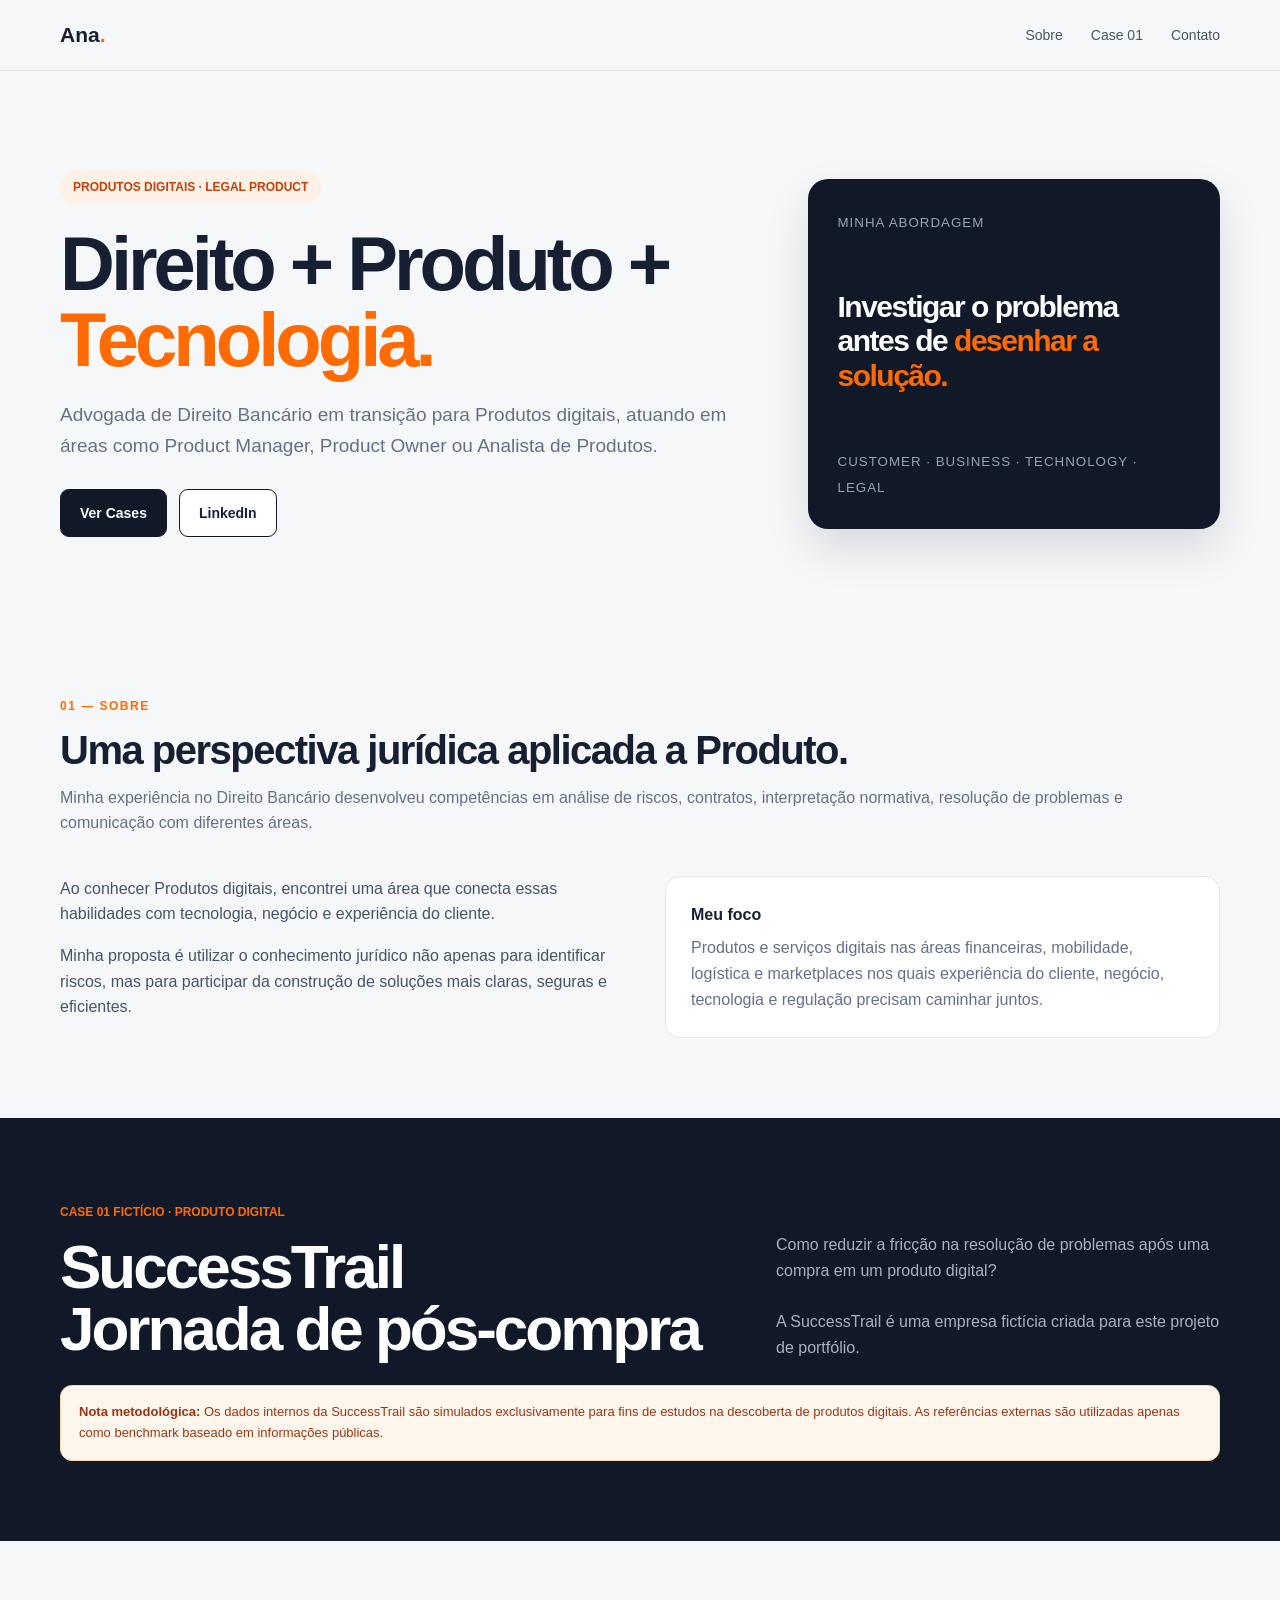
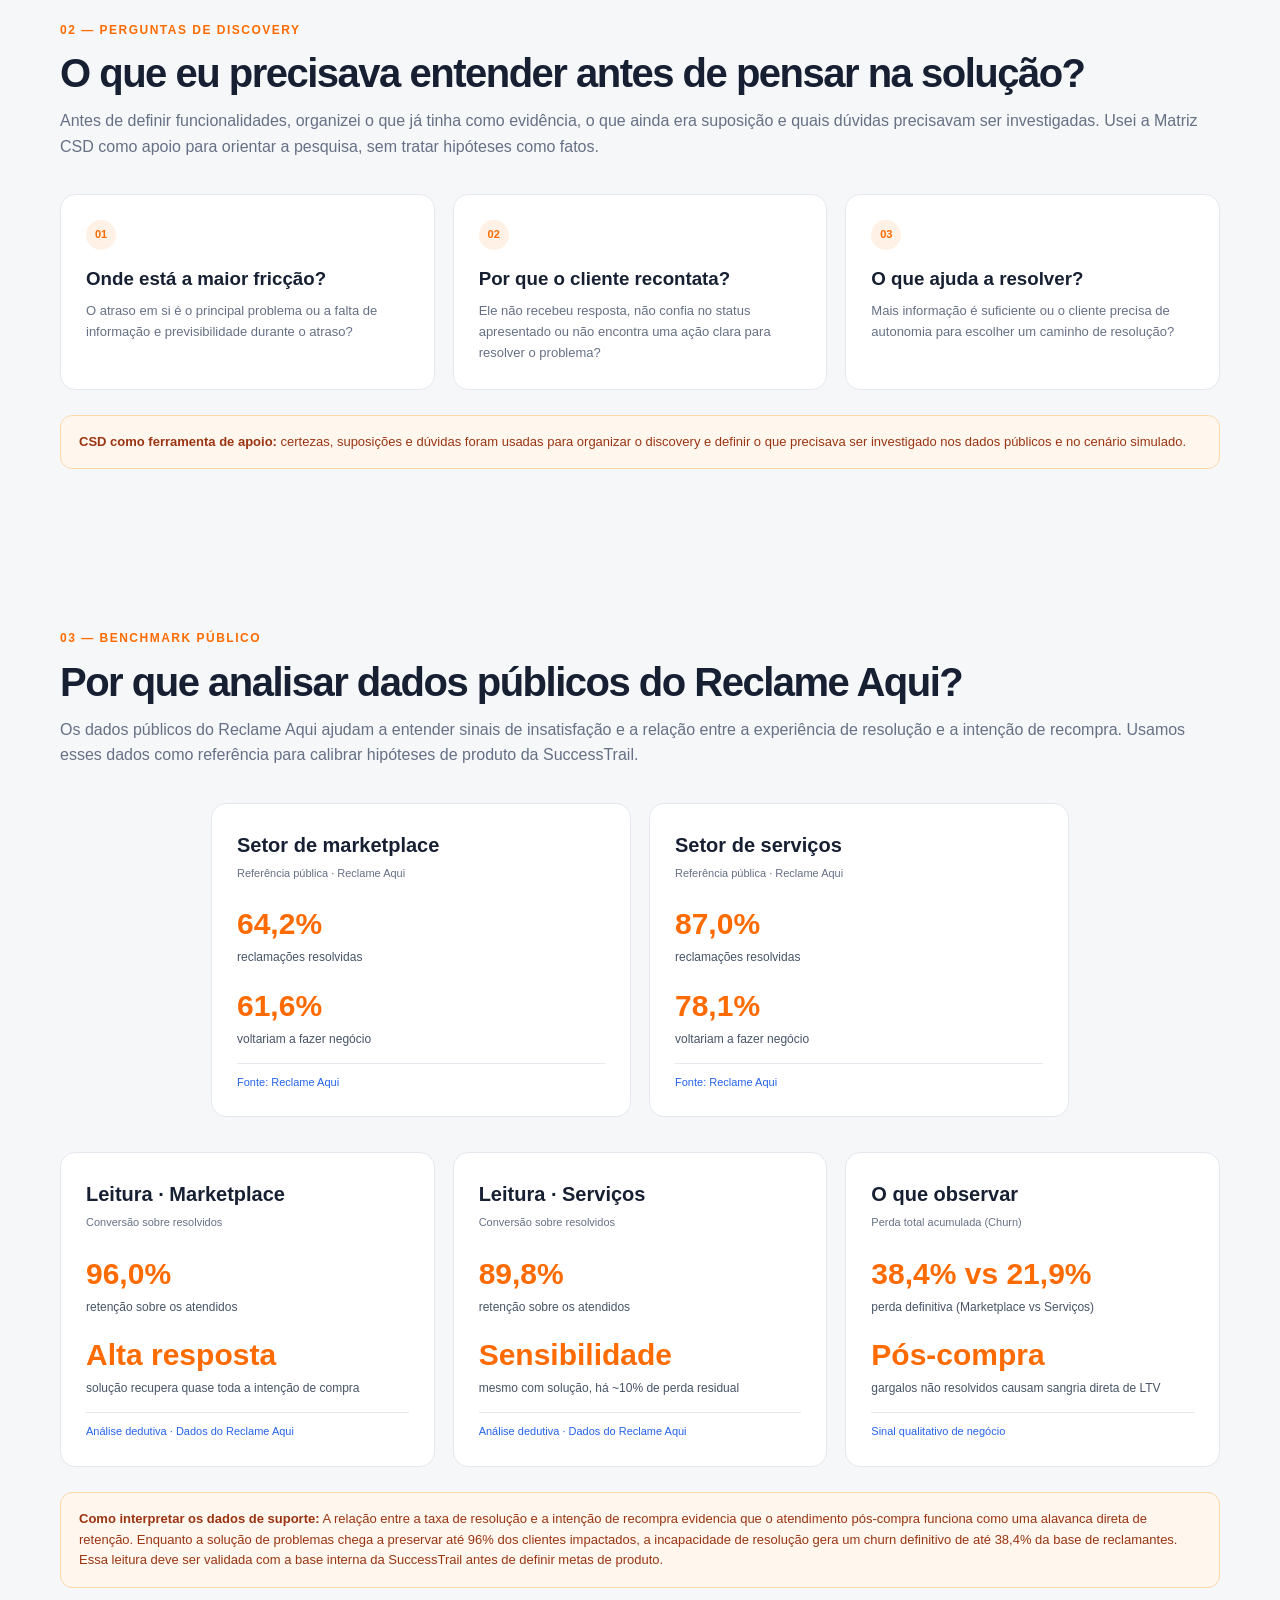
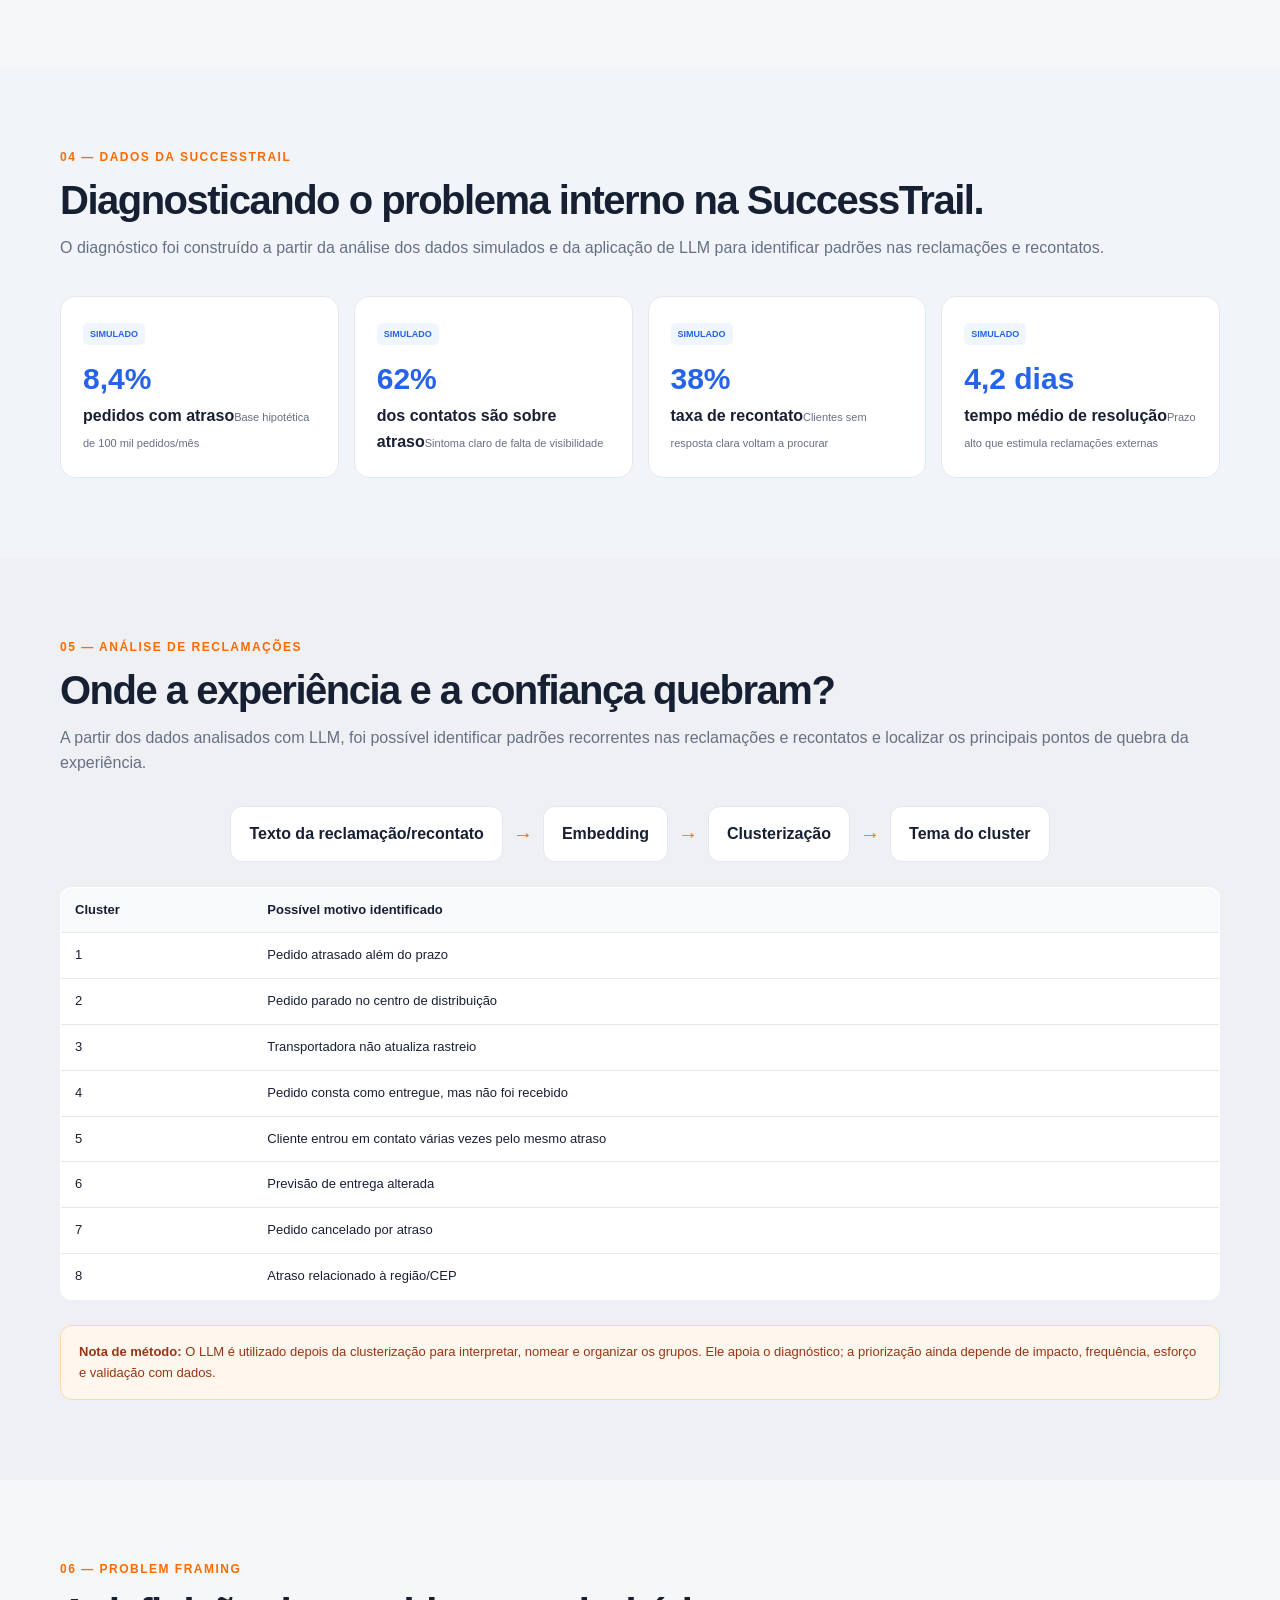
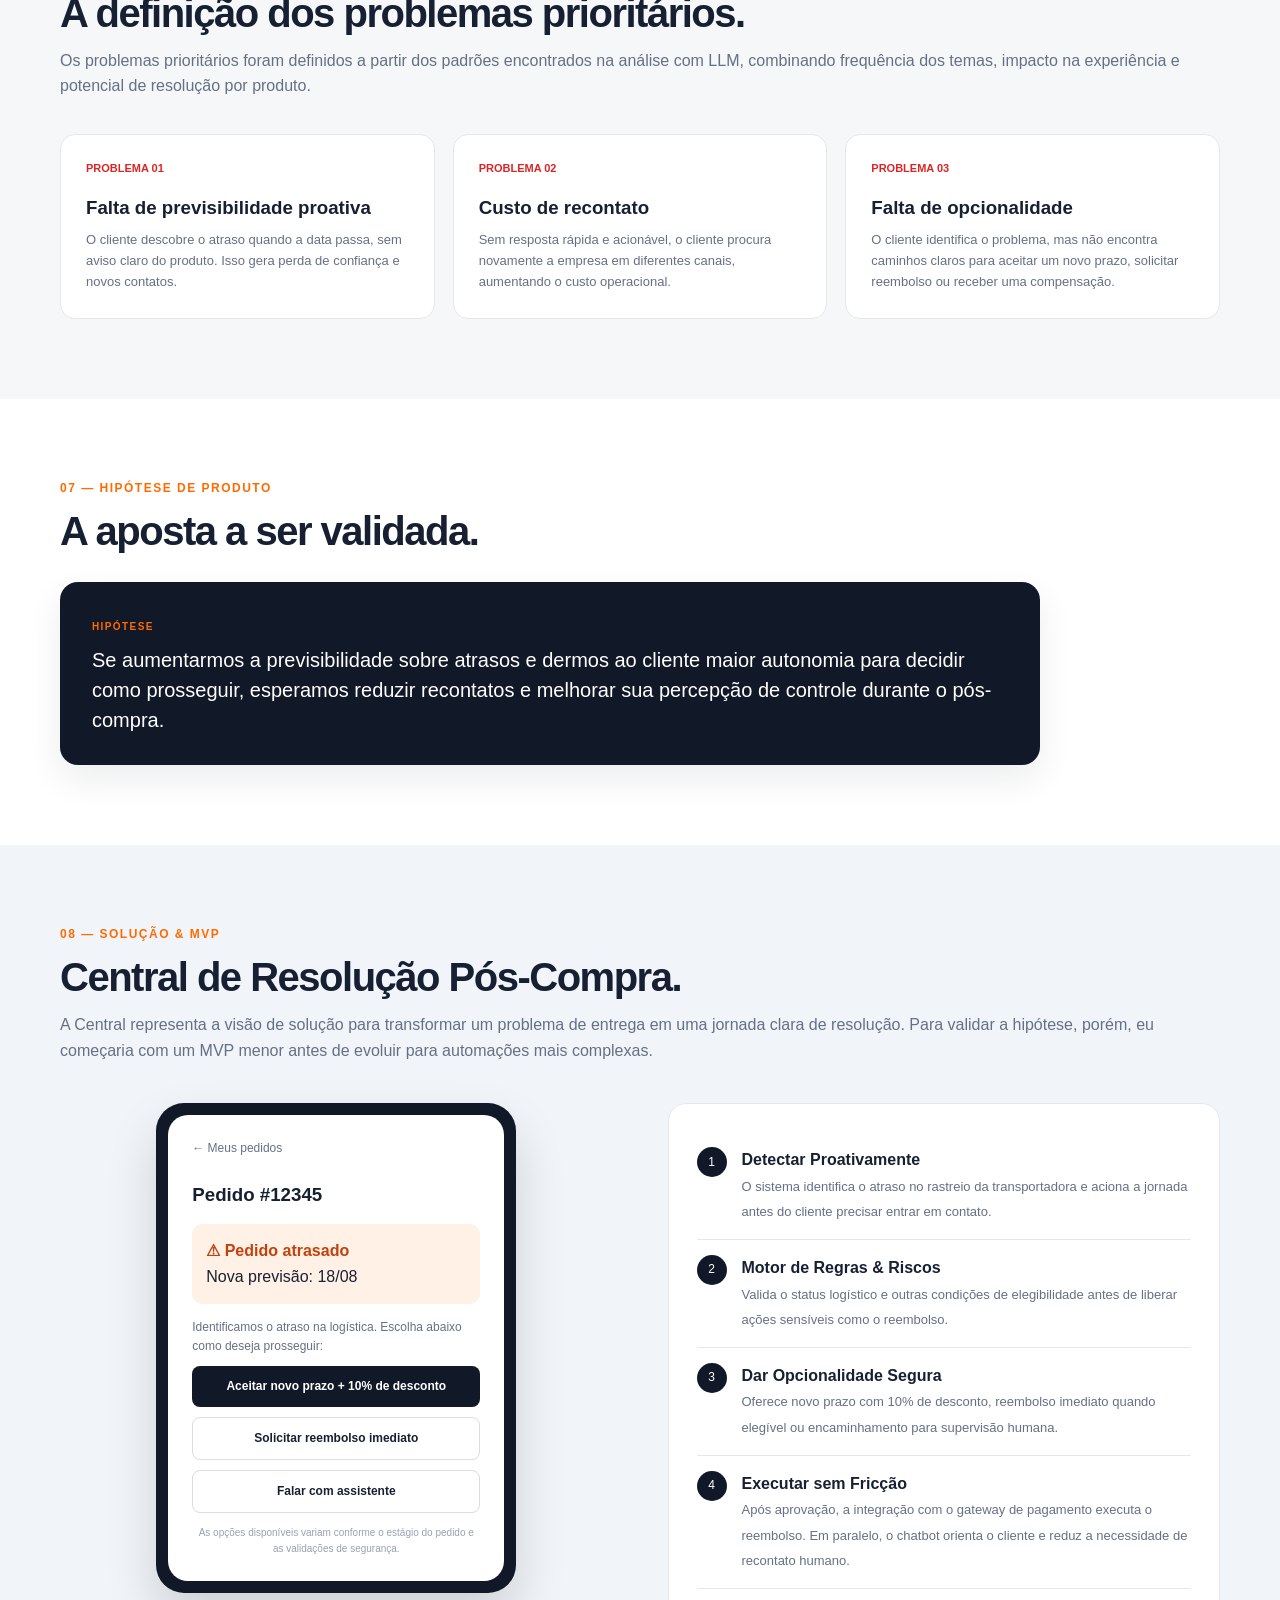
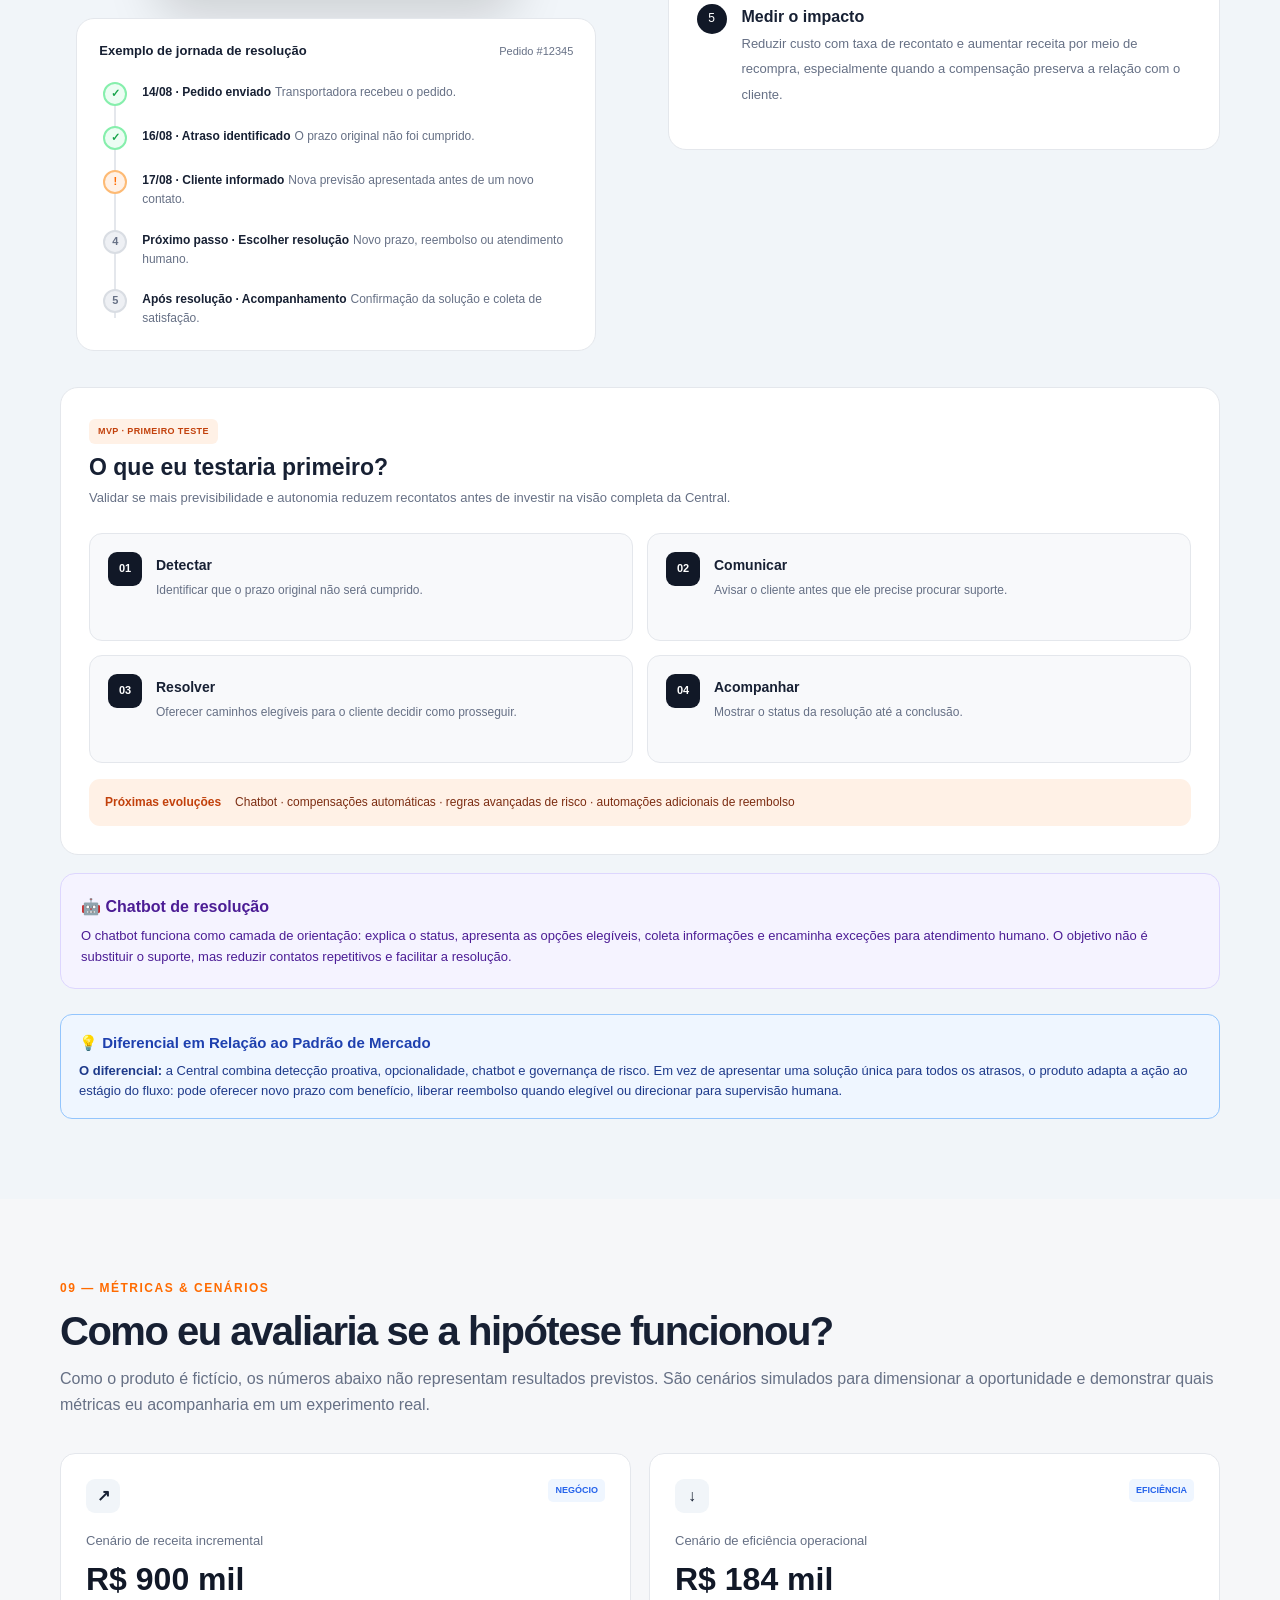
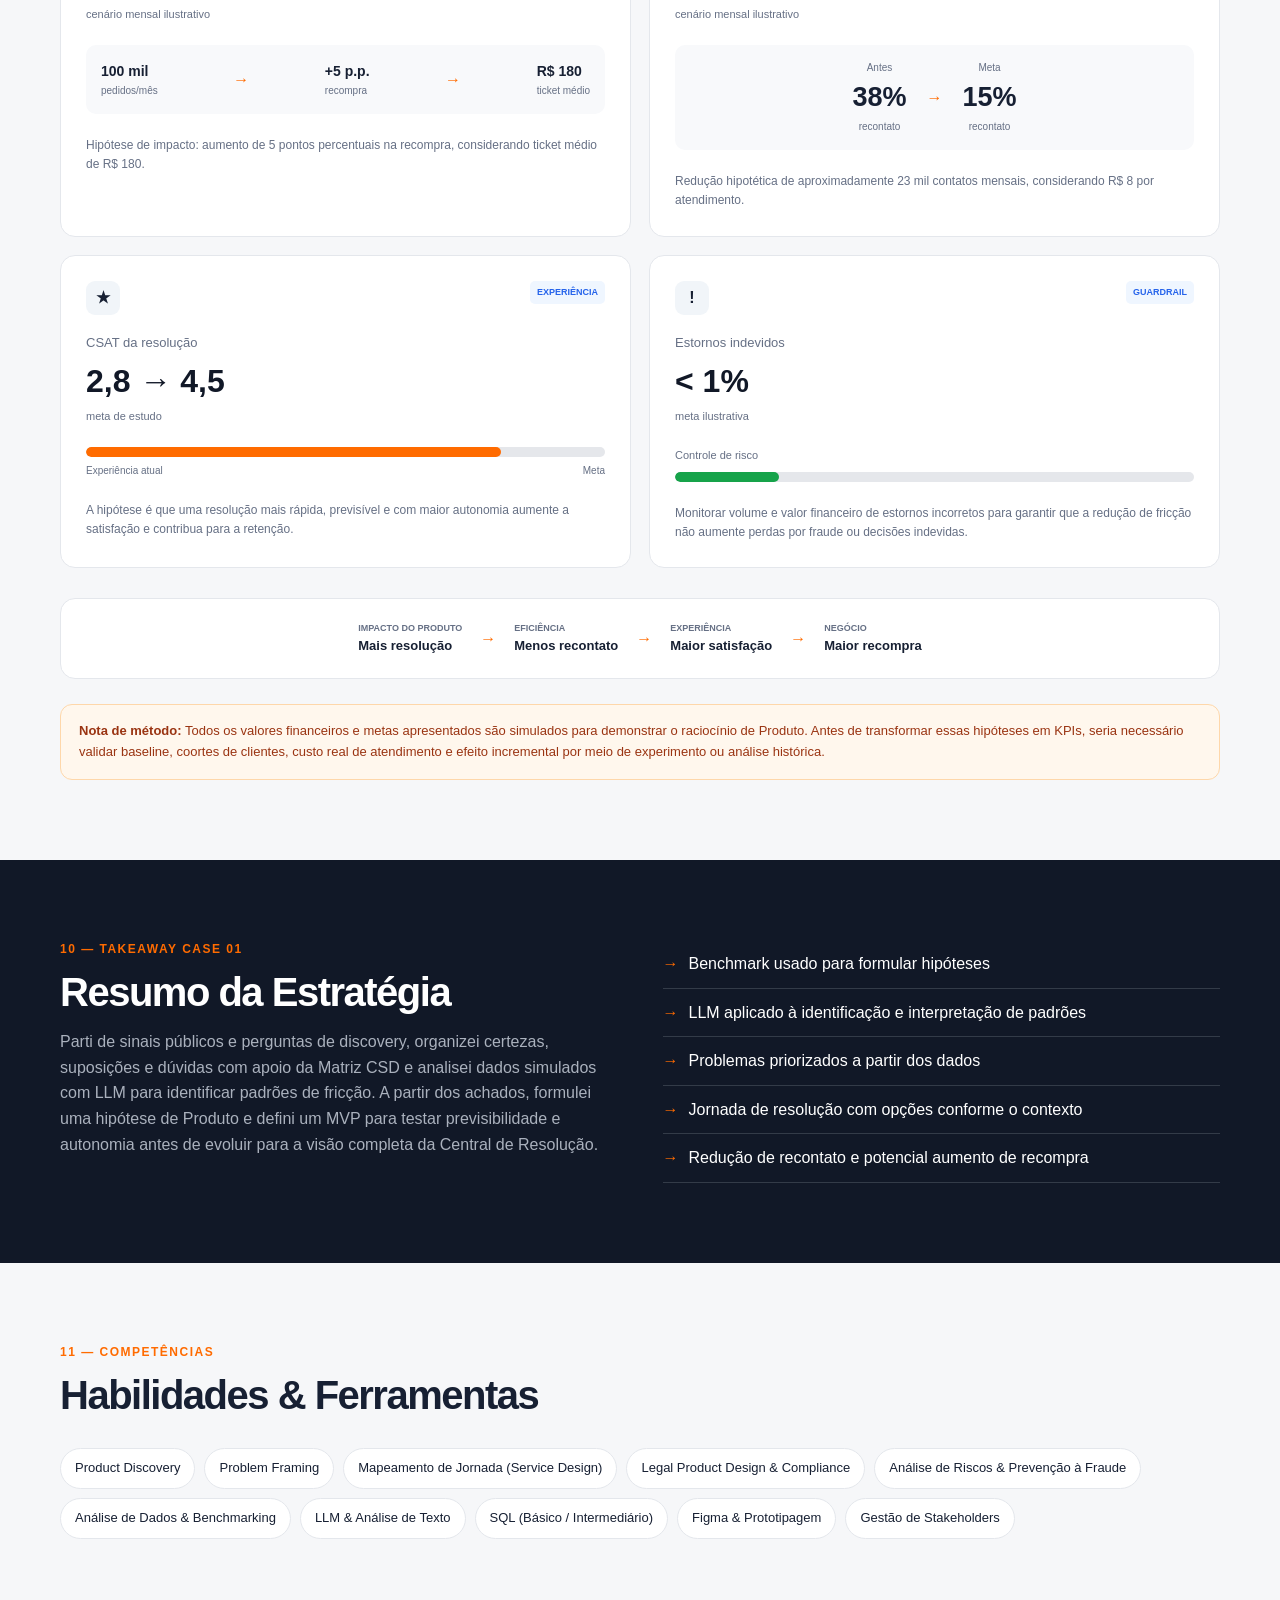
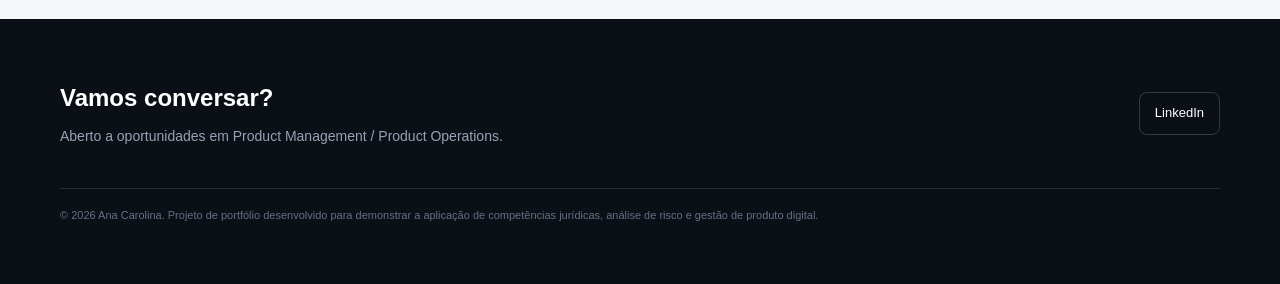
==== commit eea17bec: "Add files via upload" ====
--- a/index.html
+++ b/index.html
@@ -1,152 +1,217 @@
-<!doctype html>
-<html lang="pt-BR"><head><meta charset="utf-8"><meta name="viewport" content="width=device-width, initial-scale=1">
-<title>Bartho | Case de Produto</title>
-<style>
-:root{--navy:#104b91;--blue:#15529a;--orange:#ffad00;--ink:#0a3264;--muted:#617894;--bg:#f3f6fb;--line:#d7e2f1;--white:#fff}
-*{box-sizing:border-box}html,body{margin:0;height:100%;font-family:Inter,Arial,sans-serif;background:var(--bg);color:var(--ink)}body{overflow:hidden}
-.deck{height:100vh;position:relative}.slide{display:none;position:absolute;inset:0;padding:clamp(22px,3.8vh,46px) 6vw 78px;overflow:auto;background:radial-gradient(ellipse at 92% 4%,#15529a0c,transparent 30%),var(--bg)}
-.slide.active{display:flex;flex-direction:column;justify-content:center;animation:in .25s ease}@keyframes in{from{opacity:.3;transform:translateY(6px)}to{opacity:1;transform:none}}
-.kicker{font-size:13px;text-transform:uppercase;letter-spacing:.14em;font-weight:800;color:#d99100;margin-bottom:16px}
-h1{font-size:clamp(48px,7vw,92px);line-height:.98;letter-spacing:-.06em;margin:0 0 22px;color:var(--navy)}h2{font-size:clamp(27px,min(3.6vw,5.1vh),52px);line-height:1.04;letter-spacing:-.045em;margin:0 0 20px;max-width:1100px}h3{font-size:20px;margin:0 0 10px}
-p{font-size:clamp(14px,min(1.25vw,1.85vh),19px);line-height:1.42;color:var(--muted);max-width:950px;margin:0 0 16px}.lead{font-size:clamp(21px,2vw,28px);line-height:1.4}.accent{color:#e99b00}.small{font-size:13px!important}
-.pills{display:flex;flex-wrap:wrap;gap:9px;margin-top:16px}.pill{border:1px solid var(--line);background:white;border-radius:99px;padding:10px 15px;font-size:13px;font-weight:700;color:var(--blue)}
-.grid{display:grid;grid-template-columns:repeat(3,minmax(0,1fr));gap:15px;margin-top:18px}.grid.two{grid-template-columns:repeat(2,minmax(0,1fr))}
-.card{background:#fff;border:1px solid var(--line);border-radius:20px;padding:clamp(14px,1.5vw,21px);box-shadow:0 10px 28px #104b9108}.card p{font-size:16px;margin:0}.num{font-size:12px;letter-spacing:.12em;color:#d99100;font-weight:800;margin-bottom:15px}
-.callout{border-left:4px solid var(--orange);padding:12px 0 12px 20px;margin-top:20px}.callout p{font-size:clamp(19px,2vw,26px);color:var(--ink);margin:0}
-.flow{display:flex;gap:10px;align-items:stretch;margin:24px 0;flex-wrap:wrap}.step{flex:1;min-width:140px;background:#fff;border:1px solid var(--line);border-radius:18px;padding:18px}.step strong{display:block;color:var(--blue);font-size:13px;margin-bottom:9px}.step span{font-size:15px;line-height:1.4;color:var(--muted)}.arrow{align-self:center;font-size:23px;color:var(--orange)}
-.arch{display:grid;grid-template-columns:repeat(3,1fr);gap:14px;margin-top:20px}.layer{background:white;border:1px solid var(--line);border-radius:18px;padding:20px}.layer .tag{font-size:12px;font-weight:800;color:#d99100;letter-spacing:.1em;margin-bottom:10px}.layer p{font-size:15px;margin:0}
-.comparison{display:grid;grid-template-columns:1fr 1fr;gap:16px;margin-top:16px}.comparison figure{margin:0;background:#fff;border:1px solid var(--line);border-radius:18px;overflow:hidden}.comparison img{width:100%;height:auto;max-height:36vh;object-fit:contain;background:#eaf0f8;display:block}.comparison figcaption{padding:12px 15px;font-size:14px;font-weight:800}
-.metrics{display:grid;grid-template-columns:repeat(3,1fr);gap:15px;margin:18px 0}.metric{background:var(--navy);color:#fff;border-radius:20px;padding:clamp(14px,1.5vw,21px)}.metric b{display:block;font-size:clamp(32px,4vw,52px);color:var(--orange);line-height:1.1;margin-bottom:9px}.metric span{font-size:15px;line-height:1.4;display:block}
-.demo{background:white;border:1px solid var(--line);border-radius:22px;overflow:hidden;box-shadow:0 15px 35px #104b9112}.demo-head{padding:15px 20px;font-weight:800;border-bottom:1px solid var(--line)}.chat{background:#f3f6fb;padding:15px;min-height:95px;max-height: min(28vh,220px);overflow:auto;display:flex;flex-direction:column;gap:10px}.bubble{max-width:84%;padding:13px 16px;border-radius:17px;font-size:15px;line-height:1.4}.bot{background:#fff;align-self:flex-start}.user{background:var(--navy);color:white;align-self:flex-end}.actions{display:flex;gap:8px;flex-wrap:wrap;background:#f3f6fb;padding:12px}.actions button{background:#fff;color:var(--blue);border:1px solid var(--line);border-radius:99px;padding:10px 14px;font-weight:700}.actions button:hover{background:var(--orange);color:var(--ink)}.inputrow{display:flex;gap:8px;padding:12px}.inputrow input{flex:1;min-width:0;border:1px solid var(--line);border-radius:12px;padding:12px;font:inherit}.inputrow button{background:var(--orange);border:0;border-radius:12px;padding:0 18px;color:var(--ink);font-weight:900}
-.profile{display:grid;grid-template-columns:.7fr 1.3fr;gap:38px;align-items:center}.profile img{width:100%;max-width:300px;aspect-ratio:3/4;object-fit:cover;object-position:center top;border-radius:24px;border:4px solid var(--orange)}
-.duo{display:grid;grid-template-columns:1fr 1fr;gap:20px;align-items:center}.dogphoto{width:100%;max-height:50vh;object-fit:cover;border-radius:22px;border:3px solid var(--orange)}.barthoimg{width:100%;max-height:50vh;object-fit:contain;background:var(--navy);border-radius:22px}
-.footer{position:fixed;bottom:0;left:0;right:0;height:62px;display:flex;align-items:center;justify-content:space-between;padding:0 28px;background:#ffffffed;border-top:1px solid var(--line);z-index:10}.brand{font-size:12px;letter-spacing:.1em;font-weight:900;color:var(--muted)}.controls{display:flex;align-items:center;gap:10px}.controls button{background:var(--navy);color:white;border:0;border-radius:10px;padding:9px 14px;font-size:18px;cursor:pointer}.counter{font-size:13px;color:var(--muted);min-width:60px;text-align:center}.progress{position:fixed;bottom:61px;left:0;height:3px;background:var(--orange);width:0;z-index:11;transition:width .2s}
-@media(max-width:760px){.slide{padding:28px 20px 90px;justify-content:flex-start}.grid,.grid.two,.arch,.comparison,.metrics,.profile,.duo{grid-template-columns:1fr}.comparison img{max-height:none}.profile img{max-width:190px}.step{min-width:44%}.arrow{display:none}}
-@media print{body{overflow:visible}.slide{display:flex!important;position:relative;min-height:100vh;page-break-after:always}.footer,.progress{display:none}}
-
-/* Interações de hover: feedback visual ao passar o mouse */
-.card,.layer,.metric,.step,.pill,.comparison figure,.demo,.profile img,.duo img,.actions button,.nav button,.controls button {
-  transition: transform .22s ease, box-shadow .22s ease, border-color .22s ease, background-color .22s ease, filter .22s ease;
-}
-.card:hover,.layer:hover,.metric:hover,.step:hover,.comparison figure:hover,.demo:hover {
-  transform: translateY(-4px); box-shadow: 0 14px 32px rgba(16,55,101,.12);
-}
-.pill:hover { transform: translateY(-3px); background: #fff2d7; border-color: var(--orange); }
-.actions button:hover,.nav button:hover,.controls button:hover { transform: translateY(-2px); filter: brightness(1.07); box-shadow: 0 8px 18px rgba(16,55,101,.16); }
-.comparison figure img { transition: transform .28s ease; }
-.comparison figure:hover img { transform: scale(1.015); }
-.profile img:hover,.duo img:hover { transform: scale(1.025); filter: saturate(1.04); box-shadow: 0 12px 28px rgba(16,55,101,.16); }
-/* Slide 05: ampliar a conversa e alinhar a composição com os demais slides */
-.single-chat { grid-template-columns: minmax(0, 1fr); width: 100%; max-width: 1180px; margin-top: 22px; }
-.single-chat figure { width: 100%; max-width: 1180px; }
-.single-chat figure img { width: 100%; height: clamp(420px, 68vh, 680px); max-height: none; object-fit: contain; background: #eaf0f8; }
-.single-chat figure figcaption { padding: 14px 20px; font-size: clamp(15px, 1.1vw, 19px); }
-@media (max-height: 800px) and (min-width: 761px) {
-  .single-chat { max-width: min(1180px, 100%); margin-top: 12px; }
-  .single-chat figure img { height: clamp(360px, 58vh, 520px); }
-}
-button:focus-visible, input:focus-visible { outline: 3px solid var(--orange); outline-offset: 3px; }
-@media (prefers-reduced-motion: reduce) { *, *::before, *::after { transition-duration: .01ms !important; animation-duration: .01ms !important; } }
-
-
-/* Slides ajustados para caber melhor na área útil do navegador */
-@media (max-height: 800px) and (min-width: 761px) {
- .slide{padding-top:22px;padding-bottom:72px}
- .kicker{margin-bottom:9px;font-size:11px}
- h2{margin-bottom:12px}
- p{margin-bottom:10px;line-height:1.36}
- .grid{gap:10px;margin-top:12px}
- .card{padding:14px;border-radius:16px}
- .card h3{font-size:17px;margin-bottom:6px}
- .card p{font-size:14px}
- .metrics{gap:10px;margin:12px 0}
- .metric b{font-size:clamp(28px,3.3vw,42px)}
- .callout{margin-top:12px;padding:8px 0 8px 14px}
-}
-/* Mesma moldura para a inspiração e para o personagem do assistente */
-.duo .grid.two figure{width:100%;height:clamp(250px,43vh,390px);display:flex;flex-direction:column;overflow:hidden;border-radius:22px;background:var(--navy)}
-.duo .grid.two figure img{width:100%;height:100%;max-height:none;min-height:0;object-fit:cover;display:block}
-.duo .grid.two figure img.barthoimg{object-fit:contain;padding:8px;background:var(--navy)}
-.duo .grid.two figure figcaption{flex:0 0 auto;background:#fff;padding:10px 12px;font-size:14px;font-weight:800}
-@media(max-width:760px){.duo .grid.two figure{height:320px}}
-
-</style></head><body><main class="deck">
-<section class="slide active">
-<div class="kicker">Case de produto · IA aplicada</div>
-<div class="duo">
-<div><h1>Conheça o <span class="accent">Bartho</span></h1><p class="lead">Um assistente virtual para a Clínica Bem, pensado para transformar conversas em jornadas de atendimento.</p><div class="pills"><span class="pill">LLM local</span><span class="pill">Agentes + tools</span><span class="pill">RAG + memória</span><span class="pill">Product thinking</span></div></div>
-<img class="barthoimg" src="[data-uri]